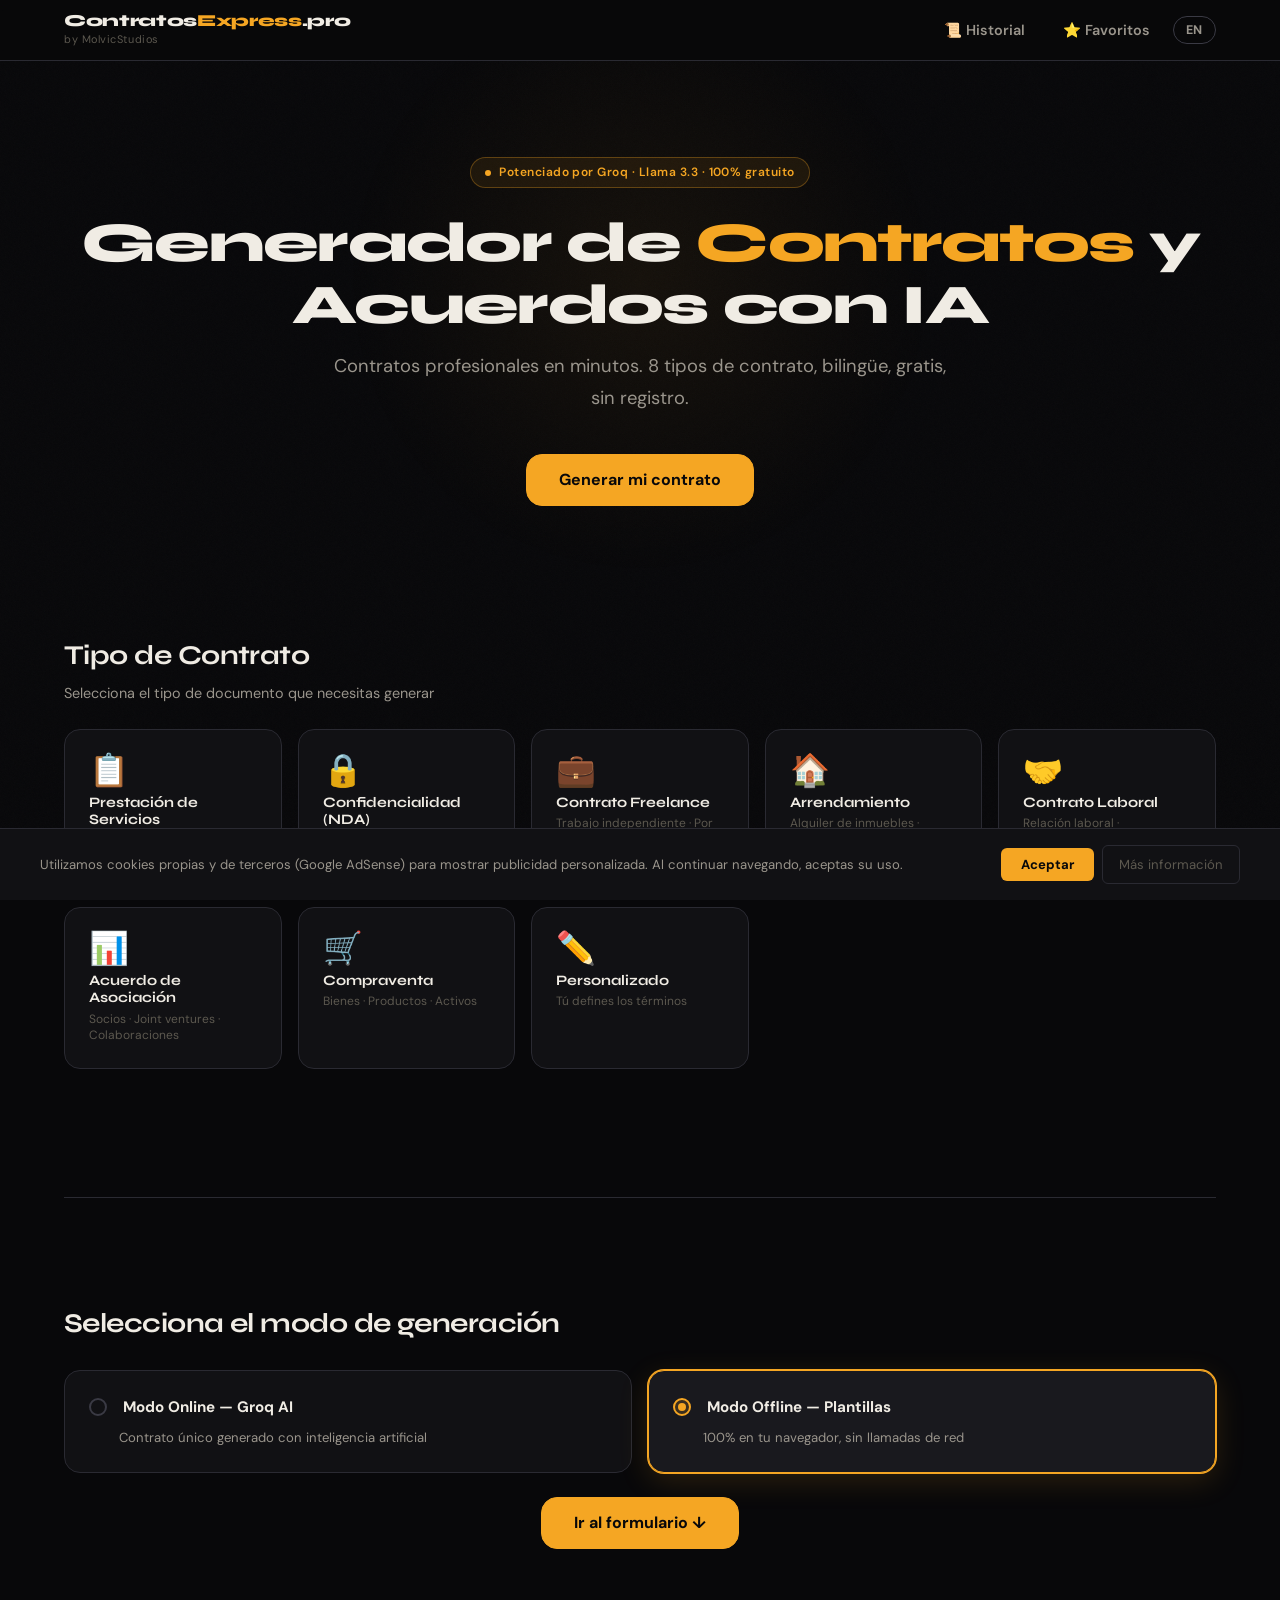
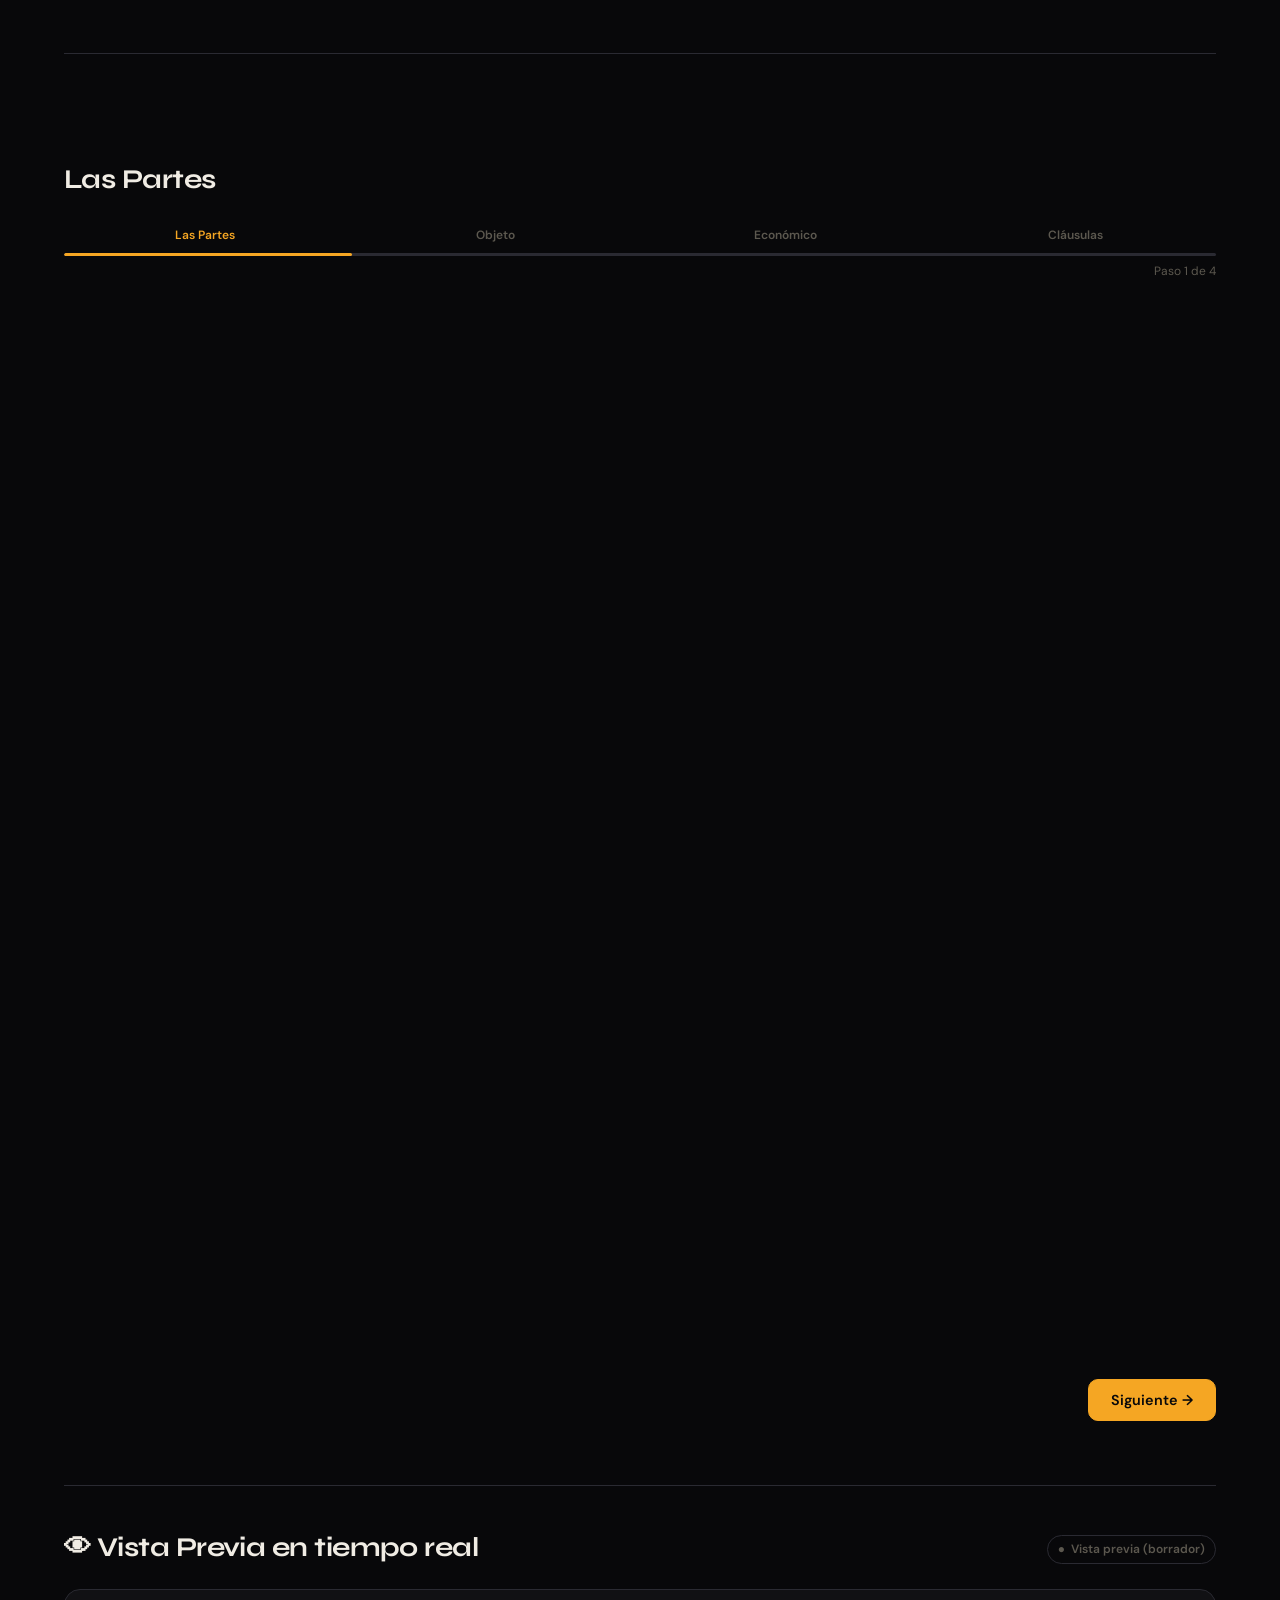
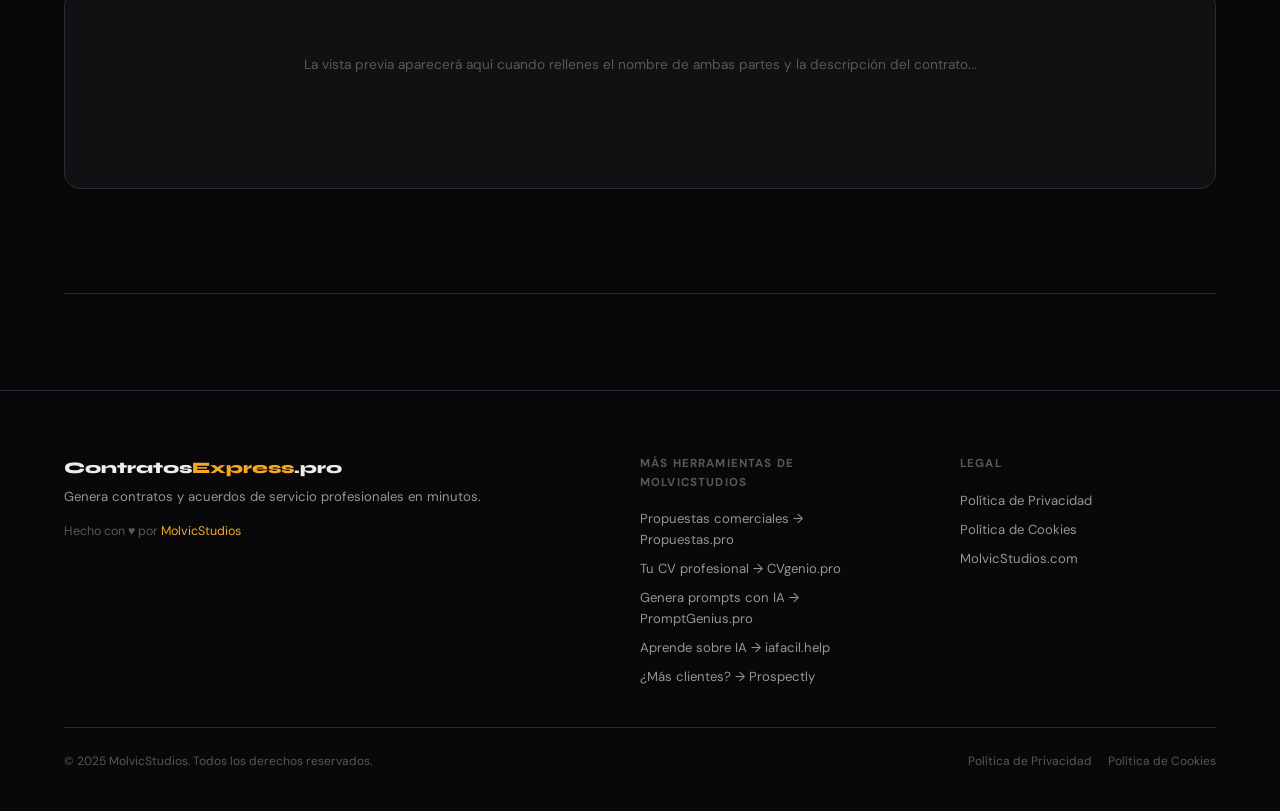
==== index.html @ d1c343bf "feat: ContratosExpress.pro v1.0 — AI contract generator with logo upload - 8 contract types: service" ====
<!DOCTYPE html>
<html lang="es">
<head>
  <meta charset="UTF-8">
  <meta name="viewport" content="width=device-width, initial-scale=1.0">

  <title>ContratosExpress.pro — Generador de Contratos y Acuerdos con IA | Gratis</title>
  <meta name="description" content="Genera contratos de servicios, NDA, freelance, arrendamiento y más en minutos. 8 tipos de contrato, bilingüe ES/EN, con IA o sin conexión. Gratis, sin registro. Por MolvicStudios.">
  <meta name="keywords" content="generador de contratos gratis, plantilla contrato de servicios, contrato freelance, NDA plantilla, contrato de arrendamiento, contract generator, service agreement template, MolvicStudios, contratos con IA">
  <meta name="author" content="MolvicStudios">
  <meta name="robots" content="index, follow, max-image-preview:large, max-snippet:-1">
  <link rel="canonical" href="https://contratosexpress.pro/">

  <meta property="og:type" content="website">
  <meta property="og:url" content="https://contratosexpress.pro/">
  <meta property="og:title" content="ContratosExpress.pro — Generador de Contratos con IA">
  <meta property="og:description" content="Contratos profesionales en minutos. 8 tipos, bilingüe, gratis.">
  <meta property="og:image" content="https://contratosexpress.pro/og-image.png">
  <meta property="og:image:width" content="1200">
  <meta property="og:image:height" content="630">
  <meta property="og:site_name" content="ContratosExpress.pro by MolvicStudios">
  <meta property="og:locale" content="es_ES">
  <meta property="og:locale:alternate" content="en_US">

  <meta name="twitter:card" content="summary_large_image">
  <meta name="twitter:title" content="ContratosExpress.pro — Generador de Contratos con IA">
  <meta name="twitter:description" content="Contratos profesionales en minutos. Gratis, bilingüe, sin registro.">
  <meta name="twitter:image" content="https://contratosexpress.pro/og-image.png">

  <meta name="google-adsense-account" content="ca-pub-1513893788851225">
  <meta name="theme-color" content="#08080a">

  <script type="application/ld+json">
  {
    "@context": "https://schema.org",
    "@type": "WebApplication",
    "name": "ContratosExpress.pro",
    "alternateName": "ContratosExpress.pro by MolvicStudios",
    "url": "https://contratosexpress.pro/",
    "description": "Generador de contratos y acuerdos de servicio profesionales con IA. 8 tipos de contrato, bilingüe ES/EN, gratis.",
    "applicationCategory": "BusinessApplication",
    "operatingSystem": "Web",
    "offers": { "@type": "Offer", "price": "0", "priceCurrency": "USD" },
    "creator": { "@type": "Organization", "name": "MolvicStudios", "url": "https://molvicstudios.com/" },
    "inLanguage": ["es", "en"],
    "featureList": [
      "8 contract types: services, NDA, freelance, rental, employment, partnership, sales, custom",
      "Online mode with Groq AI (Llama 3.3)",
      "Offline mode with professional templates",
      "Bilingual (Spanish / English)",
      "Optional clauses: confidentiality, non-compete, IP, dispute resolution",
      "History and favorites",
      "Real-time live preview",
      "Auto-save drafts",
      "Custom logo upload for document header"
    ]
  }
  </script>

  <link rel="preconnect" href="https://fonts.googleapis.com">
  <link rel="preconnect" href="https://fonts.gstatic.com" crossorigin>
  <link href="https://fonts.googleapis.com/css2?family=Syne:wght@600;700;800&family=DM+Sans:ital,opsz,wght@0,9..40,400;0,9..40,500;0,9..40,600;0,9..40,700;1,9..40,400&family=JetBrains+Mono:wght@400;500;700&display=swap" rel="stylesheet">
  <link rel="stylesheet" href="css/styles.css">
</head>
<body>

<noscript>
  <div class="noscript-msg">
    ContratosExpress.pro requiere JavaScript para funcionar. Por favor, activa JavaScript en tu navegador. / ContratosExpress.pro requires JavaScript to work. Please enable JavaScript in your browser.
  </div>
</noscript>

<!-- ── NAVBAR ──────────────────────────────────────────────────────────── -->
<nav class="navbar" role="navigation" aria-label="Navegación principal">
  <div class="container">
    <div class="navbar-inner">
      <a href="/" class="navbar-brand" aria-label="ContratosExpress.pro inicio">
        <span class="navbar-brand-name">Contratos<span>Express</span>.pro</span>
        <span class="navbar-by" data-t="nav.byMolvic">by MolvicStudios</span>
      </a>
      <div class="navbar-actions">
        <button class="btn btn-ghost btn-nav-history" id="btn-history" aria-label="Historial de contratos">
          <span data-t="nav.history">📜 Historial</span>
        </button>
        <button class="btn btn-ghost btn-nav-favorites" id="btn-favorites" aria-label="Contratos favoritos">
          <span data-t="nav.favorites">⭐ Favoritos</span>
        </button>
        <button class="btn-lang" id="btn-lang" aria-label="Cambiar idioma">EN</button>
      </div>
    </div>
  </div>
</nav>

<!-- ── HERO ────────────────────────────────────────────────────────────── -->
<header class="hero" id="hero">
  <div class="container">
    <div class="hero-badge anim-fade-up">
      <span data-t="hero.badge">Potenciado por Groq · Llama 3.3 · 100% gratuito</span>
    </div>
    <h1 class="hero-title anim-fade-up anim-delay-1">
      Generador de <span>Contratos</span> y Acuerdos con IA
    </h1>
    <p class="hero-subtitle anim-fade-up anim-delay-2" data-t="hero.subtitle">
      Contratos profesionales en minutos. 8 tipos de contrato, bilingüe, gratis, sin registro.
    </p>
    <div class="hero-cta anim-fade-up anim-delay-3">
      <button class="btn btn-primary btn-lg" id="btn-hero-cta">
        <span data-t="hero.cta">Generar mi contrato</span>
      </button>
    </div>
  </div>
</header>

<main>
  <div class="container">

    <!-- ── CONTRACT TYPES ────────────────────────────────────────────── -->
    <section id="contract-types-section" aria-labelledby="contract-types-title">
      <h2 class="section-title" id="contract-types-title" data-t="contractTypes.title">Tipo de Contrato</h2>
      <p class="section-subtitle" data-t="contractTypes.subtitle">Selecciona el tipo de documento que necesitas generar</p>
      <div class="contract-grid" id="contract-grid" role="list" aria-label="Tipos de contrato">
        <!-- Rendered by JS -->
      </div>
    </section>

    <hr class="divider">

    <!-- ── MODE SELECTOR ─────────────────────────────────────────────── -->
    <section id="mode-section" aria-labelledby="mode-title">
      <h2 class="section-title" id="mode-title" data-t="mode.title">Selecciona el modo de generación</h2>

      <div class="mode-grid">
        <!-- Online -->
        <div class="mode-card" id="mode-online" role="radio" aria-checked="false" tabindex="0">
          <div class="mode-card-header">
            <div class="mode-radio"></div>
            <div class="mode-card-title" data-t="mode.online">Modo Online — Groq AI</div>
          </div>
          <div class="mode-card-desc" data-t="mode.onlineDesc">Contrato único generado con inteligencia artificial</div>
        </div>
        <!-- Offline -->
        <div class="mode-card selected" id="mode-offline" role="radio" aria-checked="true" tabindex="0">
          <div class="mode-card-header">
            <div class="mode-radio"></div>
            <div class="mode-card-title" data-t="mode.offline">Modo Offline — Plantillas</div>
          </div>
          <div class="mode-card-desc" data-t="mode.offlineDesc">100% en tu navegador, sin llamadas de red</div>
        </div>
      </div>

      <!-- API Key Panel -->
      <div class="api-key-panel hidden-panel" id="api-key-panel">
        <label class="field-label" for="api-key-input" data-t="mode.apiKeyLabel">Tu API Key de Groq</label>
        <div class="api-key-row">
          <input
            type="password"
            id="api-key-input"
            placeholder="gsk_..."
            autocomplete="off"
            spellcheck="false"
            aria-label="API Key de Groq"
          >
          <button class="btn btn-ghost" id="btn-show-key" type="button" title="Mostrar/ocultar key" aria-label="Mostrar u ocultar API key">👁</button>
          <a href="https://console.groq.com/keys" target="_blank" rel="noopener noreferrer" class="btn btn-secondary" data-t="mode.apiKeyHelp">Obtén tu key gratis →</a>
        </div>
        <p class="api-key-note" data-t="mode.apiKeyNote">Tu key nunca se envía a nuestros servidores. Se guarda en sessionStorage del navegador.</p>

        <details class="faq-details" id="faq-groq">
          <summary class="faq-summary" data-t="mode.faqTitle">¿Qué es la API de Groq? ▾</summary>
          <div class="faq-body">
            <p data-t="mode.faqIntro">Groq ofrece acceso gratuito a modelos de IA de última generación. Sigue estos pasos:</p>
            <ol>
              <li data-t="mode.faqStep1">1. Ve a console.groq.com/keys y crea una cuenta gratis</li>
              <li data-t="mode.faqStep2">2. Crea una API Key (empieza con gsk_)</li>
              <li data-t="mode.faqStep3">3. Pégala en el campo de arriba — se guarda solo en tu navegador</li>
              <li data-t="mode.faqStep4">4. Listo, genera contratos con IA de forma gratuita</li>
            </ol>
          </div>
        </details>
      </div>

      <div style="margin-top: 24px; text-align: center;">
        <button class="btn btn-primary btn-lg" id="btn-continue-mode" data-t="mode.continueBtn">
          Ir al formulario ↓
        </button>
      </div>
    </section>

    <hr class="divider">

    <!-- ── WIZARD ─────────────────────────────────────────────────────── -->
    <section id="wizard-section" aria-labelledby="wizard-title">
      <h2 class="section-title" id="wizard-title" style="margin-bottom: var(--space-lg)">
        <span data-t="wizard.step1">Las Partes</span>
      </h2>

      <!-- Progress Bar -->
      <div class="progress-bar-wrap" aria-label="Progreso del formulario">
        <div class="progress-bar-steps">
          <div class="progress-step active" data-t="wizard.step1">Las Partes</div>
          <div class="progress-step" data-t="wizard.step2">Objeto</div>
          <div class="progress-step" data-t="wizard.step3">Económico</div>
          <div class="progress-step" data-t="wizard.step4">Cláusulas</div>
        </div>
        <div class="progress-bar-track">
          <div class="progress-bar-fill" id="progress-bar-fill" style="width:25%"></div>
        </div>
        <div class="progress-label" id="progress-label">Paso 1 de 4</div>
      </div>

      <!-- ─ STEP 1: Las Partes ─ -->
      <div class="wizard-step active" id="step-1">
        <div class="step-header">
          <h3 class="section-title" data-t="step1.title">Las Partes</h3>
          <p class="section-subtitle" data-t="step1.subtitle">Datos de las dos partes del contrato</p>
        </div>

        <!-- Primera Parte -->
        <div class="form-card">
          <div class="form-card-title" data-t="step1.party1Title">Primera Parte — Tú o tu empresa</div>

          <div class="field">
            <label class="field-label" for="field-party1-name">
              <span data-t="step1.nameLabel">Nombre completo o razón social</span>
              <span class="req">*</span>
            </label>
            <input class="field-input" id="field-party1-name" type="text"
              data-t-placeholder="step1.namePlaceholder"
              placeholder="Ana García López / Empresa ABC S.L."
              required autocomplete="name">
          </div>

          <div class="field">
            <label class="field-label" data-t="step1.typeLabel">Tipo de persona</label>
            <div class="type-toggle" id="type-toggle-party1">
              <button class="type-btn active" id="btn-party1-person" type="button" data-t="step1.typePerson">Persona física</button>
              <button class="type-btn" id="btn-party1-company" type="button" data-t="step1.typeCompany">Empresa / Persona jurídica</button>
            </div>
            <input type="hidden" id="field-party1-type" value="person">
          </div>

          <div class="field-row">
            <div class="field">
              <label class="field-label" for="field-party1-taxid" data-t="step1.taxIdLabel">Identificación fiscal / NIF</label>
              <input class="field-input" id="field-party1-taxid" type="text"
                data-t-placeholder="step1.taxIdPlaceholder"
                placeholder="NIF, CIF, RFC, RUT, EIN...">
            </div>
            <div class="field">
              <label class="field-label" for="field-party1-email" data-t="step1.emailLabel">Correo electrónico</label>
              <input class="field-input" id="field-party1-email" type="email"
                data-t-placeholder="step1.emailPlaceholder"
                placeholder="nombre@empresa.com" autocomplete="email">
            </div>
          </div>

          <div class="field">
            <label class="field-label" for="field-party1-address" data-t="step1.addressLabel">Dirección</label>
            <input class="field-input" id="field-party1-address" type="text"
              data-t-placeholder="step1.addressPlaceholder"
              placeholder="Calle, número, ciudad, país">
          </div>
        </div>

        <!-- Segunda Parte -->
        <div class="form-card">
          <div class="form-card-title" data-t="step1.party2Title">Segunda Parte — La contraparte</div>

          <div class="field">
            <label class="field-label" for="field-party2-name">
              <span data-t="step1.nameLabel">Nombre completo o razón social</span>
              <span class="req">*</span>
            </label>
            <input class="field-input" id="field-party2-name" type="text"
              data-t-placeholder="step1.namePlaceholder"
              placeholder="Juan Pérez / Empresa XYZ Ltd."
              required autocomplete="off">
          </div>

          <div class="field">
            <label class="field-label" data-t="step1.typeLabel">Tipo de persona</label>
            <div class="type-toggle" id="type-toggle-party2">
              <button class="type-btn active" id="btn-party2-person" type="button" data-t="step1.typePerson">Persona física</button>
              <button class="type-btn" id="btn-party2-company" type="button" data-t="step1.typeCompany">Empresa / Persona jurídica</button>
            </div>
            <input type="hidden" id="field-party2-type" value="person">
          </div>

          <div class="field-row">
            <div class="field">
              <label class="field-label" for="field-party2-taxid" data-t="step1.taxIdLabel">Identificación fiscal / NIF</label>
              <input class="field-input" id="field-party2-taxid" type="text"
                data-t-placeholder="step1.taxIdPlaceholder"
                placeholder="NIF, CIF, RFC, RUT, EIN...">
            </div>
            <div class="field">
              <label class="field-label" for="field-party2-email" data-t="step1.emailLabel">Correo electrónico</label>
              <input class="field-input" id="field-party2-email" type="email"
                data-t-placeholder="step1.emailPlaceholder"
                placeholder="nombre@empresa.com" autocomplete="off">
            </div>
          </div>

          <div class="field">
            <label class="field-label" for="field-party2-address" data-t="step1.addressLabel">Dirección</label>
            <input class="field-input" id="field-party2-address" type="text"
              data-t-placeholder="step1.addressPlaceholder"
              placeholder="Calle, número, ciudad, país">
          </div>
        </div>

        <div class="wizard-nav">
          <div></div>
          <div class="wizard-nav-right">
            <div class="autosave-indicator" id="autosave-indicator">
              <span class="autosave-dot"></span>
              <span data-t="wizard.autoSaved">Borrador guardado</span>
            </div>
            <button class="btn btn-primary" id="btn-next-1" type="button">
              <span data-t="wizard.next">Siguiente →</span>
            </button>
          </div>
        </div>
      </div>

      <!-- ─ STEP 2: Objeto ─ -->
      <div class="wizard-step" id="step-2">
        <div class="step-header">
          <h3 class="section-title" data-t="step2.title">Objeto del Contrato</h3>
          <p class="section-subtitle" data-t="step2.subtitle">Describe detalladamente qué se acuerda en este contrato</p>
        </div>

        <div class="form-card">
          <div class="field">
            <label class="field-label" for="field-desc">
              <span data-t="step2.descLabel">Descripción del servicio u objeto del contrato</span>
              <span class="req">*</span>
            </label>
            <textarea class="field-textarea" id="field-desc" rows="5"
              data-t-placeholder="step2.descPlaceholder"
              placeholder="Describe el servicio, producto o acuerdo principal..." maxlength="600" required></textarea>
            <div class="char-counter" id="field-desc-counter">600 caracteres restantes</div>
          </div>

          <div class="field">
            <label class="field-label" for="field-deliverables" data-t="step2.deliverablesLabel">Entregables o alcance específico</label>
            <textarea class="field-textarea" id="field-deliverables" rows="3"
              data-t-placeholder="step2.deliverablesPlaceholder"
              placeholder="¿Qué se entrega exactamente?"></textarea>
          </div>

          <div class="field">
            <label class="field-label" for="field-exclusions" data-t="step2.exclusionsLabel">Exclusiones (opcional)</label>
            <textarea class="field-textarea" id="field-exclusions" rows="2"
              data-t-placeholder="step2.exclusionsPlaceholder"
              placeholder="¿Qué NO incluye este contrato?"></textarea>
          </div>

          <div class="field-row">
            <div class="field">
              <label class="field-label" for="field-start-date" data-t="step2.startDateLabel">Fecha de inicio</label>
              <input class="field-input" id="field-start-date" type="date">
            </div>
            <div class="field">
              <label class="field-label" for="field-duration" data-t="step2.durationLabel">Fecha de fin o duración</label>
              <input class="field-input" id="field-duration" type="text"
                data-t-placeholder="step2.durationPlaceholder"
                placeholder="Ej: 6 meses · 1 año · indefinido">
            </div>
          </div>
        </div>

        <div class="wizard-nav">
          <button class="btn btn-secondary" id="btn-back-2" type="button" data-t="wizard.back">← Atrás</button>
          <div class="wizard-nav-right">
            <div class="autosave-indicator">
              <span class="autosave-dot"></span>
              <span data-t="wizard.autoSaved">Borrador guardado</span>
            </div>
            <button class="btn btn-primary" id="btn-next-2" type="button">
              <span data-t="wizard.next">Siguiente →</span>
            </button>
          </div>
        </div>
      </div>

      <!-- ─ STEP 3: Económico ─ -->
      <div class="wizard-step" id="step-3">
        <div class="step-header">
          <h3 class="section-title" data-t="step3.title">Condiciones Económicas</h3>
          <p class="section-subtitle" data-t="step3.subtitle">Precio, forma de pago y penalizaciones</p>
        </div>

        <div class="form-card">
          <div class="field-row">
            <div class="field">
              <label class="field-label" for="field-price">
                <span data-t="step3.priceLabel">Precio o compensación total</span>
                <span class="req">*</span>
              </label>
              <input class="field-input" id="field-price" type="text"
                data-t-placeholder="step3.pricePlaceholder"
                placeholder="Ej: $5,000 · €3,000/mes" required>
            </div>
            <div class="field">
              <label class="field-label" for="field-currency" data-t="step3.currencyLabel">Moneda</label>
              <select class="field-select" id="field-currency">
                <option value="USD">USD — Dólar estadounidense</option>
                <option value="EUR" selected>EUR — Euro</option>
                <option value="MXN">MXN — Peso mexicano</option>
                <option value="COP">COP — Peso colombiano</option>
                <option value="ARS">ARS — Peso argentino</option>
                <option value="CLP">CLP — Peso chileno</option>
                <option value="PEN">PEN — Sol peruano</option>
                <option value="GBP">GBP — Libra esterlina</option>
              </select>
            </div>
          </div>

          <div class="field">
            <label class="field-label" for="field-payment-type" data-t="step3.paymentTypeLabel">Forma de pago</label>
            <select class="field-select" id="field-payment-type">
              <option value="single_start" data-t-opt="step3.paymentTypes.single_start">Pago único al inicio del contrato</option>
              <option value="single_end"   data-t-opt="step3.paymentTypes.single_end">Pago único al finalizar el trabajo</option>
              <option value="split_50"     data-t-opt="step3.paymentTypes.split_50">50% de anticipo + 50% al finalizar</option>
              <option value="monthly"      data-t-opt="step3.paymentTypes.monthly">Pagos mensuales</option>
              <option value="milestones"   data-t-opt="step3.paymentTypes.milestones">Por hitos o entregables</option>
              <option value="custom"       data-t-opt="step3.paymentTypes.custom">Personalizado</option>
            </select>
          </div>

          <div class="field">
            <label class="field-label" for="field-payment-method" data-t="step3.paymentMethodLabel">Método de pago (opcional)</label>
            <input class="field-input" id="field-payment-method" type="text"
              data-t-placeholder="step3.paymentMethodPlaceholder"
              placeholder="Transferencia bancaria, PayPal, Stripe...">
          </div>

          <div class="field">
            <div class="penalty-row">
              <label>
                <input type="checkbox" class="clause-checkbox" id="check-late-penalty">
                <span data-t="step3.latePenaltyLabel">Penalización por retraso en pagos</span>
              </label>
            </div>
            <div id="late-penalty-input-wrap" style="display:none">
              <input class="field-input" id="field-late-penalty" type="text"
                data-t-placeholder="step3.latePenaltyPlaceholder"
                placeholder="Ej: interés del 1,5% mensual sobre el saldo pendiente">
            </div>
          </div>

          <div class="field">
            <label class="field-label" for="field-breach-penalty" data-t="step3.breachPenaltyLabel">Penalización por incumplimiento (opcional)</label>
            <textarea class="field-textarea" id="field-breach-penalty" rows="2"
              data-t-placeholder="step3.breachPenaltyPlaceholder"
              placeholder="Ej: indemnización equivalente al 20% del valor total..."></textarea>
          </div>
        </div>

        <div class="wizard-nav">
          <button class="btn btn-secondary" id="btn-back-3" type="button" data-t="wizard.back">← Atrás</button>
          <div class="wizard-nav-right">
            <div class="autosave-indicator">
              <span class="autosave-dot"></span>
              <span data-t="wizard.autoSaved">Borrador guardado</span>
            </div>
            <button class="btn btn-primary" id="btn-next-3" type="button">
              <span data-t="wizard.next">Siguiente →</span>
            </button>
          </div>
        </div>
      </div>

      <!-- ─ STEP 4: Cláusulas ─ -->
      <div class="wizard-step" id="step-4">
        <div class="step-header">
          <h3 class="section-title" data-t="step4.title">Cláusulas y Opciones</h3>
          <p class="section-subtitle" data-t="step4.subtitle">Personaliza las cláusulas legales y el tono del documento</p>
        </div>

        <div class="form-card">
          <div class="field">
            <label class="field-label" for="field-jurisdiction" data-t="step4.jurisdictionLabel">Jurisdicción / Ley aplicable</label>
            <input class="field-input" id="field-jurisdiction" type="text"
              data-t-placeholder="step4.jurisdictionPlaceholder"
              placeholder="Ej: Leyes de España · México · Colombia · Argentina">
          </div>
        </div>

        <div class="form-card">
          <div class="form-card-title" data-t="step4.clausesTitle">Cláusulas adicionales (todas opcionales)</div>

          <div class="clause-item">
            <label class="clause-label">
              <input class="clause-checkbox" type="checkbox" id="check-confidentiality">
              <span class="clause-text" data-t="step4.confidentiality">Cláusula de Confidencialidad (NDA integrado)</span>
            </label>
          </div>

          <div class="clause-item">
            <label class="clause-label">
              <input class="clause-checkbox" type="checkbox" id="check-non-compete">
              <span class="clause-text" data-t="step4.nonCompete">Cláusula de No Competencia</span>
            </label>
            <div class="clause-extra" id="non-compete-extra">
              <label class="field-label" for="field-non-compete-period" data-t="step4.nonCompetePeriodLabel">Duración de la no competencia</label>
              <input class="field-input" id="field-non-compete-period" type="text"
                data-t-placeholder="step4.nonCompetePeriodPlaceholder"
                placeholder="Ej: 12 meses · 2 años">
            </div>
          </div>

          <div class="clause-item">
            <label class="clause-label">
              <input class="clause-checkbox" type="checkbox" id="check-ip-rights">
              <span class="clause-text" data-t="step4.ipRights">Cláusula de Propiedad Intelectual (quién retiene los derechos)</span>
            </label>
          </div>

          <div class="clause-item">
            <label class="clause-label">
              <input class="clause-checkbox" type="checkbox" id="check-dispute-resolution">
              <span class="clause-text" data-t="step4.disputeResolution">Cláusula de Resolución de Disputas</span>
            </label>
          </div>

          <div class="clause-item">
            <label class="clause-label">
              <input class="clause-checkbox" type="checkbox" id="check-early-termination">
              <span class="clause-text" data-t="step4.earlyTermination">Cláusula de Terminación Anticipada</span>
            </label>
            <div class="clause-extra" id="early-termination-extra">
              <label class="field-label" for="field-early-termination-notice" data-t="step4.earlyTerminationNoticeLabel">Plazo de preaviso</label>
              <input class="field-input" id="field-early-termination-notice" type="text"
                data-t-placeholder="step4.earlyTerminationNoticePlaceholder"
                placeholder="Ej: 30 días · 15 días">
            </div>
          </div>

          <div class="clause-item">
            <label class="clause-label">
              <input class="clause-checkbox" type="checkbox" id="check-force-majeure">
              <span class="clause-text" data-t="step4.forceMajeure">Cláusula de Fuerza Mayor</span>
            </label>
          </div>

          <div class="clause-item">
            <label class="clause-label">
              <input class="clause-checkbox" type="checkbox" id="check-data-protection">
              <span class="clause-text" data-t="step4.dataProtection">Cláusula de Protección de Datos Personales</span>
            </label>
          </div>
        </div>

        <div class="form-card">
          <div class="form-card-title" data-t="step4.toneTitle">Tono del contrato</div>
          <div class="tone-toggle" role="group" aria-label="Tono del contrato">
            <button class="tone-btn" data-tone="formal" type="button" data-t="step4.toneFormal">Formal</button>
            <button class="tone-btn active" data-tone="standard" type="button" data-t="step4.toneStandard">Estándar</button>
            <button class="tone-btn" data-tone="simple" type="button" data-t="step4.toneSimple">Simplificado</button>
          </div>
          <input type="hidden" id="field-tone" value="standard">
        </div>

        <div class="form-card">
          <div class="field">
            <label class="field-label" for="field-notes" data-t="step4.notesLabel">Notas adicionales (opcional)</label>
            <textarea class="field-textarea" id="field-notes" rows="3"
              data-t-placeholder="step4.notesPlaceholder"
              placeholder="Condiciones especiales, instrucciones adicionales..."></textarea>
          </div>
        </div>

        <!-- ─ LOGO UPLOAD SECTION ─ -->
        <div class="logo-section">
          <div class="logo-section-title" data-t="step4.logoTitle">Logo del documento (opcional)</div>
          <div class="logo-section-subtitle" data-t="step4.logoSubtitle">Aparecerá en la cabecera de la vista previa del contrato</div>

          <div class="logo-options">
            <!-- Dropzone -->
            <div class="logo-dropzone" id="logo-dropzone" role="button" tabindex="0" aria-label="Subir logo">
              <input type="file" class="logo-file-input" id="logo-file-input"
                accept="image/png,image/jpeg,image/jpg,image/svg+xml,image/webp"
                aria-label="Seleccionar archivo de logo">
              <div class="logo-dropzone-icon">🖼️</div>
              <div class="logo-dropzone-hint" data-t="step4.logoDragHint">Arrastra una imagen aquí o haz clic para seleccionar</div>
              <div class="logo-dropzone-formats" data-t="step4.logoFormats">PNG, JPG, SVG, WebP · máx. 2 MB</div>
            </div>

            <!-- Preview -->
            <div class="logo-preview-wrap" id="logo-preview-wrap">
              <img class="logo-preview-img" id="logo-preview-img" src="" alt="Logo del contrato">
              <div class="logo-preview-name" id="logo-preview-name"></div>
              <button class="btn-logo-remove" id="btn-logo-remove" type="button" data-t="step4.logoRemove">Quitar logo</button>
            </div>

            <!-- No logo option -->
            <div class="logo-no-logo selected" id="logo-no-logo" role="button" tabindex="0" aria-label="Sin logo">
              <div class="logo-no-logo-icon">📄</div>
              <div class="logo-no-logo-text" data-t="step4.logoNoLogo">Sin logo — solo texto</div>
            </div>
          </div>

          <div class="logo-error" id="logo-error"></div>
        </div>

        <div class="wizard-nav">
          <button class="btn btn-secondary" id="btn-back-4" type="button" data-t="wizard.back">← Atrás</button>
          <div class="wizard-nav-right">
            <div class="autosave-indicator">
              <span class="autosave-dot"></span>
              <span data-t="wizard.autoSaved">Borrador guardado</span>
            </div>
            <button class="btn btn-primary btn-lg" id="btn-generate" type="button">
              <span data-t="wizard.generate">Generar Contrato</span>
            </button>
          </div>
        </div>
      </div>
    </section>

    <!-- ── LIVE PREVIEW ─────────────────────────────────────────────────── -->
    <section id="preview-section" aria-labelledby="preview-title">
      <div class="preview-header">
        <h2 class="section-title" id="preview-title" data-t="preview.title">👁 Vista Previa en tiempo real</h2>
        <div class="preview-label-tag">
          <span>●</span>
          <span data-t="preview.previewLabel">Vista previa (borrador)</span>
        </div>
      </div>
      <div class="preview-content">
        <div class="preview-logo-header" id="preview-logo-header">
          <img id="preview-logo-img" src="" alt="Logo del contrato">
        </div>
        <div class="preview-placeholder" id="preview-placeholder" data-t="preview.placeholder">
          La vista previa aparecerá aquí cuando rellenes el nombre de ambas partes y la descripción del contrato...
        </div>
        <pre class="preview-pre" id="preview-pre" style="display:none" aria-live="polite"></pre>
      </div>
    </section>

    <hr class="divider">

    <!-- ── RESULT SECTION ───────────────────────────────────────────────── -->
    <section id="result-section" aria-labelledby="result-title" aria-live="polite">

      <!-- Skeleton Loader -->
      <div id="skeleton-loader" style="display:none">
        <div class="result-doc">
          <div class="skeleton-wrap">
            <div class="skeleton-line short"></div>
            <div class="skeleton-line medium"></div>
            <div class="skeleton-line long"></div>
            <div class="skeleton-line long"></div>
            <div class="skeleton-line medium"></div>
            <div class="skeleton-line long"></div>
            <div class="skeleton-line short"></div>
            <div class="skeleton-line long"></div>
            <div class="skeleton-line medium"></div>
          </div>
        </div>
      </div>

      <!-- Result Content -->
      <div id="result-content">
        <!-- Disclaimer Banner -->
        <div class="disclaimer-banner" role="alert">
          <div class="disclaimer-banner-icon">⚠️</div>
          <div class="disclaimer-banner-text" id="result-disclaimer-text" data-t="result.disclaimer">
            AVISO LEGAL: Este documento es una plantilla orientativa generada automáticamente. NO constituye asesoramiento legal profesional. Para contratos vinculantes, consulta siempre con un abogado colegiado en tu jurisdicción.
          </div>
        </div>

        <!-- Header -->
        <div class="result-header">
          <div class="result-title-group">
            <h2 class="result-title" id="result-title" data-t="result.title">Tu Contrato Generado</h2>
            <div class="result-badge offline" id="result-badge">📄 Generado offline · Plantilla profesional</div>
          </div>
          <div class="result-actions">
            <button class="btn btn-ghost" id="btn-favorite" type="button" data-t="result.favoriteAdd">☆ Añadir a favoritos</button>
            <button class="btn btn-secondary" id="btn-copy" type="button" data-t="result.copyBtn">📋 Copiar</button>
            <button class="btn btn-secondary" id="btn-download" type="button" data-t="result.downloadBtn">⬇ Descargar .txt</button>
            <button class="btn btn-ghost" id="btn-regenerate" type="button" data-t="result.regenerateBtn">🔄 Regenerar</button>
            <button class="btn btn-secondary" id="btn-new-contract" type="button" data-t="result.newContractBtn">✚ Nuevo contrato</button>
          </div>
        </div>

        <!-- Document -->
        <div class="result-doc" role="document" aria-label="Contrato generado">
          <div class="result-doc-logo" id="result-doc-logo">
            <img id="result-doc-logo-img" src="" alt="Logo del contrato">
          </div>
          <pre class="result-pre" id="result-pre"></pre>
        </div>

        <!-- Variants -->
        <div class="variants-section">
          <div class="variants-title" data-t="result.variantsTitle">Variantes</div>
          <div class="variants-chips">
            <button class="variant-chip" data-variant="protective" type="button" data-t="result.variantProtective">Más protector (para mí)</button>
            <button class="variant-chip" data-variant="balanced" type="button" data-t="result.variantBalanced">Más equilibrado</button>
            <button class="variant-chip" data-variant="simple" type="button" data-t="result.variantSimple">Más simple</button>
            <button class="variant-chip" data-variant="penal" type="button" data-t="result.variantPenal">Añadir cláusula penal</button>
          </div>
        </div>
      </div>
    </section>

  </div><!-- /container -->
</main>

<!-- ── FOOTER ──────────────────────────────────────────────────────────── -->
<footer class="footer" role="contentinfo">
  <div class="container">
    <div class="footer-grid">
      <div>
        <div class="footer-brand-name">Contratos<span>Express</span>.pro</div>
        <p class="footer-tagline" data-t="footer.tagline">
          Genera contratos y acuerdos de servicio profesionales en minutos.
        </p>
        <div class="footer-by">
          <span data-t="footer.madeBy">Hecho con ♥ por</span>
          <a href="https://molvicstudios.com/" target="_blank" rel="noopener noreferrer"> MolvicStudios</a>
        </div>
      </div>

      <div>
        <div class="footer-col-title" data-t="footer.linksTitle">Más herramientas</div>
        <nav class="footer-links" aria-label="Herramientas MolvicStudios">
          <a href="https://propuestas.pro/" target="_blank" rel="noopener noreferrer" data-t="footer.promo.proposals">Propuestas comerciales → Propuestas.pro</a>
          <a href="https://cvgenio.pro/" target="_blank" rel="noopener noreferrer" data-t="footer.promo.cv">Tu CV profesional → CVgenio.pro</a>
          <a href="https://promptgenius.pro/" target="_blank" rel="noopener noreferrer" data-t="footer.promo.prompts">Genera prompts → PromptGenius.pro</a>
          <a href="https://iafacil.help/" target="_blank" rel="noopener noreferrer" data-t="footer.promo.ai">Aprende sobre IA → iafacil.help</a>
          <a href="https://prospectly.app/" target="_blank" rel="noopener noreferrer" data-t="footer.promo.prospectly">¿Más clientes? → Prospectly</a>
        </nav>
      </div>

      <div>
        <div class="footer-col-title">Legal</div>
        <nav class="footer-links" aria-label="Legal">
          <a href="privacy.html" data-t="legal.privacyLink">Política de Privacidad</a>
          <a href="cookies.html" data-t="legal.cookiesLink">Política de Cookies</a>
          <a href="https://molvicstudios.com/" target="_blank" rel="noopener noreferrer">MolvicStudios.com</a>
        </nav>
      </div>
    </div>

    <div class="footer-bottom">
      <span class="footer-rights" data-t="footer.rights">© 2025 MolvicStudios. Todos los derechos reservados.</span>
      <div class="footer-legal-links">
        <a href="privacy.html" data-t="legal.privacyLink">Política de Privacidad</a>
        <a href="cookies.html" data-t="legal.cookiesLink">Política de Cookies</a>
      </div>
    </div>
  </div>
</footer>

<!-- ── COOKIE BANNER ────────────────────────────────────────────────────── -->
<div class="cookie-banner" id="cookie-banner" role="dialog" aria-label="Aviso de cookies">
  <div class="cookie-banner-content">
    <p id="cookie-banner-text" data-t="cookies.text">
      Utilizamos cookies propias y de terceros (Google AdSense) para mostrar publicidad personalizada. Al continuar navegando, aceptas su uso.
    </p>
    <div class="cookie-actions">
      <button class="btn-cookie-accept" id="btn-cookie-accept" type="button" data-t="cookies.accept">Aceptar</button>
      <a href="cookies.html" class="btn-cookie-info" data-t="cookies.moreInfo">Más información</a>
    </div>
  </div>
</div>

<!-- ── PANELS ───────────────────────────────────────────────────────────── -->
<!-- History Panel -->
<div class="panel-overlay" id="overlay-history" role="dialog" aria-modal="true" aria-labelledby="history-panel-title">
  <div class="panel-box">
    <div class="panel-header">
      <div>
        <div class="panel-title" id="history-panel-title" data-t="history.title">📜 Historial de Contratos</div>
        <div class="panel-subtitle" data-t="history.subtitle">Últimos 10 contratos generados en este dispositivo</div>
      </div>
      <button class="panel-close" id="btn-close-history" type="button" aria-label="Cerrar historial">✕</button>
    </div>
    <div class="panel-body">
      <div class="history-list" id="history-list"></div>
    </div>
    <div class="panel-footer">
      <button class="btn btn-danger btn-sm" id="btn-clear-history" type="button" data-t="history.clearAll">Borrar todo el historial</button>
    </div>
  </div>
</div>

<!-- Favorites Panel -->
<div class="panel-overlay" id="overlay-favorites" role="dialog" aria-modal="true" aria-labelledby="favorites-panel-title">
  <div class="panel-box">
    <div class="panel-header">
      <div>
        <div class="panel-title" id="favorites-panel-title" data-t="favorites.title">⭐ Contratos Favoritos</div>
        <div class="panel-subtitle" data-t="favorites.subtitle">Contratos que has marcado con ★</div>
      </div>
      <button class="panel-close" id="btn-close-favorites" type="button" aria-label="Cerrar favoritos">✕</button>
    </div>
    <div class="panel-body">
      <div class="history-list" id="favorites-list"></div>
    </div>
    <div class="panel-footer">
      <button class="btn btn-danger btn-sm" id="btn-clear-favorites" type="button" data-t="favorites.clearAll">Borrar todos los favoritos</button>
    </div>
  </div>
</div>

<!-- Toast -->
<div class="error-toast" id="error-toast" role="alert" aria-live="assertive"></div>

<script type="module" src="js/app.js"></script>
</body>
</html>
---- css/styles.css ----
/* ═══════════════════════════════════════════════════════════════════
   ContratosExpress.pro — Design System
   Dark Editorial Ejecutivo + Amber Accent
   by MolvicStudios
   ═══════════════════════════════════════════════════════════════════ */

/* ── GOOGLE FONTS ──────────────────────────────────────────────── */
@import url('https://fonts.googleapis.com/css2?family=Syne:wght@600;700;800&family=DM+Sans:wght@400;500;600;700&family=JetBrains+Mono:wght@400;500;700&display=swap');

/* ── CSS VARIABLES ─────────────────────────────────────────────── */
:root {
  --bg-deep:      #08080a;
  --bg-surface:   #111114;
  --bg-elevated:  #19191e;
  --bg-hover:     #222228;
  --border:       #2a2a32;
  --border-light: #3a3a44;
  --text-primary: #f0ece4;
  --text-secondary: #9a958c;
  --text-muted:   #5c584f;
  --amber:        #f5a623;
  --amber-bright: #ffbf44;
  --amber-dim:    #c47f10;
  --amber-glow:   rgba(245,166,35,0.15);
  --amber-glow2:  rgba(245,166,35,0.08);
  --red:          #e05252;
  --red-dim:      rgba(224,82,82,0.15);
  --green:        #4ecb71;
  --green-dim:    rgba(78,203,113,0.15);
  --blue:         #5b9cf5;
  --blue-dim:     rgba(91,156,245,0.12);

  --font-display: 'Syne', sans-serif;
  --font-body:    'DM Sans', sans-serif;
  --font-mono:    'JetBrains Mono', monospace;

  --radius-sm:  6px;
  --radius-md:  10px;
  --radius-lg:  16px;
  --radius-xl:  24px;
  --radius-full: 9999px;

  --space-xs:  4px;
  --space-sm:  8px;
  --space-md:  16px;
  --space-lg:  24px;
  --space-xl:  40px;
  --space-2xl: 64px;
  --space-3xl: 96px;

  --ease: cubic-bezier(0.16, 1, 0.3, 1);
  --transition: 200ms var(--ease);

  --container: 1200px;
  --container-narrow: 860px;
}

/* ── RESET ─────────────────────────────────────────────────────── */
*, *::before, *::after { box-sizing: border-box; margin: 0; padding: 0; }
html { scroll-behavior: smooth; font-size: 16px; }
body {
  font-family: var(--font-body);
  background: var(--bg-deep);
  color: var(--text-primary);
  line-height: 1.6;
  min-height: 100vh;
  overflow-x: hidden;
  -webkit-font-smoothing: antialiased;
  -moz-osx-font-smoothing: grayscale;
}
img, svg { display: block; max-width: 100%; }
button { cursor: pointer; font-family: var(--font-body); }
a { color: var(--amber); text-decoration: none; }
a:hover { color: var(--amber-bright); }
input, textarea, select { font-family: var(--font-body); }

/* ── GRAIN OVERLAY ─────────────────────────────────────────────── */
body::before {
  content: '';
  position: fixed;
  inset: 0;
  pointer-events: none;
  z-index: 0;
  opacity: 0.025;
  background-image: url("data:image/svg+xml,%3Csvg viewBox='0 0 256 256' xmlns='http://www.w3.org/2000/svg'%3E%3Cfilter id='noise'%3E%3CfeTurbulence type='fractalNoise' baseFrequency='0.9' numOctaves='4' stitchTiles='stitch'/%3E%3C/filter%3E%3Crect width='100%25' height='100%25' filter='url(%23noise)'/%3E%3C/svg%3E");
  background-repeat: repeat;
  background-size: 128px;
}

/* ── SCROLLBAR ─────────────────────────────────────────────────── */
::-webkit-scrollbar { width: 6px; height: 6px; }
::-webkit-scrollbar-track { background: var(--bg-surface); }
::-webkit-scrollbar-thumb { background: var(--border-light); border-radius: var(--radius-full); }
::-webkit-scrollbar-thumb:hover { background: var(--text-muted); }

/* ── UTILITY ───────────────────────────────────────────────────── */
.container { max-width: var(--container); margin: 0 auto; padding: 0 var(--space-lg); }
.container-narrow { max-width: var(--container-narrow); margin: 0 auto; padding: 0 var(--space-lg); }
.sr-only { position: absolute; width: 1px; height: 1px; overflow: hidden; clip: rect(0,0,0,0); white-space: nowrap; }
.hidden { display: none !important; }
.amber { color: var(--amber); }
.muted { color: var(--text-muted); }

/* ── ANIMATIONS ────────────────────────────────────────────────── */
@keyframes fadeUp {
  from { opacity: 0; transform: translateY(20px); }
  to   { opacity: 1; transform: translateY(0); }
}
@keyframes fadeIn {
  from { opacity: 0; }
  to   { opacity: 1; }
}
@keyframes pulse {
  0%, 100% { opacity: 1; }
  50%       { opacity: 0.5; }
}
@keyframes spin {
  to { transform: rotate(360deg); }
}
@keyframes slideUp {
  from { transform: translateY(100%); opacity: 0; }
  to   { transform: translateY(0); opacity: 1; }
}
@keyframes shimmer {
  0%   { background-position: -200% 0; }
  100% { background-position:  200% 0; }
}

.anim-fade-up   { animation: fadeUp 0.5s var(--ease) both; }
.anim-fade-in   { animation: fadeIn 0.3s var(--ease) both; }
.anim-delay-1   { animation-delay: 0.1s; }
.anim-delay-2   { animation-delay: 0.2s; }
.anim-delay-3   { animation-delay: 0.3s; }
.anim-delay-4   { animation-delay: 0.4s; }

/* ── BUTTONS ───────────────────────────────────────────────────── */
.btn {
  display: inline-flex;
  align-items: center;
  gap: var(--space-sm);
  padding: 10px 22px;
  border-radius: var(--radius-md);
  font-size: 0.9rem;
  font-weight: 600;
  border: 1px solid transparent;
  transition: all var(--transition);
  white-space: nowrap;
  line-height: 1.4;
}
.btn:disabled { opacity: 0.45; cursor: not-allowed; }

.btn-primary {
  background: var(--amber);
  color: var(--bg-deep);
  border-color: var(--amber);
}
.btn-primary:hover:not(:disabled) {
  background: var(--amber-bright);
  border-color: var(--amber-bright);
  color: var(--bg-deep);
  transform: translateY(-1px);
  box-shadow: 0 4px 20px rgba(245,166,35,0.35);
}

.btn-secondary {
  background: transparent;
  color: var(--text-primary);
  border-color: var(--border-light);
}
.btn-secondary:hover:not(:disabled) {
  background: var(--bg-hover);
  border-color: var(--text-secondary);
}

.btn-ghost {
  background: transparent;
  color: var(--text-secondary);
  border-color: transparent;
  padding: 8px 14px;
}
.btn-ghost:hover:not(:disabled) {
  background: var(--bg-hover);
  color: var(--text-primary);
}

.btn-danger {
  background: transparent;
  color: var(--red);
  border-color: var(--red);
}
.btn-danger:hover:not(:disabled) {
  background: var(--red-dim);
}

.btn-lg {
  padding: 14px 32px;
  font-size: 1rem;
  font-weight: 700;
  border-radius: var(--radius-lg);
}

.btn-sm {
  padding: 6px 14px;
  font-size: 0.8rem;
}

.btn-full { width: 100%; justify-content: center; }

/* ── NAVBAR ────────────────────────────────────────────────────── */
.navbar {
  position: sticky;
  top: 0;
  z-index: 100;
  background: rgba(8,8,10,0.88);
  backdrop-filter: blur(20px);
  -webkit-backdrop-filter: blur(20px);
  border-bottom: 1px solid var(--border);
}
.navbar-inner {
  display: flex;
  align-items: center;
  justify-content: space-between;
  gap: var(--space-md);
  height: 60px;
}
.navbar-brand { display: flex; flex-direction: column; }
.navbar-brand-name {
  font-family: var(--font-display);
  font-weight: 800;
  font-size: 1.05rem;
  color: var(--text-primary);
  line-height: 1.1;
  letter-spacing: -0.02em;
}
.navbar-brand-name span { color: var(--amber); }
.navbar-by {
  font-size: 0.68rem;
  color: var(--text-muted);
  letter-spacing: 0.05em;
}
.navbar-actions {
  display: flex;
  align-items: center;
  gap: var(--space-sm);
}
.btn-lang {
  padding: 5px 12px;
  border-radius: var(--radius-full);
  border: 1px solid var(--border-light);
  background: transparent;
  color: var(--text-secondary);
  font-size: 0.78rem;
  font-weight: 700;
  letter-spacing: 0.05em;
  transition: all var(--transition);
}
.btn-lang:hover {
  border-color: var(--amber);
  color: var(--amber);
  background: var(--amber-glow2);
}

/* ── HERO ──────────────────────────────────────────────────────── */
.hero {
  padding: var(--space-3xl) 0 var(--space-2xl);
  text-align: center;
  position: relative;
  z-index: 1;
}
.hero::before {
  content: '';
  position: absolute;
  top: -80px;
  left: 50%;
  transform: translateX(-50%);
  width: 600px;
  height: 600px;
  background: radial-gradient(circle, rgba(245,166,35,0.06) 0%, transparent 70%);
  pointer-events: none;
}
.hero-badge {
  display: inline-flex;
  align-items: center;
  gap: var(--space-sm);
  padding: 5px 14px;
  border-radius: var(--radius-full);
  border: 1px solid rgba(245,166,35,0.3);
  background: var(--amber-glow2);
  color: var(--amber);
  font-size: 0.75rem;
  font-weight: 600;
  letter-spacing: 0.04em;
  margin-bottom: var(--space-lg);
}
.hero-badge::before {
  content: '';
  width: 6px; height: 6px;
  border-radius: 50%;
  background: var(--amber);
  animation: pulse 2s infinite;
}
.hero-title {
  font-family: var(--font-display);
  font-size: clamp(2rem, 5vw, 3.5rem);
  font-weight: 800;
  line-height: 1.1;
  letter-spacing: -0.03em;
  color: var(--text-primary);
  margin-bottom: var(--space-md);
}
.hero-title span { color: var(--amber); }
.hero-subtitle {
  font-size: clamp(0.95rem, 2vw, 1.15rem);
  color: var(--text-secondary);
  max-width: 620px;
  margin: 0 auto var(--space-xl);
  line-height: 1.7;
}
.hero-cta { display: flex; align-items: center; justify-content: center; gap: var(--space-md); flex-wrap: wrap; }

/* ── SECTION TITLES ────────────────────────────────────────────── */
.section-title {
  font-family: var(--font-display);
  font-size: clamp(1.2rem, 3vw, 1.7rem);
  font-weight: 700;
  letter-spacing: -0.02em;
  color: var(--text-primary);
  margin-bottom: var(--space-xs);
}
.section-subtitle {
  font-size: 0.9rem;
  color: var(--text-secondary);
  margin-bottom: var(--space-lg);
}

/* ── CONTRACT TYPE GRID ────────────────────────────────────────── */
#contract-types-section { padding: var(--space-2xl) 0; }
.contract-grid {
  display: grid;
  grid-template-columns: repeat(auto-fill, minmax(200px, 1fr));
  gap: var(--space-md);
  margin-top: var(--space-lg);
}
.contract-card {
  position: relative;
  padding: var(--space-lg);
  background: var(--bg-surface);
  border: 1px solid var(--border);
  border-radius: var(--radius-lg);
  cursor: pointer;
  transition: all var(--transition);
  text-align: left;
}
.contract-card:hover {
  border-color: var(--amber-dim);
  background: var(--bg-elevated);
  transform: translateY(-2px);
  box-shadow: 0 8px 30px rgba(0,0,0,0.4);
}
.contract-card.selected {
  border-color: var(--amber);
  background: var(--bg-elevated);
  box-shadow: 0 0 0 1px var(--amber), 0 8px 30px var(--amber-glow);
}
.contract-card.selected::after {
  content: '✓';
  position: absolute;
  top: 10px; right: 12px;
  font-size: 0.75rem;
  font-weight: 700;
  color: var(--amber);
  background: var(--amber-glow);
  width: 20px; height: 20px;
  border-radius: 50%;
  display: flex;
  align-items: center;
  justify-content: center;
}
.contract-card-icon {
  font-size: 2rem;
  margin-bottom: var(--space-sm);
  line-height: 1;
}
.contract-card-label {
  font-family: var(--font-display);
  font-size: 0.9rem;
  font-weight: 700;
  color: var(--text-primary);
  margin-bottom: 4px;
  line-height: 1.2;
}
.contract-card-desc {
  font-size: 0.75rem;
  color: var(--text-muted);
  line-height: 1.4;
}

/* ── MODE SELECTOR ─────────────────────────────────────────────── */
#mode-section { padding: var(--space-xl) 0; }
.mode-grid {
  display: grid;
  grid-template-columns: 1fr 1fr;
  gap: var(--space-md);
  margin-top: var(--space-lg);
}
.mode-card {
  padding: var(--space-lg);
  background: var(--bg-surface);
  border: 1px solid var(--border);
  border-radius: var(--radius-lg);
  cursor: pointer;
  transition: all var(--transition);
}
.mode-card:hover { border-color: var(--border-light); background: var(--bg-elevated); }
.mode-card.selected {
  border-color: var(--amber);
  background: var(--bg-elevated);
  box-shadow: 0 0 0 1px var(--amber), 0 8px 30px var(--amber-glow);
}
.mode-card-header {
  display: flex;
  align-items: center;
  gap: var(--space-md);
  margin-bottom: var(--space-sm);
}
.mode-radio {
  width: 18px; height: 18px;
  border-radius: 50%;
  border: 2px solid var(--border-light);
  flex-shrink: 0;
  transition: all var(--transition);
  position: relative;
}
.mode-card.selected .mode-radio {
  border-color: var(--amber);
  background: var(--amber-glow);
}
.mode-card.selected .mode-radio::after {
  content: '';
  position: absolute;
  inset: 3px;
  background: var(--amber);
  border-radius: 50%;
}
.mode-card-title { font-weight: 700; font-size: 0.95rem; }
.mode-card-desc { font-size: 0.82rem; color: var(--text-secondary); margin-left: 30px; }

/* API Key Panel */
.api-key-panel {
  margin-top: var(--space-lg);
  padding: var(--space-lg);
  background: var(--bg-elevated);
  border: 1px solid var(--border);
  border-radius: var(--radius-lg);
  transition: all 0.3s var(--ease);
}
.api-key-panel.hidden-panel {
  display: none;
}
.api-key-row {
  display: flex;
  gap: var(--space-sm);
  margin-top: var(--space-sm);
}
.api-key-row input {
  flex: 1;
  padding: 10px 14px;
  background: var(--bg-surface);
  border: 1px solid var(--border);
  border-radius: var(--radius-md);
  color: var(--text-primary);
  font-family: var(--font-mono);
  font-size: 0.85rem;
  transition: border-color var(--transition);
}
.api-key-row input:focus {
  outline: none;
  border-color: var(--amber);
}
.api-key-note {
  margin-top: var(--space-sm);
  font-size: 0.75rem;
  color: var(--text-muted);
  display: flex;
  align-items: center;
  gap: 6px;
}
.api-key-note::before { content: '🔒'; font-size: 0.7rem; }

/* FAQ Accordion */
.faq-details {
  margin-top: var(--space-md);
  border: 1px solid var(--border);
  border-radius: var(--radius-md);
  overflow: hidden;
}
.faq-summary {
  padding: var(--space-md);
  cursor: pointer;
  font-size: 0.85rem;
  font-weight: 600;
  color: var(--amber);
  background: var(--bg-surface);
  list-style: none;
  user-select: none;
  transition: background var(--transition);
}
.faq-summary:hover { background: var(--bg-hover); }
.faq-summary::-webkit-details-marker { display: none; }
.faq-body {
  padding: var(--space-md);
  background: var(--bg-surface);
  border-top: 1px solid var(--border);
}
.faq-body p { font-size: 0.84rem; color: var(--text-secondary); margin-bottom: var(--space-sm); }
.faq-body ol { padding-left: var(--space-lg); }
.faq-body li {
  font-size: 0.84rem;
  color: var(--text-secondary);
  margin-bottom: 6px;
  line-height: 1.5;
}

/* ── WIZARD ────────────────────────────────────────────────────── */
#wizard-section { padding: var(--space-xl) 0 var(--space-2xl); }

.progress-bar-wrap {
  margin-bottom: var(--space-xl);
}
.progress-bar-steps {
  display: flex;
  justify-content: space-between;
  gap: var(--space-sm);
  margin-bottom: var(--space-sm);
}
.progress-step {
  flex: 1;
  text-align: center;
  font-size: 0.75rem;
  font-weight: 600;
  color: var(--text-muted);
  transition: color var(--transition);
  cursor: default;
}
.progress-step.active { color: var(--amber); }
.progress-step.done   { color: var(--text-secondary); }
.progress-bar-track {
  height: 3px;
  background: var(--border);
  border-radius: var(--radius-full);
  overflow: hidden;
}
.progress-bar-fill {
  height: 100%;
  background: var(--amber);
  border-radius: var(--radius-full);
  transition: width 0.4s var(--ease);
}
.progress-label {
  font-size: 0.75rem;
  color: var(--text-muted);
  margin-top: 6px;
  text-align: right;
}

/* Wizard Step */
.wizard-step {
  display: none;
}
.wizard-step.active {
  display: block;
  animation: fadeUp 0.35s var(--ease) both;
}

.step-header {
  margin-bottom: var(--space-xl);
  padding-bottom: var(--space-md);
  border-bottom: 1px solid var(--border);
}

/* Form Fields */
.form-card {
  background: var(--bg-surface);
  border: 1px solid var(--border);
  border-radius: var(--radius-lg);
  padding: var(--space-lg);
  margin-bottom: var(--space-lg);
}
.form-card-title {
  font-family: var(--font-display);
  font-weight: 700;
  font-size: 0.95rem;
  color: var(--text-primary);
  margin-bottom: var(--space-md);
  padding-bottom: var(--space-sm);
  border-bottom: 1px solid var(--border);
}

.field {
  margin-bottom: var(--space-md);
}
.field:last-child { margin-bottom: 0; }

.field-label {
  display: block;
  font-size: 0.82rem;
  font-weight: 600;
  color: var(--text-secondary);
  margin-bottom: 6px;
  letter-spacing: 0.02em;
}
.field-label .req { color: var(--amber); margin-left: 2px; }

.field-input,
.field-textarea,
.field-select {
  width: 100%;
  padding: 10px 14px;
  background: var(--bg-elevated);
  border: 1px solid var(--border);
  border-radius: var(--radius-md);
  color: var(--text-primary);
  font-size: 0.88rem;
  transition: border-color var(--transition), box-shadow var(--transition);
  appearance: none;
  -webkit-appearance: none;
}
.field-input:focus,
.field-textarea:focus,
.field-select:focus {
  outline: none;
  border-color: var(--amber);
  box-shadow: 0 0 0 3px var(--amber-glow2);
}
.field-input::placeholder,
.field-textarea::placeholder { color: var(--text-muted); font-size: 0.83rem; }
.field-input.error,
.field-textarea.error { border-color: var(--red); }

.field-textarea {
  resize: vertical;
  min-height: 90px;
  line-height: 1.6;
}

.field-select {
  background-image: url("data:image/svg+xml,%3Csvg xmlns='http://www.w3.org/2000/svg' width='12' height='8' viewBox='0 0 12 8'%3E%3Cpath d='M1 1l5 5 5-5' stroke='%235c584f' stroke-width='1.5' fill='none' stroke-linecap='round'/%3E%3C/svg%3E");
  background-repeat: no-repeat;
  background-position: right 12px center;
  padding-right: 36px;
  cursor: pointer;
}
.field-select option { background: var(--bg-elevated); color: var(--text-primary); }

.field-row {
  display: grid;
  grid-template-columns: 1fr 1fr;
  gap: var(--space-md);
}

.char-counter {
  font-size: 0.72rem;
  color: var(--text-muted);
  text-align: right;
  margin-top: 4px;
}
.char-counter.warn { color: var(--red); }

/* Toggle Type (Persona/Empresa) */
.type-toggle {
  display: flex;
  gap: 0;
  border: 1px solid var(--border);
  border-radius: var(--radius-md);
  overflow: hidden;
}
.type-btn {
  flex: 1;
  padding: 7px 10px;
  background: transparent;
  border: none;
  color: var(--text-muted);
  font-size: 0.8rem;
  font-weight: 600;
  transition: all var(--transition);
  text-align: center;
}
.type-btn:first-child { border-right: 1px solid var(--border); }
.type-btn.active {
  background: var(--amber-glow);
  color: var(--amber);
}

/* Checkboxes & Clauses */
.clause-item {
  margin-bottom: var(--space-sm);
}
.clause-label {
  display: flex;
  align-items: center;
  gap: var(--space-sm);
  cursor: pointer;
  padding: 8px 10px;
  border-radius: var(--radius-md);
  transition: background var(--transition);
}
.clause-label:hover { background: var(--bg-elevated); }
.clause-checkbox {
  width: 16px; height: 16px;
  border-radius: 4px;
  border: 2px solid var(--border-light);
  background: transparent;
  flex-shrink: 0;
  cursor: pointer;
  accent-color: var(--amber);
  transition: border-color var(--transition);
}
.clause-checkbox:checked { border-color: var(--amber); }
.clause-text {
  font-size: 0.85rem;
  color: var(--text-secondary);
}
.clause-extra {
  display: none;
  margin-top: var(--space-sm);
  margin-left: 28px;
  animation: fadeUp 0.2s var(--ease) both;
}
.clause-extra.visible { display: block; }

/* Tone Toggle */
.tone-toggle {
  display: flex;
  gap: 0;
  border: 1px solid var(--border);
  border-radius: var(--radius-md);
  overflow: hidden;
}
.tone-btn {
  flex: 1;
  padding: 9px 10px;
  background: transparent;
  border: none;
  color: var(--text-muted);
  font-size: 0.83rem;
  font-weight: 600;
  transition: all var(--transition);
  text-align: center;
  border-right: 1px solid var(--border);
}
.tone-btn:last-child { border-right: none; }
.tone-btn.active {
  background: var(--amber-glow);
  color: var(--amber);
}

/* Penalty Checkbox + Input */
.penalty-row {
  display: flex;
  align-items: center;
  gap: var(--space-sm);
  margin-bottom: var(--space-sm);
}
.penalty-row label {
  display: flex;
  align-items: center;
  gap: 8px;
  font-size: 0.85rem;
  color: var(--text-secondary);
  cursor: pointer;
}

/* ── LOGO UPLOAD SECTION ────────────────────────────────────────── */
.logo-section {
  margin-top: var(--space-lg);
  padding: var(--space-lg);
  background: var(--bg-surface);
  border: 1px solid var(--border);
  border-radius: var(--radius-lg);
}
.logo-section-title {
  font-family: var(--font-display);
  font-weight: 700;
  font-size: 0.95rem;
  color: var(--text-primary);
  margin-bottom: 4px;
}
.logo-section-subtitle {
  font-size: 0.78rem;
  color: var(--text-muted);
  margin-bottom: var(--space-md);
}
.logo-options {
  display: flex;
  gap: var(--space-md);
  flex-wrap: wrap;
  align-items: flex-start;
}
.logo-dropzone {
  flex: 1;
  min-width: 200px;
  border: 2px dashed var(--border-light);
  border-radius: var(--radius-lg);
  padding: var(--space-lg);
  text-align: center;
  cursor: pointer;
  transition: all var(--transition);
  position: relative;
  min-height: 120px;
  display: flex;
  flex-direction: column;
  align-items: center;
  justify-content: center;
  gap: 8px;
}
.logo-dropzone:hover,
.logo-dropzone.dragover {
  border-color: var(--amber);
  background: var(--amber-glow2);
}
.logo-dropzone-icon { font-size: 2rem; opacity: 0.5; }
.logo-dropzone-hint {
  font-size: 0.8rem;
  color: var(--text-secondary);
  line-height: 1.4;
}
.logo-dropzone-formats { font-size: 0.72rem; color: var(--text-muted); }
.logo-file-input {
  position: absolute;
  inset: 0;
  opacity: 0;
  cursor: pointer;
  width: 100%;
  height: 100%;
}

.logo-preview-wrap {
  display: none;
  position: relative;
  flex: 1;
  min-width: 200px;
  border: 1px solid var(--border);
  border-radius: var(--radius-lg);
  padding: var(--space-md);
  background: var(--bg-elevated);
  text-align: center;
}
.logo-preview-wrap.visible { display: flex; flex-direction: column; align-items: center; gap: var(--space-sm); }
.logo-preview-img {
  max-width: 200px;
  max-height: 100px;
  object-fit: contain;
  border-radius: var(--radius-sm);
}
.logo-preview-name { font-size: 0.75rem; color: var(--text-muted); }
.btn-logo-remove {
  padding: 5px 12px;
  font-size: 0.76rem;
  color: var(--red);
  border: 1px solid var(--red);
  border-radius: var(--radius-sm);
  background: transparent;
  transition: all var(--transition);
}
.btn-logo-remove:hover { background: var(--red-dim); }

.logo-no-logo {
  display: flex;
  align-items: center;
  gap: var(--space-sm);
  padding: var(--space-md);
  border: 1px solid var(--border);
  border-radius: var(--radius-lg);
  cursor: pointer;
  transition: all var(--transition);
  min-height: 120px;
  flex-direction: column;
  justify-content: center;
  text-align: center;
  flex: 0 0 160px;
}
.logo-no-logo:hover { border-color: var(--border-light); background: var(--bg-elevated); }
.logo-no-logo.selected {
  border-color: var(--amber);
  background: var(--amber-glow2);
}
.logo-no-logo-icon { font-size: 1.8rem; opacity: 0.4; }
.logo-no-logo-text { font-size: 0.82rem; font-weight: 600; color: var(--text-secondary); margin-top: 6px; }
.logo-error { font-size: 0.78rem; color: var(--red); margin-top: var(--space-sm); display: none; }
.logo-error.visible { display: block; }

/* ── WIZARD NAVIGATION ─────────────────────────────────────────── */
.wizard-nav {
  display: flex;
  justify-content: space-between;
  align-items: center;
  gap: var(--space-md);
  margin-top: var(--space-xl);
  padding-top: var(--space-lg);
  border-top: 1px solid var(--border);
}
.wizard-nav-right { display: flex; gap: var(--space-sm); align-items: center; }
.autosave-indicator {
  font-size: 0.72rem;
  color: var(--text-muted);
  display: flex;
  align-items: center;
  gap: 5px;
  opacity: 0;
  transition: opacity 0.3s;
}
.autosave-indicator.visible { opacity: 1; }
.autosave-dot { width: 6px; height: 6px; background: var(--green); border-radius: 50%; }

/* ── LIVE PREVIEW ──────────────────────────────────────────────── */
#preview-section {
  padding: var(--space-xl) 0;
  border-top: 1px solid var(--border);
}
.preview-header {
  display: flex;
  align-items: center;
  justify-content: space-between;
  margin-bottom: var(--space-md);
}
.preview-label-tag {
  display: inline-flex;
  align-items: center;
  gap: 6px;
  font-size: 0.75rem;
  font-weight: 600;
  color: var(--text-muted);
  padding: 4px 10px;
  border: 1px solid var(--border);
  border-radius: var(--radius-full);
}
.preview-content {
  background: var(--bg-surface);
  border: 1px solid var(--border);
  border-radius: var(--radius-lg);
  padding: var(--space-lg);
  min-height: 200px;
  position: relative;
}
.preview-placeholder {
  color: var(--text-muted);
  font-size: 0.85rem;
  text-align: center;
  padding: var(--space-xl);
}
.preview-logo-header {
  display: none;
  text-align: center;
  margin-bottom: var(--space-md);
  padding-bottom: var(--space-md);
  border-bottom: 1px solid var(--border);
}
.preview-logo-header.visible { display: block; }
.preview-logo-header img {
  max-height: 60px;
  max-width: 240px;
  object-fit: contain;
  margin: 0 auto;
}
.preview-pre {
  font-family: var(--font-mono);
  font-size: 0.75rem;
  color: var(--text-secondary);
  white-space: pre-wrap;
  word-break: break-word;
  line-height: 1.7;
  max-height: 400px;
  overflow-y: auto;
}

/* ── RESULT SECTION ────────────────────────────────────────────── */
#result-section { padding: var(--space-2xl) 0; }

.disclaimer-banner {
  display: flex;
  gap: var(--space-md);
  padding: var(--space-md) var(--space-lg);
  background: var(--red-dim);
  border: 1px solid rgba(224,82,82,0.3);
  border-radius: var(--radius-lg);
  margin-bottom: var(--space-lg);
}
.disclaimer-banner-icon { font-size: 1.2rem; flex-shrink: 0; }
.disclaimer-banner-text {
  font-size: 0.82rem;
  color: #e8a0a0;
  line-height: 1.5;
}

.result-header {
  display: flex;
  align-items: flex-start;
  justify-content: space-between;
  gap: var(--space-md);
  flex-wrap: wrap;
  margin-bottom: var(--space-lg);
}
.result-title-group {}
.result-title {
  font-family: var(--font-display);
  font-size: 1.4rem;
  font-weight: 700;
  color: var(--text-primary);
  margin-bottom: 6px;
}
.result-badge {
  display: inline-flex;
  align-items: center;
  gap: 6px;
  font-size: 0.75rem;
  font-weight: 600;
  padding: 4px 12px;
  border-radius: var(--radius-full);
  border: 1px solid rgba(245,166,35,0.3);
  background: var(--amber-glow2);
  color: var(--amber);
}
.result-badge.offline {
  border-color: rgba(91,156,245,0.3);
  background: var(--blue-dim);
  color: var(--blue);
}

.result-actions {
  display: flex;
  gap: var(--space-sm);
  flex-wrap: wrap;
  align-items: center;
}

/* Result document */
.result-doc {
  background: var(--bg-surface);
  border: 1px solid var(--border);
  border-radius: var(--radius-lg);
  overflow: hidden;
  margin-bottom: var(--space-lg);
}
.result-doc-logo {
  display: none;
  padding: var(--space-xl) var(--space-xl) var(--space-md);
  text-align: center;
  border-bottom: 1px solid var(--border);
  background: var(--bg-elevated);
}
.result-doc-logo.visible { display: block; }
.result-doc-logo img {
  max-height: 80px;
  max-width: 300px;
  object-fit: contain;
  margin: 0 auto;
}
.result-pre {
  font-family: var(--font-mono);
  font-size: 0.8rem;
  color: var(--text-primary);
  white-space: pre-wrap;
  word-break: break-word;
  line-height: 1.8;
  padding: var(--space-xl);
  max-height: 600px;
  overflow-y: auto;
}

/* Variants */
.variants-section {
  margin-top: var(--space-lg);
  padding: var(--space-lg);
  background: var(--bg-elevated);
  border: 1px solid var(--border);
  border-radius: var(--radius-lg);
}
.variants-title {
  font-size: 0.82rem;
  font-weight: 600;
  color: var(--text-muted);
  text-transform: uppercase;
  letter-spacing: 0.08em;
  margin-bottom: var(--space-md);
}
.variants-chips {
  display: flex;
  gap: var(--space-sm);
  flex-wrap: wrap;
}
.variant-chip {
  padding: 6px 16px;
  border-radius: var(--radius-full);
  border: 1px solid var(--border-light);
  background: transparent;
  color: var(--text-secondary);
  font-size: 0.8rem;
  font-weight: 600;
  transition: all var(--transition);
}
.variant-chip:hover {
  border-color: var(--amber);
  color: var(--amber);
  background: var(--amber-glow2);
}

/* Skeleton Loader */
.skeleton-wrap {
  padding: var(--space-xl);
}
.skeleton-line {
  height: 14px;
  border-radius: var(--radius-sm);
  background: linear-gradient(90deg, var(--bg-elevated) 0%, var(--bg-hover) 50%, var(--bg-elevated) 100%);
  background-size: 200% 100%;
  animation: shimmer 1.5s infinite;
  margin-bottom: var(--space-md);
}
.skeleton-line.short { width: 40%; }
.skeleton-line.medium { width: 70%; }
.skeleton-line.long { width: 90%; }

/* ── HISTORY & FAVORITES PANELS ────────────────────────────────── */
.panel-overlay {
  display: none;
  position: fixed;
  inset: 0;
  z-index: 200;
  background: rgba(0,0,0,0.7);
  backdrop-filter: blur(6px);
  animation: fadeIn 0.2s var(--ease);
}
.panel-overlay.open { display: flex; align-items: center; justify-content: center; padding: var(--space-lg); }
.panel-box {
  background: var(--bg-surface);
  border: 1px solid var(--border);
  border-radius: var(--radius-xl);
  width: 100%;
  max-width: 720px;
  max-height: 85vh;
  display: flex;
  flex-direction: column;
  animation: fadeUp 0.3s var(--ease) both;
}
.panel-header {
  padding: var(--space-lg);
  border-bottom: 1px solid var(--border);
  display: flex;
  align-items: flex-start;
  justify-content: space-between;
  gap: var(--space-md);
}
.panel-title { font-family: var(--font-display); font-weight: 700; font-size: 1.1rem; }
.panel-subtitle { font-size: 0.8rem; color: var(--text-muted); margin-top: 2px; }
.panel-close {
  background: transparent;
  border: none;
  color: var(--text-muted);
  font-size: 1.4rem;
  line-height: 1;
  padding: 4px;
  transition: color var(--transition);
}
.panel-close:hover { color: var(--text-primary); }
.panel-body {
  flex: 1;
  overflow-y: auto;
  padding: var(--space-md);
}
.panel-footer {
  padding: var(--space-md) var(--space-lg);
  border-top: 1px solid var(--border);
  display: flex;
  justify-content: flex-end;
}

.history-list { display: flex; flex-direction: column; gap: var(--space-sm); }
.history-item {
  padding: var(--space-md);
  background: var(--bg-elevated);
  border: 1px solid var(--border);
  border-radius: var(--radius-md);
  display: flex;
  align-items: flex-start;
  gap: var(--space-md);
}
.history-item-info { flex: 1; min-width: 0; }
.history-item-type {
  font-size: 0.72rem;
  font-weight: 700;
  color: var(--amber);
  text-transform: uppercase;
  letter-spacing: 0.06em;
}
.history-item-title {
  font-size: 0.85rem;
  font-weight: 600;
  color: var(--text-primary);
  white-space: nowrap;
  overflow: hidden;
  text-overflow: ellipsis;
  margin-top: 2px;
}
.history-item-date {
  font-size: 0.72rem;
  color: var(--text-muted);
  margin-top: 2px;
}
.history-item-actions { display: flex; gap: var(--space-sm); flex-shrink: 0; align-items: center; }
.panel-empty {
  text-align: center;
  padding: var(--space-2xl) var(--space-lg);
  color: var(--text-muted);
  font-size: 0.9rem;
}

/* ── CROSS-PROMO / FOOTER ──────────────────────────────────────── */
.footer {
  border-top: 1px solid var(--border);
  padding: var(--space-2xl) 0 var(--space-xl);
  margin-top: var(--space-3xl);
}
.footer-grid {
  display: grid;
  grid-template-columns: 2fr 1fr 1fr;
  gap: var(--space-2xl);
  margin-bottom: var(--space-xl);
}
.footer-brand-name {
  font-family: var(--font-display);
  font-size: 1rem;
  font-weight: 800;
  color: var(--text-primary);
  margin-bottom: 6px;
}
.footer-brand-name span { color: var(--amber); }
.footer-tagline {
  font-size: 0.82rem;
  color: var(--text-secondary);
  line-height: 1.5;
  margin-bottom: var(--space-md);
}
.footer-by {
  font-size: 0.78rem;
  color: var(--text-muted);
}
.footer-col-title {
  font-size: 0.72rem;
  font-weight: 700;
  text-transform: uppercase;
  letter-spacing: 0.1em;
  color: var(--text-muted);
  margin-bottom: var(--space-md);
}
.footer-links {
  display: flex;
  flex-direction: column;
  gap: 8px;
}
.footer-links a {
  font-size: 0.82rem;
  color: var(--text-secondary);
  transition: color var(--transition);
}
.footer-links a:hover { color: var(--amber); }
.footer-bottom {
  padding-top: var(--space-lg);
  border-top: 1px solid var(--border);
  display: flex;
  align-items: center;
  justify-content: space-between;
  gap: var(--space-md);
  flex-wrap: wrap;
}
.footer-rights { font-size: 0.75rem; color: var(--text-muted); }
.footer-legal-links {
  display: flex;
  gap: var(--space-md);
}
.footer-legal-links a {
  font-size: 0.75rem;
  color: var(--text-muted);
  transition: color var(--transition);
}
.footer-legal-links a:hover { color: var(--text-secondary); }

/* ── COOKIE BANNER ─────────────────────────────────────────────── */
.cookie-banner {
  display: none;
  position: fixed;
  bottom: 0;
  left: 0;
  right: 0;
  z-index: 300;
  background: var(--bg-surface);
  border-top: 1px solid var(--border);
  padding: var(--space-md) var(--space-xl);
}
.cookie-banner.visible {
  display: block;
  animation: slideUp 0.4s var(--ease) both;
}
.cookie-banner-content {
  max-width: 1200px;
  margin: 0 auto;
  display: flex;
  align-items: center;
  justify-content: space-between;
  gap: var(--space-md);
  flex-wrap: wrap;
}
.cookie-banner p {
  font-size: 0.82rem;
  color: var(--text-secondary);
  flex: 1;
  line-height: 1.5;
}
.cookie-actions {
  display: flex;
  gap: var(--space-sm);
  align-items: center;
}
.btn-cookie-accept {
  padding: 8px 20px;
  font-size: 0.82rem;
  font-weight: 700;
  border: none;
  border-radius: var(--radius-sm);
  background: var(--amber);
  color: var(--bg-deep);
  cursor: pointer;
  transition: all var(--transition);
}
.btn-cookie-accept:hover { background: var(--amber-bright); }
.btn-cookie-info {
  padding: 8px 16px;
  font-size: 0.82rem;
  color: var(--text-muted);
  text-decoration: none;
  border: 1px solid var(--border);
  border-radius: var(--radius-sm);
  transition: all var(--transition);
}
.btn-cookie-info:hover { color: var(--text-secondary); border-color: var(--border-light); }

/* ── LEGAL PAGES (privacy.html, cookies.html) ───────────────────── */
.legal-page { padding: var(--space-2xl) 0 var(--space-3xl); }
.legal-page h1 {
  font-family: var(--font-display);
  font-size: clamp(1.5rem, 4vw, 2.5rem);
  font-weight: 800;
  letter-spacing: -0.03em;
  margin-bottom: var(--space-sm);
}
.legal-page .legal-date {
  font-size: 0.82rem;
  color: var(--text-muted);
  margin-bottom: var(--space-2xl);
}
.legal-page h2 {
  font-family: var(--font-display);
  font-size: 1.1rem;
  font-weight: 700;
  color: var(--text-primary);
  margin-top: var(--space-xl);
  margin-bottom: var(--space-md);
  padding-bottom: var(--space-sm);
  border-bottom: 1px solid var(--border);
}
.legal-page p {
  font-size: 0.9rem;
  color: var(--text-secondary);
  line-height: 1.75;
  margin-bottom: var(--space-md);
}
.legal-page ul, .legal-page ol {
  padding-left: var(--space-xl);
  margin-bottom: var(--space-md);
}
.legal-page li {
  font-size: 0.88rem;
  color: var(--text-secondary);
  line-height: 1.7;
  margin-bottom: 6px;
}
.legal-page a { color: var(--amber); }
.legal-page a:hover { color: var(--amber-bright); }
.legal-page strong { color: var(--text-primary); font-weight: 600; }

/* Cookie Table */
.cookie-table-wrap { overflow-x: auto; margin-bottom: var(--space-lg); }
.cookie-table {
  width: 100%;
  border-collapse: collapse;
  font-size: 0.82rem;
}
.cookie-table th {
  background: var(--bg-elevated);
  color: var(--text-secondary);
  font-weight: 600;
  font-size: 0.75rem;
  text-transform: uppercase;
  letter-spacing: 0.06em;
  padding: 10px 14px;
  text-align: left;
  border-bottom: 1px solid var(--border);
}
.cookie-table td {
  padding: 10px 14px;
  color: var(--text-secondary);
  border-bottom: 1px solid var(--border);
  vertical-align: top;
  line-height: 1.5;
}
.cookie-table tr:last-child td { border-bottom: none; }
.cookie-table tr:hover td { background: var(--bg-elevated); }
.tag-technical { color: var(--green); font-size: 0.72rem; font-weight: 700; }
.tag-functional { color: var(--blue); font-size: 0.72rem; font-weight: 700; }
.tag-advertising { color: var(--amber); font-size: 0.72rem; font-weight: 700; }
.tag-analytics { color: #c084fc; font-size: 0.72rem; font-weight: 700; }

/* Lang toggle on legal pages */
.legal-lang-toggle {
  display: flex;
  gap: var(--space-sm);
  margin-bottom: var(--space-xl);
}
.legal-lang-btn {
  padding: 5px 14px;
  border-radius: var(--radius-full);
  border: 1px solid var(--border-light);
  background: transparent;
  color: var(--text-secondary);
  font-size: 0.8rem;
  font-weight: 700;
  cursor: pointer;
  transition: all var(--transition);
}
.legal-lang-btn.active {
  border-color: var(--amber);
  color: var(--amber);
  background: var(--amber-glow2);
}

/* ── MISC ──────────────────────────────────────────────────────── */
.divider {
  border: none;
  border-top: 1px solid var(--border);
  margin: var(--space-2xl) 0;
}
.badge-new {
  display: inline-block;
  padding: 2px 8px;
  border-radius: var(--radius-full);
  background: var(--amber-glow);
  color: var(--amber);
  font-size: 0.65rem;
  font-weight: 700;
  text-transform: uppercase;
  letter-spacing: 0.06em;
  vertical-align: middle;
}

/* ── NOSCRIPT ──────────────────────────────────────────────────── */
.noscript-msg {
  text-align: center;
  padding: var(--space-xl);
  color: var(--text-secondary);
  font-size: 0.9rem;
  background: var(--bg-surface);
  border: 1px solid var(--border);
  border-radius: var(--radius-lg);
  margin: var(--space-xl) auto;
  max-width: 500px;
}

/* ── VALIDATION ERRORS ─────────────────────────────────────────── */
.field-error {
  font-size: 0.75rem;
  color: var(--red);
  margin-top: 4px;
  display: none;
}
.field-error.visible { display: block; }
.error-toast {
  position: fixed;
  top: 80px;
  right: var(--space-lg);
  z-index: 500;
  padding: var(--space-md) var(--space-lg);
  background: var(--bg-elevated);
  border: 1px solid var(--red);
  border-radius: var(--radius-md);
  color: var(--text-primary);
  font-size: 0.85rem;
  box-shadow: 0 8px 30px rgba(0,0,0,0.5);
  max-width: 360px;
  animation: fadeUp 0.3s var(--ease) both;
  display: none;
}
.error-toast.visible { display: block; }

/* ── RESPONSIVE ────────────────────────────────────────────────── */
@media (max-width: 768px) {
  :root {
    --space-xl: 28px;
    --space-2xl: 44px;
    --space-3xl: 64px;
  }

  .navbar-inner { height: 56px; }
  .navbar-actions .btn-ghost { display: none; }
  .navbar-actions .btn-ghost:nth-last-child(-n+2) { display: inline-flex; }

  .hero { padding: var(--space-2xl) 0 var(--space-xl); }

  .mode-grid { grid-template-columns: 1fr; }

  .contract-grid { grid-template-columns: repeat(2, 1fr); }

  .field-row { grid-template-columns: 1fr; }

  .footer-grid { grid-template-columns: 1fr; gap: var(--space-xl); }

  .result-header { flex-direction: column; }
  .result-actions { justify-content: flex-start; }

  .panel-box { max-height: 95vh; }

  .wizard-nav { flex-wrap: wrap; }

  .logo-options { flex-direction: column; }
  .logo-no-logo { flex: none; width: 100%; flex-direction: row; min-height: auto; padding: var(--space-md); }
}

@media (max-width: 480px) {
  .contract-grid { grid-template-columns: 1fr 1fr; }
  .hero-title { font-size: 1.7rem; }
  .btn-lg { padding: 12px 24px; font-size: 0.92rem; }
  .variants-chips { gap: 6px; }
  .variant-chip { font-size: 0.75rem; padding: 5px 12px; }

  .navbar-actions .btn-ghost { display: none; }
  .navbar-actions .btn-lang { display: inline-flex; }
  .navbar-actions .btn-nav-history { display: none; }
  .navbar-actions .btn-nav-favorites { display: none; }
}

@media (min-width: 1440px) {
  .hero-title { font-size: 4rem; }
}
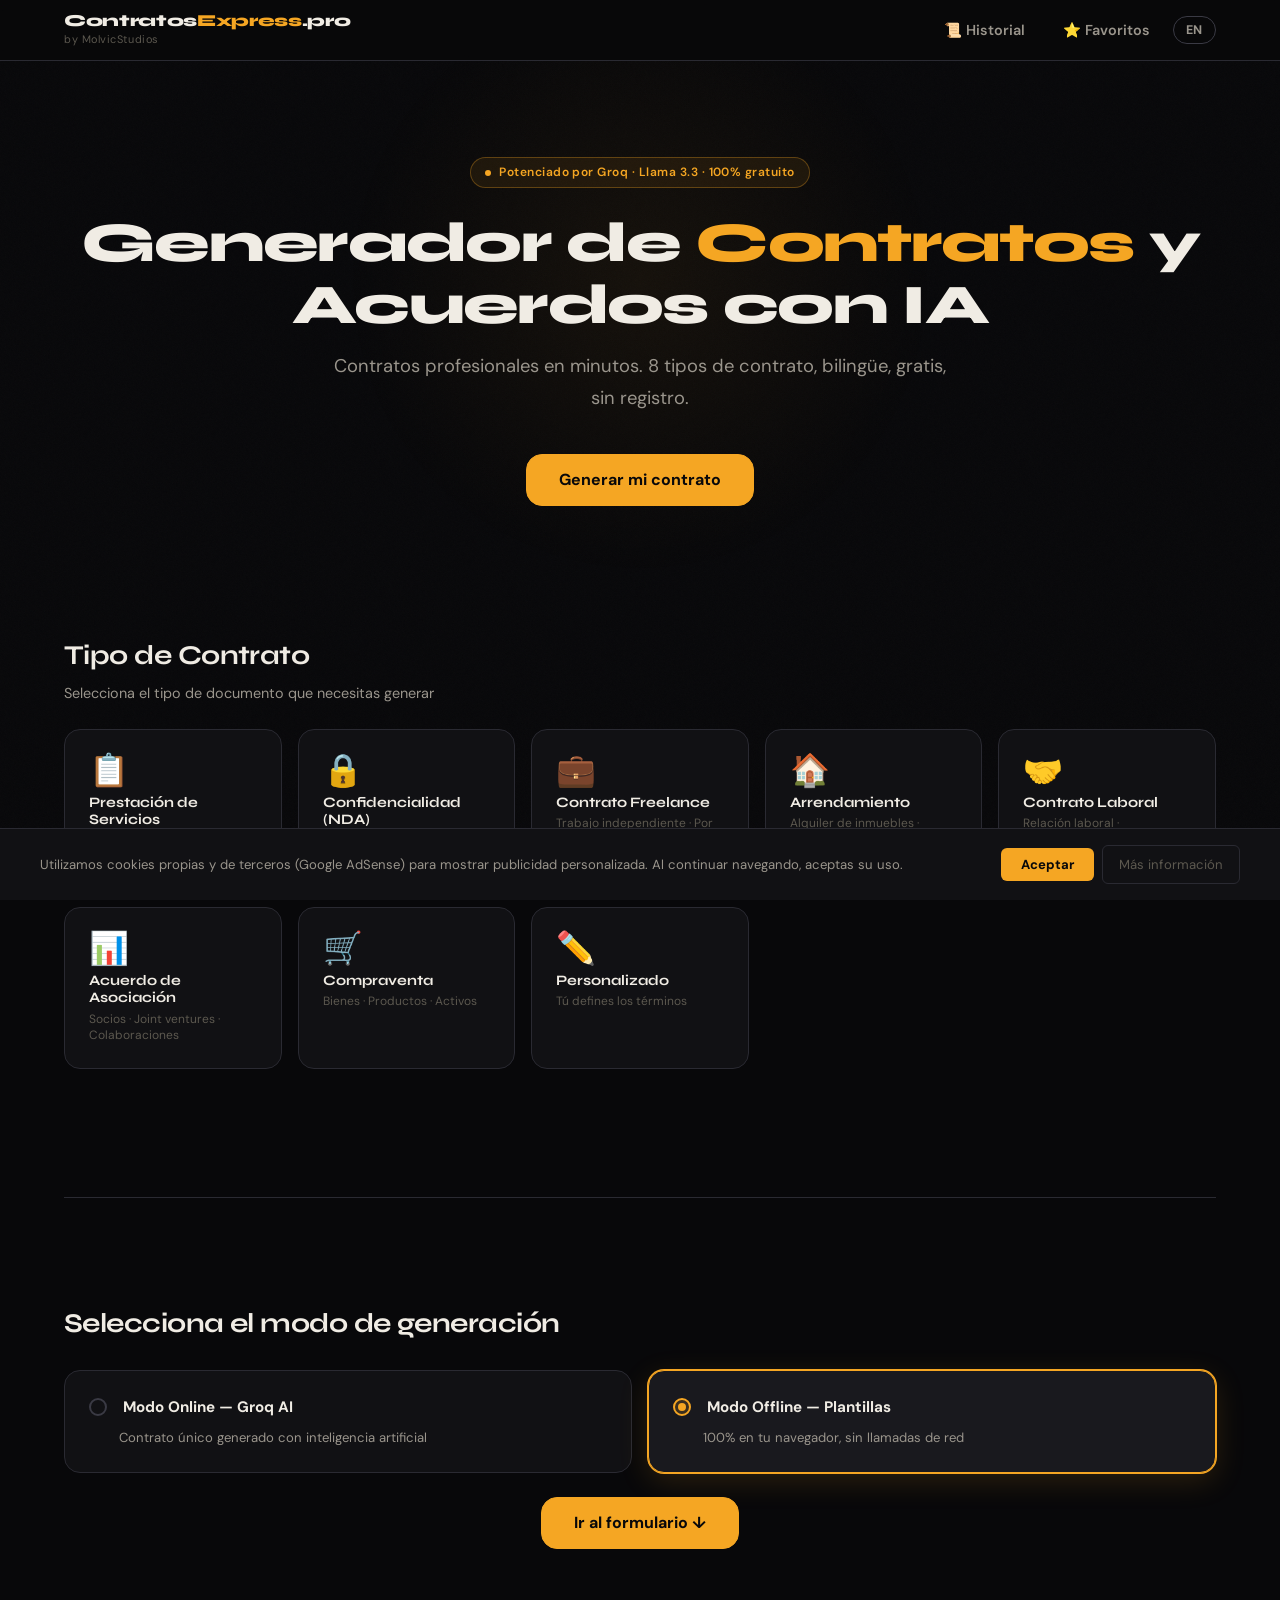
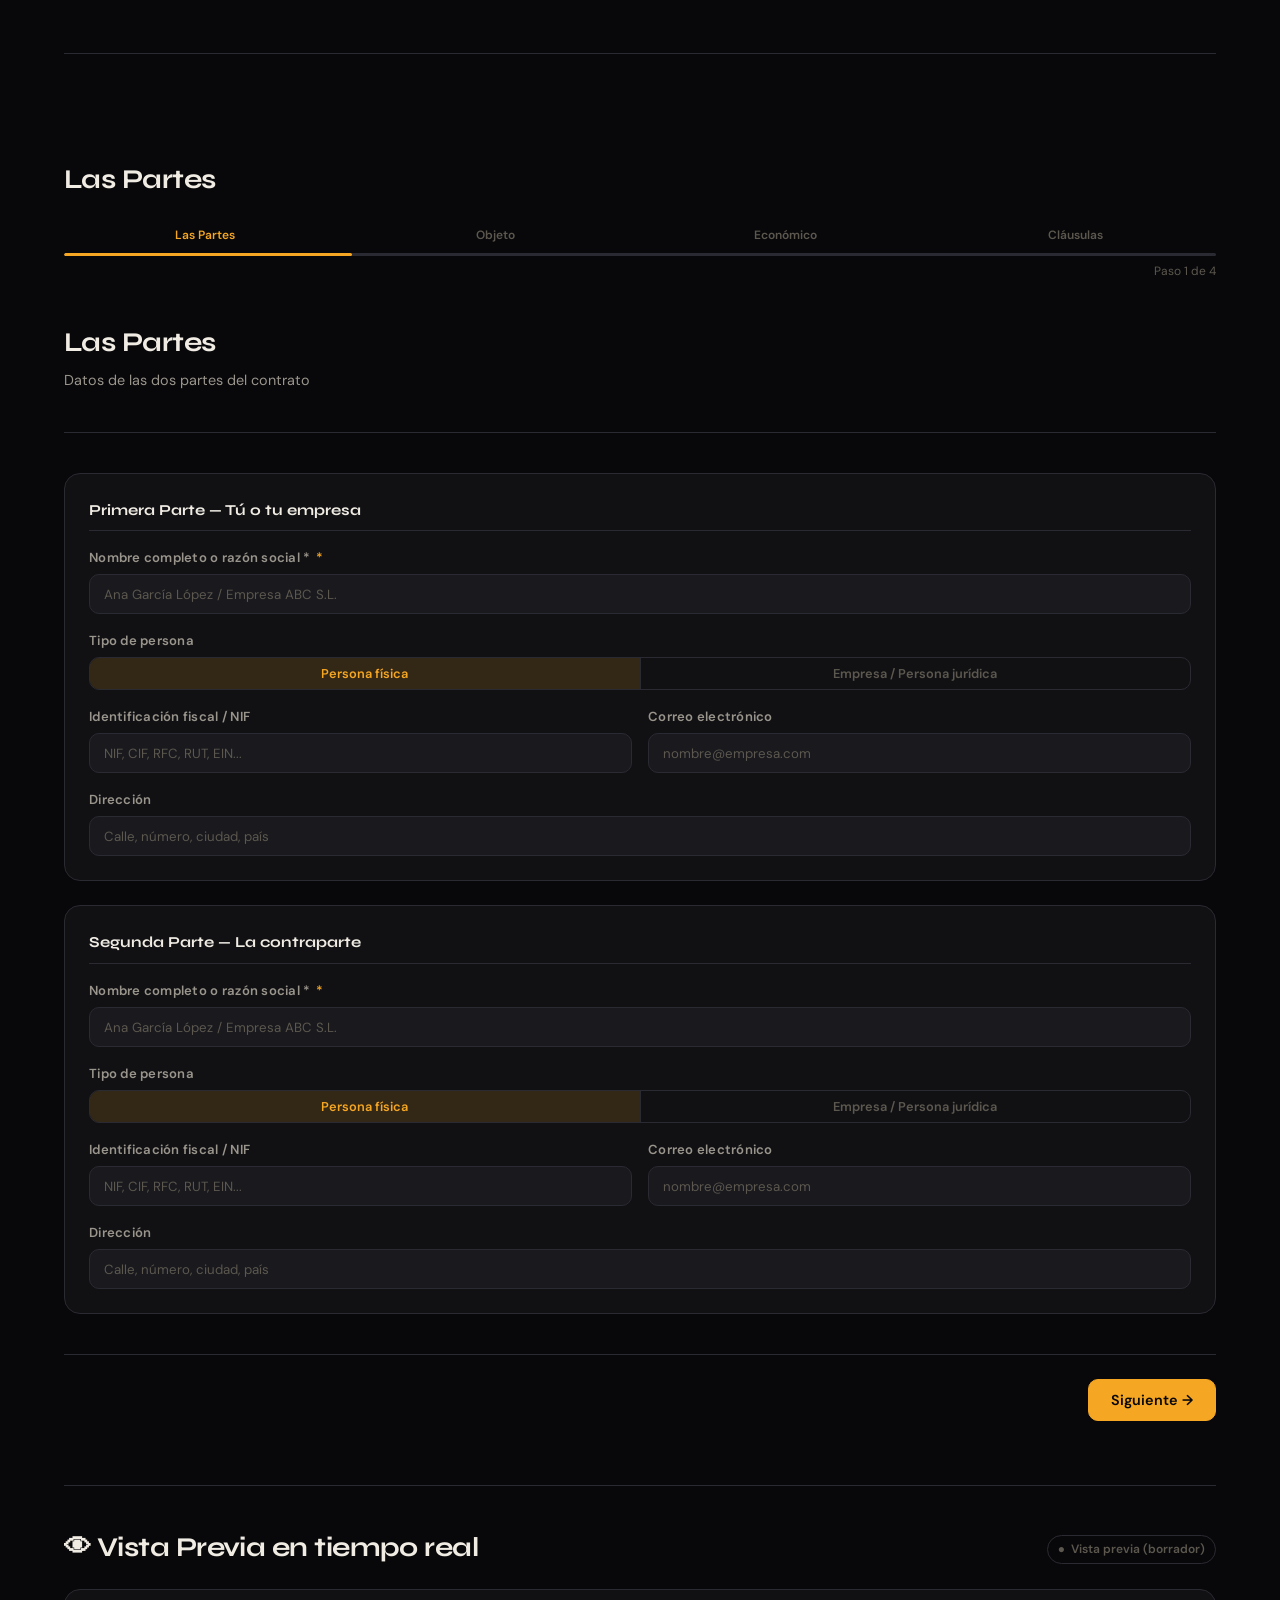
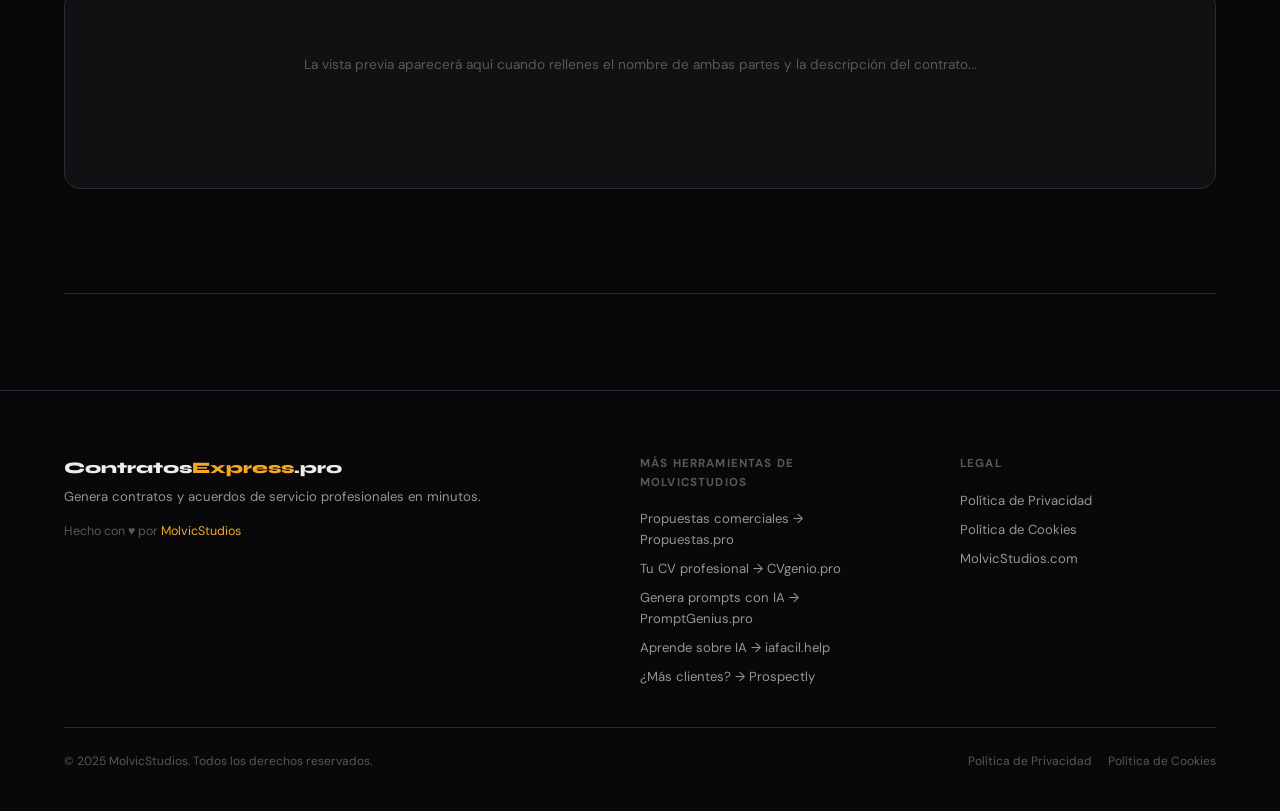
==== commit 061fad02: "feat: add DOCX and PDF export to result section - PDF export: opens a print-ready HTML window with s" ====
--- a/index.html
+++ b/index.html
@@ -682,6 +682,8 @@
             <button class="btn btn-ghost" id="btn-favorite" type="button" data-t="result.favoriteAdd">☆ Añadir a favoritos</button>
             <button class="btn btn-secondary" id="btn-copy" type="button" data-t="result.copyBtn">📋 Copiar</button>
             <button class="btn btn-secondary" id="btn-download" type="button" data-t="result.downloadBtn">⬇ Descargar .txt</button>
+            <button class="btn btn-secondary" id="btn-download-docx" type="button" data-t="result.downloadDocxBtn">📝 Descargar .docx</button>
+            <button class="btn btn-secondary" id="btn-download-pdf" type="button" data-t="result.downloadPdfBtn">🖨 Exportar PDF</button>
             <button class="btn btn-ghost" id="btn-regenerate" type="button" data-t="result.regenerateBtn">🔄 Regenerar</button>
             <button class="btn btn-secondary" id="btn-new-contract" type="button" data-t="result.newContractBtn">✚ Nuevo contrato</button>
           </div>
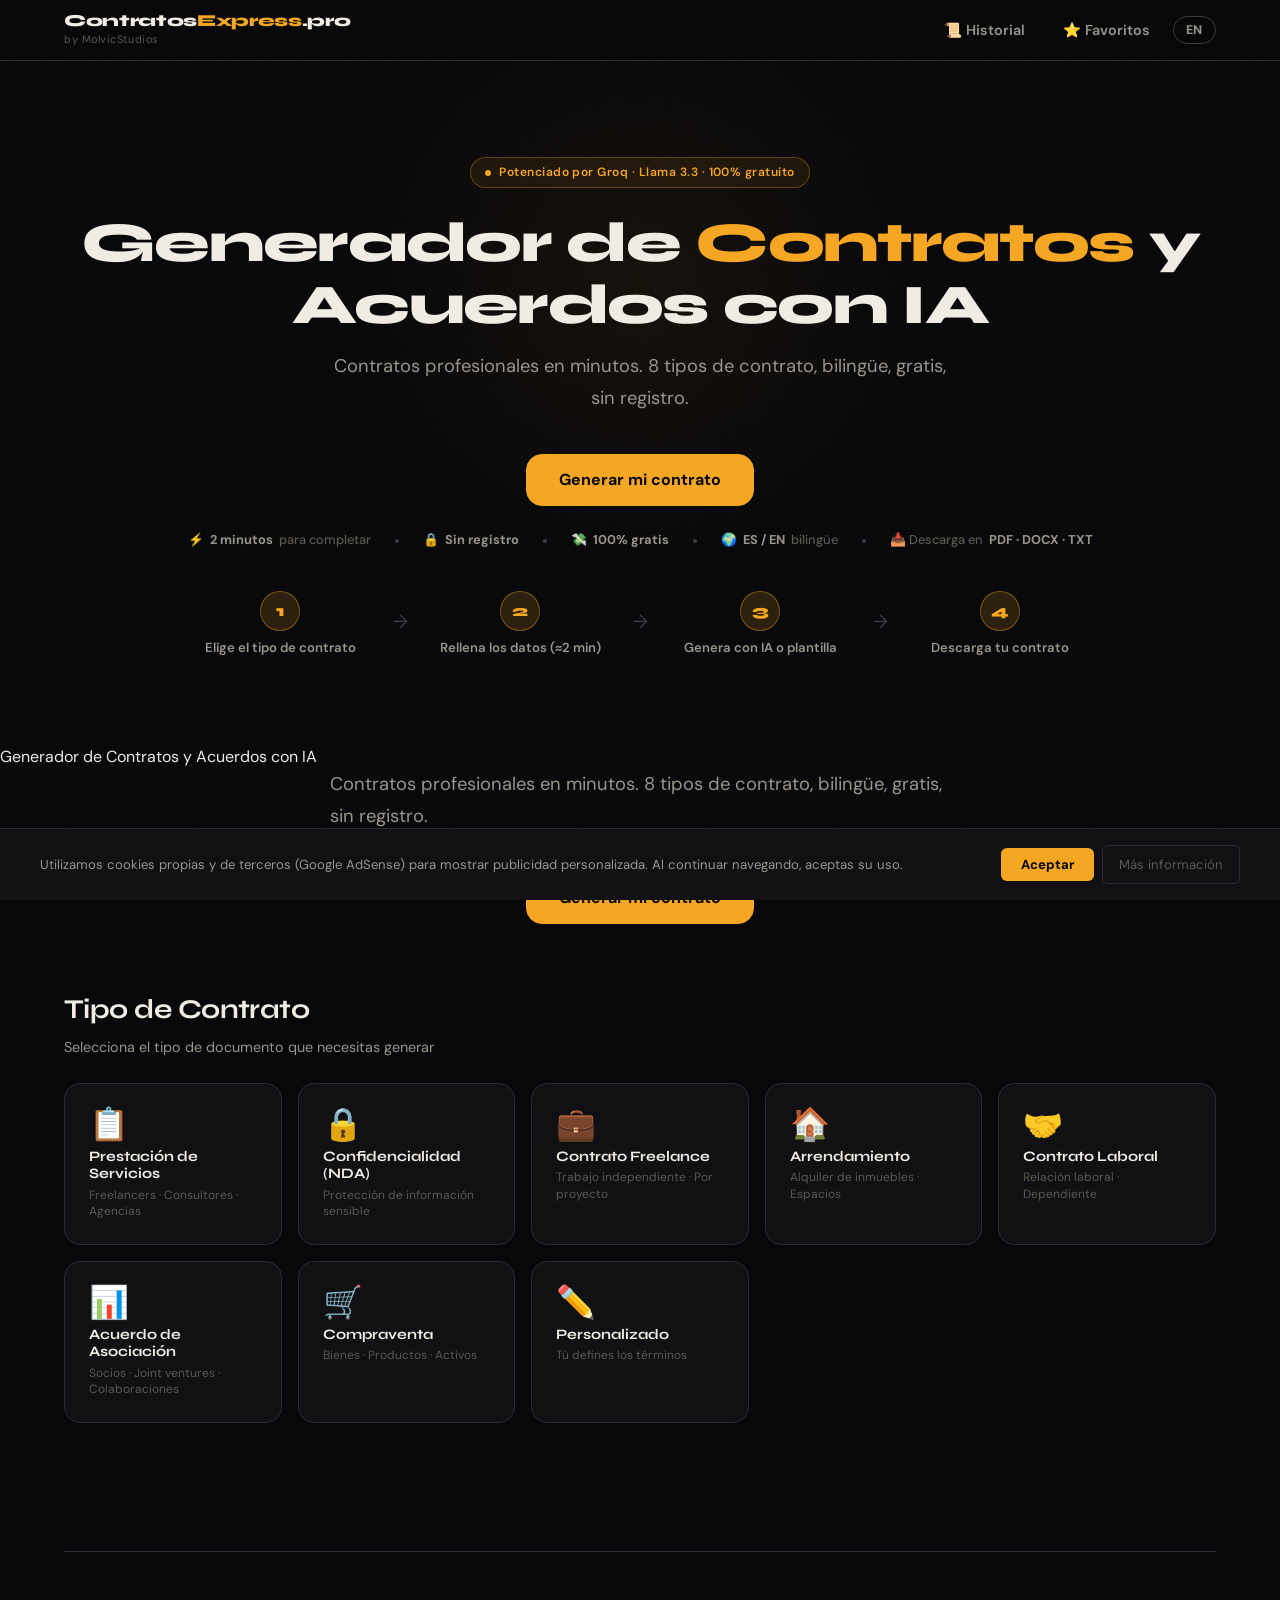
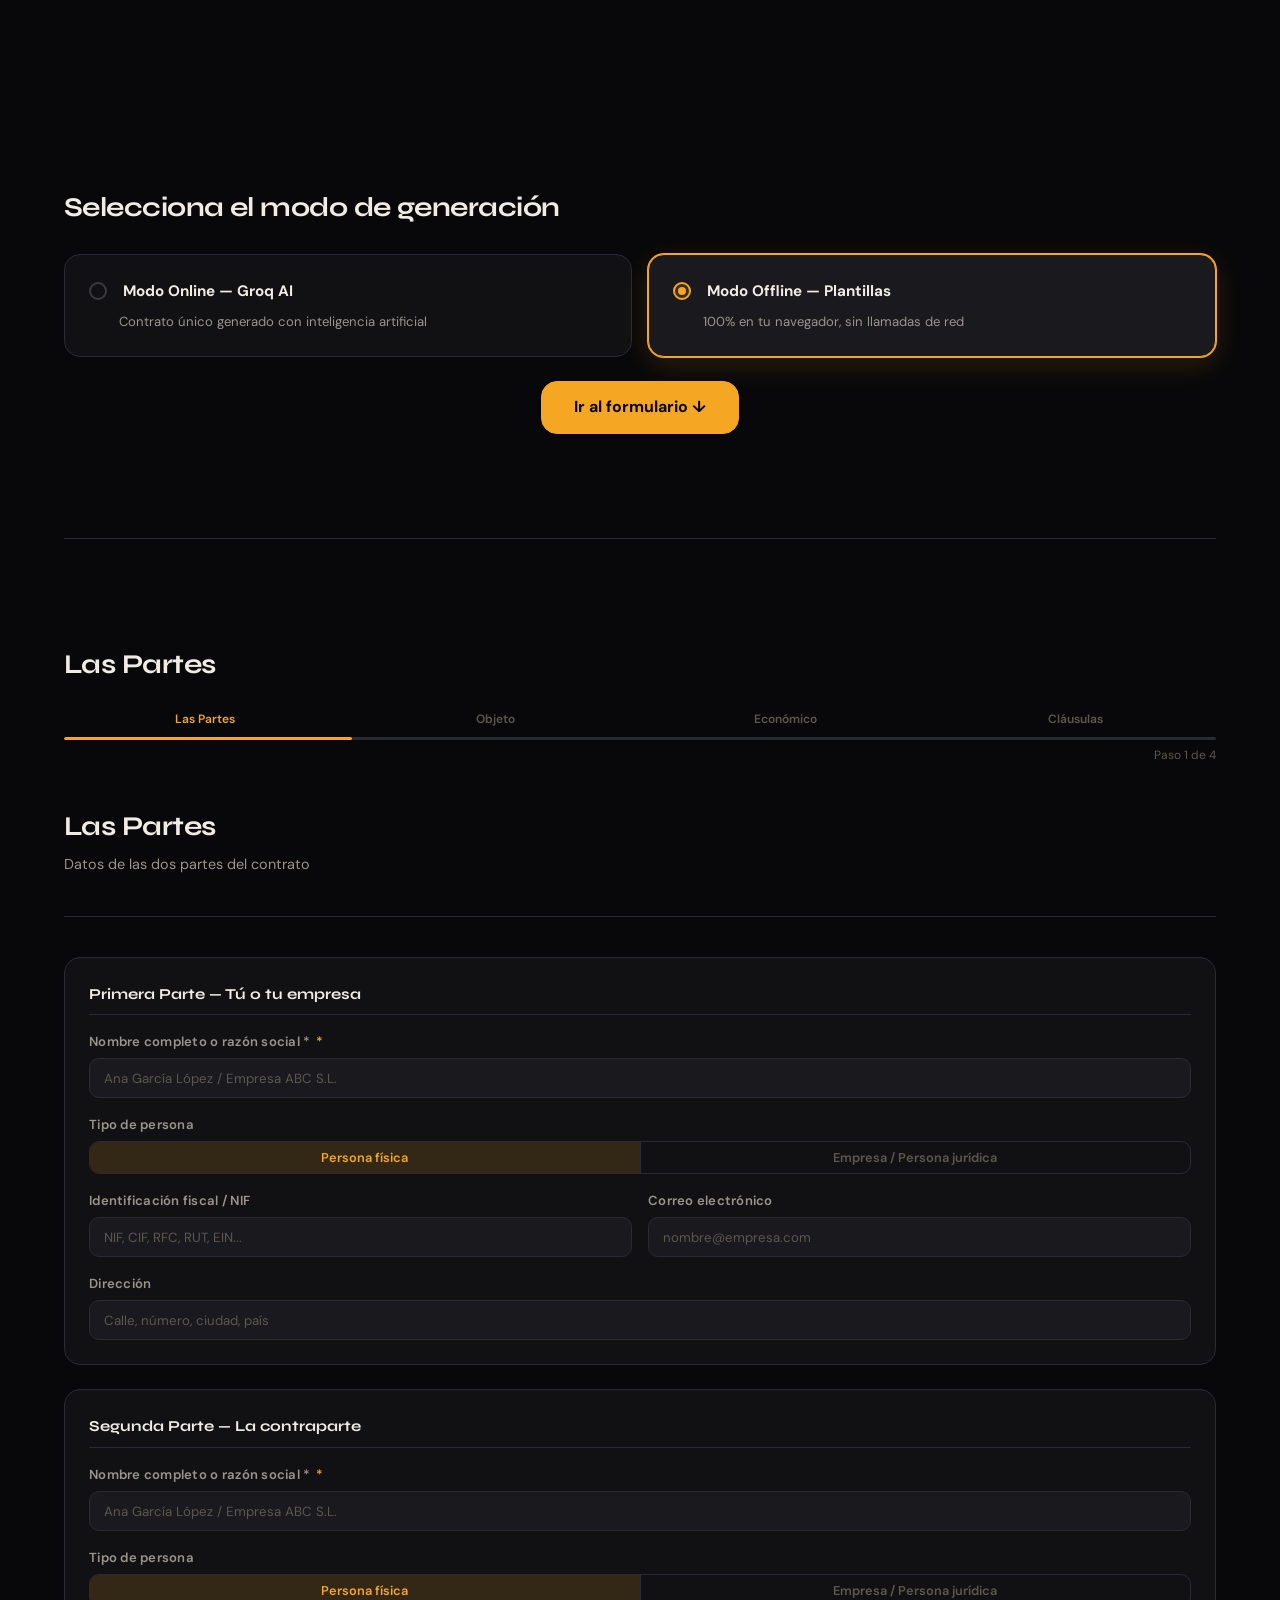
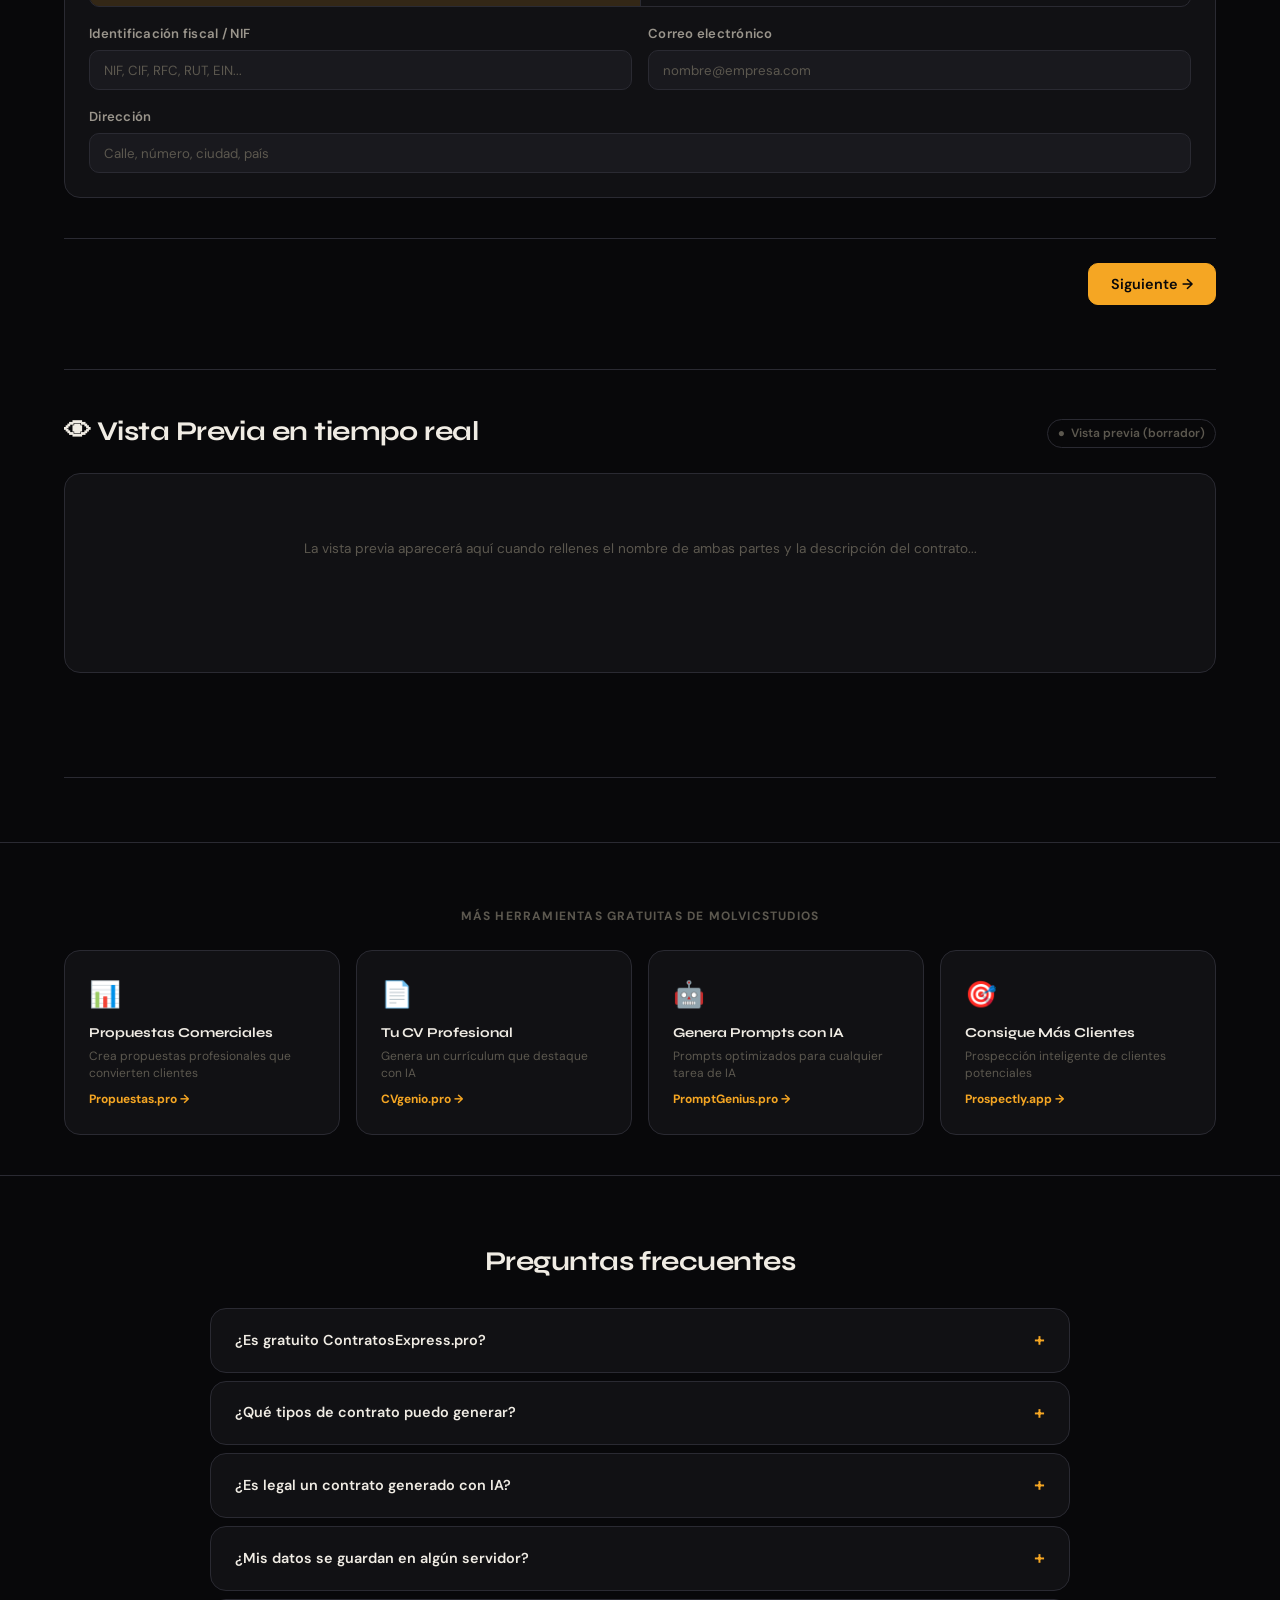
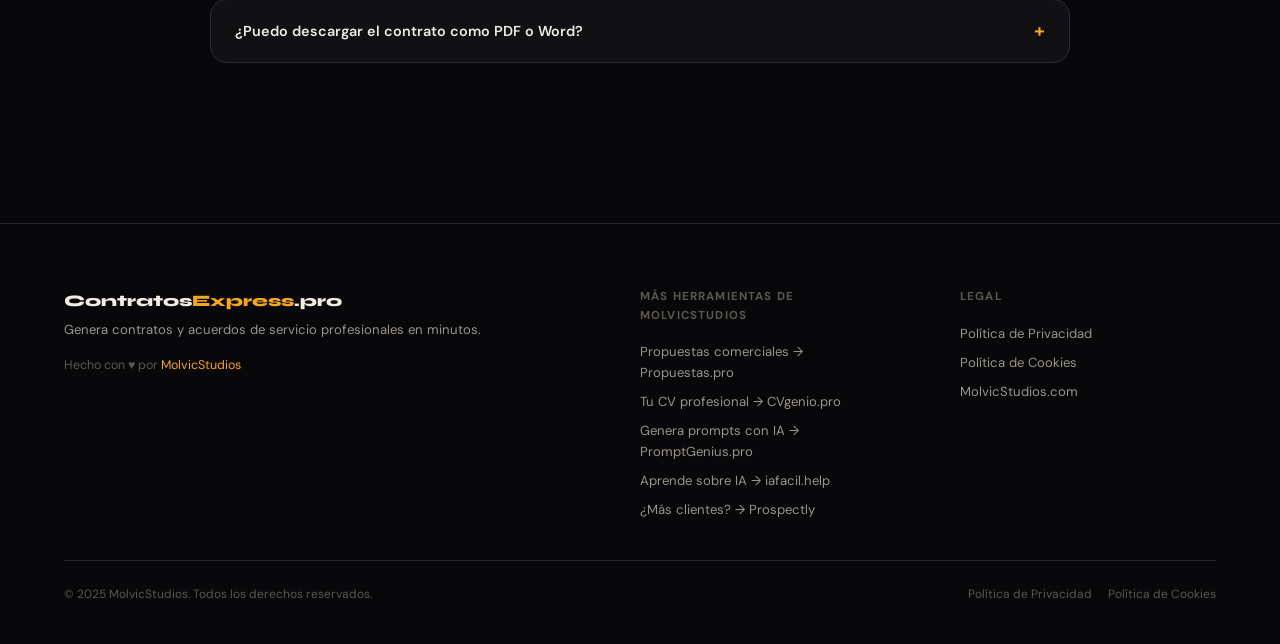
==== commit 577aaebe: "feat: add favicon and improve SEO with new sitemap and robots.txt - Added a new SVG favicon for the " ====
--- a/index.html
+++ b/index.html
@@ -61,6 +61,64 @@
   <link rel="preconnect" href="https://fonts.gstatic.com" crossorigin>
   <link href="https://fonts.googleapis.com/css2?family=Syne:wght@600;700;800&family=DM+Sans:ital,opsz,wght@0,9..40,400;0,9..40,500;0,9..40,600;0,9..40,700;1,9..40,400&family=JetBrains+Mono:wght@400;500;700&display=swap" rel="stylesheet">
   <link rel="stylesheet" href="css/styles.css">
+
+  <!-- Favicon -->
+  <link rel="icon" type="image/svg+xml" href="/favicon.svg">
+  <link rel="alternate icon" href="/favicon.ico">
+  <link rel="apple-touch-icon" href="/apple-touch-icon.png">
+
+  <!-- hreflang: bilingüe en la misma URL -->
+  <link rel="alternate" hreflang="es" href="https://contratosexpress.pro/">
+  <link rel="alternate" hreflang="en" href="https://contratosexpress.pro/">
+  <link rel="alternate" hreflang="x-default" href="https://contratosexpress.pro/">
+
+  <!-- Module preload para arranque más rápido -->
+  <link rel="modulepreload" href="js/app.js">
+  <link rel="modulepreload" href="js/translations.js">
+  <link rel="modulepreload" href="js/templates.js">
+
+  <!-- Google AdSense — se activa condicionalmente desde JS tras aceptar cookies -->
+  <script id="adsense-script" data-src="https://pagead2.googlesyndication.com/pagead/js/adsbygoogle.js?client=ca-pub-1513893788851225" data-crossorigin="anonymous"></script>
+
+  <!-- Schema.org: FAQPage para rich snippets en Google -->
+  <script type="application/ld+json">
+  {
+    "@context": "https://schema.org",
+    "@type": "FAQPage",
+    "mainEntity": [
+      {
+        "@type": "Question",
+        "name": "¿Es gratuito ContratosExpress.pro?",
+        "acceptedAnswer": { "@type": "Answer", "text": "Sí, completamente gratuito. No requiere registro, suscripción ni tarjeta de crédito. Genera contratos profesionales sin coste." }
+      },
+      {
+        "@type": "Question",
+        "name": "¿Qué tipos de contrato puedo generar?",
+        "acceptedAnswer": { "@type": "Answer", "text": "Puedes generar 8 tipos: Prestación de Servicios, NDA (Confidencialidad), Contrato Freelance, Arrendamiento, Contrato Laboral, Acuerdo de Asociación, Compraventa y Personalizado." }
+      },
+      {
+        "@type": "Question",
+        "name": "¿Es legal un contrato generado con IA?",
+        "acceptedAnswer": { "@type": "Answer", "text": "Los contratos generados son plantillas orientativas y de referencia. Para que sean legalmente vinculantes en tu jurisdicción, te recomendamos revisarlos con un abogado colegiado. El documento es un excelente punto de partida." }
+      },
+      {
+        "@type": "Question",
+        "name": "¿Mis datos se guardan en algún servidor?",
+        "acceptedAnswer": { "@type": "Answer", "text": "No. En el modo offline, todo el proceso ocurre 100% en tu navegador. En el modo online con Groq AI, los datos del formulario se envían directamente a la API de Groq (no a nuestros servidores). El historial y favoritos se guardan solo en el localStorage de tu dispositivo." }
+      },
+      {
+        "@type": "Question",
+        "name": "¿Puedo descargar el contrato como PDF o Word?",
+        "acceptedAnswer": { "@type": "Answer", "text": "Sí. Puedes descargar el contrato en formato .txt, .docx (Word) o exportarlo a PDF directamente desde la interfaz, sin necesidad de instalar ningún programa." }
+      },
+      {
+        "@type": "Question",
+        "name": "¿En qué idiomas está disponible?",
+        "acceptedAnswer": { "@type": "Answer", "text": "ContratosExpress.pro es completamente bilingüe: español e inglés. Puedes cambiar el idioma en cualquier momento con el botón EN/ES en la barra de navegación." }
+      }
+    ]
+  }
+  </script>
 </head>
 <body>
 
@@ -108,6 +166,49 @@
         <span data-t="hero.cta">Generar mi contrato</span>
       </button>
     </div>
+    <!-- Trust signals -->
+    <div class="trust-signals anim-fade-up anim-delay-4">
+      <div class="trust-item">⚡ <strong>2 minutos</strong> para completar</div>
+      <div class="trust-sep"></div>
+      <div class="trust-item">🔒 <strong>Sin registro</strong></div>
+      <div class="trust-sep"></div>
+      <div class="trust-item">💸 <strong>100% gratis</strong></div>
+      <div class="trust-sep"></div>
+      <div class="trust-item">🌍 <strong>ES / EN</strong> bilingüe</div>
+      <div class="trust-sep"></div>
+      <div class="trust-item">📥 Descarga en <strong>PDF · DOCX · TXT</strong></div>
+    </div>
+    <!-- Cómo funciona -->
+    <div class="how-it-works anim-fade-up anim-delay-4">
+      <div class="how-step">
+        <div class="how-step-num">1</div>
+        <div class="how-step-label" data-t="how.step1">Elige el tipo de contrato</div>
+      </div>
+      <div class="how-step">
+        <div class="how-step-num">2</div>
+        <div class="how-step-label" data-t="how.step2">Rellena los datos (≈2 min)</div>
+      </div>
+      <div class="how-step">
+        <div class="how-step-num">3</div>
+        <div class="how-step-label" data-t="how.step3">Genera con IA o plantilla</div>
+      </div>
+      <div class="how-step">
+        <div class="how-step-num">4</div>
+        <div class="how-step-label" data-t="how.step4">Descarga tu contrato</div>
+      </div>
+    </div>
+  </div>
+</header>
+      Generador de <span>Contratos</span> y Acuerdos con IA
+    </h1>
+    <p class="hero-subtitle anim-fade-up anim-delay-2" data-t="hero.subtitle">
+      Contratos profesionales en minutos. 8 tipos de contrato, bilingüe, gratis, sin registro.
+    </p>
+    <div class="hero-cta anim-fade-up anim-delay-3">
+      <button class="btn btn-primary btn-lg" id="btn-hero-cta">
+        <span data-t="hero.cta">Generar mi contrato</span>
+      </button>
+    </div>
   </div>
 </header>
 
@@ -124,6 +225,16 @@
     </section>
 
     <hr class="divider">
+
+    <!-- ── AD SLOT: IN-CONTENT (entre tipos y modo) ──────────────────── -->
+    <div class="ad-slot ad-slot-in-article" id="ad-slot-incontent" aria-hidden="true">
+      <ins class="adsbygoogle"
+           style="display:block"
+           data-ad-client="ca-pub-1513893788851225"
+           data-ad-slot="auto"
+           data-ad-format="auto"
+           data-full-width-responsive="true"></ins>
+    </div>
 
     <!-- ── MODE SELECTOR ─────────────────────────────────────────────── -->
     <section id="mode-section" aria-labelledby="mode-title">
@@ -681,9 +792,17 @@
           <div class="result-actions">
             <button class="btn btn-ghost" id="btn-favorite" type="button" data-t="result.favoriteAdd">☆ Añadir a favoritos</button>
             <button class="btn btn-secondary" id="btn-copy" type="button" data-t="result.copyBtn">📋 Copiar</button>
-            <button class="btn btn-secondary" id="btn-download" type="button" data-t="result.downloadBtn">⬇ Descargar .txt</button>
-            <button class="btn btn-secondary" id="btn-download-docx" type="button" data-t="result.downloadDocxBtn">📝 Descargar .docx</button>
-            <button class="btn btn-secondary" id="btn-download-pdf" type="button" data-t="result.downloadPdfBtn">🖨 Exportar PDF</button>
+            <!-- Dropdown de descarga -->
+            <div class="dropdown-wrap">
+              <button class="btn btn-secondary" id="btn-download-toggle" type="button" aria-haspopup="true" aria-expanded="false">
+                ⬇ <span data-t="result.downloadBtn">Descargar</span> ▾
+              </button>
+              <div class="dropdown-menu" id="download-dropdown" role="menu">
+                <button class="dropdown-item" id="btn-download" type="button" role="menuitem">📄 .txt</button>
+                <button class="dropdown-item" id="btn-download-docx" type="button" role="menuitem">📝 .docx (Word)</button>
+                <button class="dropdown-item" id="btn-download-pdf" type="button" role="menuitem">🖨 PDF</button>
+              </div>
+            </div>
             <button class="btn btn-ghost" id="btn-regenerate" type="button" data-t="result.regenerateBtn">🔄 Regenerar</button>
             <button class="btn btn-secondary" id="btn-new-contract" type="button" data-t="result.newContractBtn">✚ Nuevo contrato</button>
           </div>
@@ -712,6 +831,80 @@
 
   </div><!-- /container -->
 </main>
+
+<!-- ── AD SLOT POST-RESULTADO ──────────────────────────────────────────── -->
+<div class="ad-slot ad-slot-banner" id="ad-slot-postresult" aria-hidden="true" style="display:none">
+  <div class="container">
+    <ins class="adsbygoogle"
+         style="display:block"
+         data-ad-client="ca-pub-1513893788851225"
+         data-ad-slot="auto"
+         data-ad-format="auto"
+         data-full-width-responsive="true"></ins>
+  </div>
+</div>
+
+<!-- ── CROSS-SELL ─────────────────────────────────────────────────────── -->
+<section class="crosssell-section" id="crosssell-section" aria-label="Más herramientas">
+  <div class="container">
+    <p class="crosssell-title" data-t="crosssell.title">Más herramientas gratuitas de MolvicStudios</p>
+    <div class="crosssell-grid">
+      <a href="https://propuestas.pro/" target="_blank" rel="noopener noreferrer" class="crosssell-card">
+        <div class="crosssell-card-icon">📊</div>
+        <div class="crosssell-card-label" data-t="crosssell.proposals.label">Propuestas Comerciales</div>
+        <div class="crosssell-card-desc" data-t="crosssell.proposals.desc">Crea propuestas profesionales que convierten clientes</div>
+        <span class="crosssell-card-cta">Propuestas.pro →</span>
+      </a>
+      <a href="https://cvgenio.pro/" target="_blank" rel="noopener noreferrer" class="crosssell-card">
+        <div class="crosssell-card-icon">📄</div>
+        <div class="crosssell-card-label" data-t="crosssell.cv.label">Tu CV Profesional</div>
+        <div class="crosssell-card-desc" data-t="crosssell.cv.desc">Genera un currículum que destaque con IA</div>
+        <span class="crosssell-card-cta">CVgenio.pro →</span>
+      </a>
+      <a href="https://promptgenius.pro/" target="_blank" rel="noopener noreferrer" class="crosssell-card">
+        <div class="crosssell-card-icon">🤖</div>
+        <div class="crosssell-card-label" data-t="crosssell.prompts.label">Genera Prompts con IA</div>
+        <div class="crosssell-card-desc" data-t="crosssell.prompts.desc">Prompts optimizados para cualquier tarea de IA</div>
+        <span class="crosssell-card-cta">PromptGenius.pro →</span>
+      </a>
+      <a href="https://prospectly.app/" target="_blank" rel="noopener noreferrer" class="crosssell-card">
+        <div class="crosssell-card-icon">🎯</div>
+        <div class="crosssell-card-label" data-t="crosssell.prospectly.label">Consigue Más Clientes</div>
+        <div class="crosssell-card-desc" data-t="crosssell.prospectly.desc">Prospección inteligente de clientes potenciales</div>
+        <span class="crosssell-card-cta">Prospectly.app →</span>
+      </a>
+    </div>
+  </div>
+</section>
+
+<!-- ── FAQ SECTION ─────────────────────────────────────────────────────── -->
+<section class="faq-section" id="faq-section" aria-labelledby="faq-title">
+  <div class="container">
+    <h2 class="section-title" id="faq-title" style="text-align:center" data-t="faq.title">Preguntas frecuentes</h2>
+    <div class="faq-list">
+      <details class="faq-item">
+        <summary data-t="faq.q1">¿Es gratuito ContratosExpress.pro?</summary>
+        <div class="faq-item-body" data-t="faq.a1">Sí, completamente gratuito. No requiere registro, suscripción ni tarjeta de crédito.</div>
+      </details>
+      <details class="faq-item">
+        <summary data-t="faq.q2">¿Qué tipos de contrato puedo generar?</summary>
+        <div class="faq-item-body" data-t="faq.a2">8 tipos: Prestación de Servicios, NDA, Freelance, Arrendamiento, Laboral, Asociación, Compraventa y Personalizado.</div>
+      </details>
+      <details class="faq-item">
+        <summary data-t="faq.q3">¿Es legal un contrato generado con IA?</summary>
+        <div class="faq-item-body" data-t="faq.a3">Los contratos son plantillas orientativas. Para que sean vinculantes en tu jurisdicción, te recomendamos revisarlos con un abogado colegiado.</div>
+      </details>
+      <details class="faq-item">
+        <summary data-t="faq.q4">¿Mis datos se guardan en algún servidor?</summary>
+        <div class="faq-item-body" data-t="faq.a4">No. En modo offline todo ocurre en tu navegador. En modo online los datos van directamente a la API de Groq. El historial se guarda solo en tu dispositivo.</div>
+      </details>
+      <details class="faq-item">
+        <summary data-t="faq.q5">¿Puedo descargar el contrato como PDF o Word?</summary>
+        <div class="faq-item-body" data-t="faq.a5">Sí. Puedes descargar en .txt, .docx (Word) o exportar a PDF directamente desde la interfaz.</div>
+      </details>
+    </div>
+  </div>
+</section>
 
 <!-- ── FOOTER ──────────────────────────────────────────────────────────── -->
 <footer class="footer" role="contentinfo">
@@ -779,7 +972,7 @@
     <div class="panel-header">
       <div>
         <div class="panel-title" id="history-panel-title" data-t="history.title">📜 Historial de Contratos</div>
-        <div class="panel-subtitle" data-t="history.subtitle">Últimos 10 contratos generados en este dispositivo</div>
+        <div class="panel-subtitle" data-t="history.subtitle">Últimos 50 contratos generados en este dispositivo</div>
       </div>
       <button class="panel-close" id="btn-close-history" type="button" aria-label="Cerrar historial">✕</button>
     </div>
@@ -814,6 +1007,14 @@
 <!-- Toast -->
 <div class="error-toast" id="error-toast" role="alert" aria-live="assertive"></div>
 
+<!-- ── STICKY FOOTER AD (móvil) ────────────────────────────────────────── -->
+<div class="ad-sticky-footer" id="ad-sticky-footer" aria-hidden="true">
+  <ins class="adsbygoogle"
+       style="display:inline-block;width:320px;height:50px"
+       data-ad-client="ca-pub-1513893788851225"
+       data-ad-slot="auto"></ins>
+</div>
+
 <script type="module" src="js/app.js"></script>
 </body>
 </html>
--- a/css/styles.css
+++ b/css/styles.css
@@ -5,7 +5,7 @@
    ═══════════════════════════════════════════════════════════════════ */
 
 /* ── GOOGLE FONTS ──────────────────────────────────────────────── */
-@import url('https://fonts.googleapis.com/css2?family=Syne:wght@600;700;800&family=DM+Sans:wght@400;500;600;700&family=JetBrains+Mono:wght@400;500;700&display=swap');
+/* NOTE: Fonts are loaded via <link> in HTML (faster). @import removed to prevent double-loading. */
 
 /* ── CSS VARIABLES ─────────────────────────────────────────────── */
 :root {
@@ -1549,3 +1549,267 @@
 @media (min-width: 1440px) {
   .hero-title { font-size: 4rem; }
 }
+
+/* ── AD SLOTS (reserva de espacio anti-CLS) ────────────────────── */
+.ad-slot {
+  display: flex;
+  align-items: center;
+  justify-content: center;
+  width: 100%;
+  overflow: hidden;
+  background: transparent;
+}
+.ad-slot-banner   { min-height: 90px; }
+.ad-slot-rect     { min-height: 250px; }
+.ad-slot-mobile   { min-height: 60px; }
+.ad-slot-in-article { min-height: 90px; margin: var(--space-xl) 0; }
+
+/* Sticky footer ad — móvil solamente */
+.ad-sticky-footer {
+  display: none;
+  position: fixed;
+  bottom: 0;
+  left: 0;
+  right: 0;
+  z-index: 180;
+  background: var(--bg-surface);
+  border-top: 1px solid var(--border);
+  padding: 4px 0;
+  text-align: center;
+  min-height: 60px;
+}
+@media (max-width: 768px) {
+  .ad-sticky-footer { display: flex; align-items: center; justify-content: center; }
+  /* Cuando hay sticky ad, empujamos el cookie banner hacia arriba */
+  .cookie-banner { bottom: 60px; }
+}
+
+/* ── TRUST SIGNALS (hero) ──────────────────────────────────────── */
+.trust-signals {
+  display: flex;
+  align-items: center;
+  justify-content: center;
+  gap: var(--space-lg);
+  flex-wrap: wrap;
+  margin-top: var(--space-lg);
+}
+.trust-item {
+  display: flex;
+  align-items: center;
+  gap: 6px;
+  font-size: 0.8rem;
+  color: var(--text-muted);
+  font-weight: 500;
+}
+.trust-item strong { color: var(--text-secondary); }
+.trust-sep {
+  width: 4px; height: 4px;
+  border-radius: 50%;
+  background: var(--border-light);
+  flex-shrink: 0;
+}
+
+/* ── HOW IT WORKS ──────────────────────────────────────────────── */
+.how-it-works {
+  display: flex;
+  align-items: flex-start;
+  justify-content: center;
+  gap: var(--space-xl);
+  padding: var(--space-xl) 0 var(--space-lg);
+  flex-wrap: wrap;
+}
+.how-step {
+  display: flex;
+  flex-direction: column;
+  align-items: center;
+  text-align: center;
+  gap: var(--space-sm);
+  flex: 1;
+  min-width: 140px;
+  max-width: 200px;
+  position: relative;
+}
+.how-step:not(:last-child)::after {
+  content: '→';
+  position: absolute;
+  right: calc(-1 * var(--space-xl) / 2 - 8px);
+  top: 16px;
+  font-size: 1.2rem;
+  color: var(--border-light);
+}
+.how-step-num {
+  width: 40px; height: 40px;
+  border-radius: 50%;
+  background: var(--amber-glow);
+  border: 1px solid rgba(245,166,35,0.4);
+  color: var(--amber);
+  font-family: var(--font-display);
+  font-weight: 800;
+  font-size: 1rem;
+  display: flex;
+  align-items: center;
+  justify-content: center;
+  flex-shrink: 0;
+}
+.how-step-label {
+  font-size: 0.82rem;
+  font-weight: 600;
+  color: var(--text-secondary);
+  line-height: 1.3;
+}
+@media (max-width: 480px) {
+  .how-step:not(:last-child)::after { display: none; }
+  .how-it-works { gap: var(--space-lg); }
+  .how-step { min-width: 80px; max-width: 100px; }
+}
+
+/* ── DOWNLOAD DROPDOWN ─────────────────────────────────────────── */
+.dropdown-wrap {
+  position: relative;
+  display: inline-flex;
+}
+.dropdown-menu {
+  display: none;
+  position: absolute;
+  top: calc(100% + 4px);
+  right: 0;
+  z-index: 50;
+  background: var(--bg-elevated);
+  border: 1px solid var(--border-light);
+  border-radius: var(--radius-md);
+  padding: 4px;
+  min-width: 180px;
+  box-shadow: 0 8px 24px rgba(0,0,0,0.5);
+  animation: fadeUp 0.15s var(--ease) both;
+}
+.dropdown-menu.open { display: block; }
+.dropdown-item {
+  display: flex;
+  align-items: center;
+  gap: 8px;
+  width: 100%;
+  padding: 9px 14px;
+  border: none;
+  background: transparent;
+  color: var(--text-secondary);
+  font-size: 0.85rem;
+  font-weight: 500;
+  border-radius: var(--radius-sm);
+  cursor: pointer;
+  text-align: left;
+  transition: all var(--transition);
+}
+.dropdown-item:hover {
+  background: var(--bg-hover);
+  color: var(--text-primary);
+}
+
+/* ── CROSS-SELL SECTION ────────────────────────────────────────── */
+.crosssell-section {
+  padding: var(--space-2xl) 0 var(--space-xl);
+  border-top: 1px solid var(--border);
+}
+.crosssell-title {
+  font-size: 0.75rem;
+  font-weight: 700;
+  text-transform: uppercase;
+  letter-spacing: 0.1em;
+  color: var(--text-muted);
+  margin-bottom: var(--space-lg);
+  text-align: center;
+}
+.crosssell-grid {
+  display: grid;
+  grid-template-columns: repeat(auto-fit, minmax(200px, 1fr));
+  gap: var(--space-md);
+}
+.crosssell-card {
+  display: block;
+  padding: var(--space-lg);
+  background: var(--bg-surface);
+  border: 1px solid var(--border);
+  border-radius: var(--radius-lg);
+  text-decoration: none;
+  transition: all var(--transition);
+}
+.crosssell-card:hover {
+  border-color: var(--amber-dim);
+  background: var(--bg-elevated);
+  transform: translateY(-2px);
+  box-shadow: 0 8px 30px rgba(0,0,0,0.4);
+}
+.crosssell-card-icon { font-size: 1.6rem; margin-bottom: 6px; }
+.crosssell-card-label {
+  font-family: var(--font-display);
+  font-size: 0.85rem;
+  font-weight: 700;
+  color: var(--text-primary);
+  margin-bottom: 4px;
+}
+.crosssell-card-desc {
+  font-size: 0.75rem;
+  color: var(--text-muted);
+  line-height: 1.4;
+}
+.crosssell-card-cta {
+  display: inline-flex;
+  align-items: center;
+  gap: 4px;
+  margin-top: var(--space-sm);
+  font-size: 0.75rem;
+  font-weight: 700;
+  color: var(--amber);
+}
+@media (max-width: 480px) {
+  .crosssell-grid { grid-template-columns: 1fr 1fr; }
+}
+
+/* ── FAQ SCHEMA SECTION ────────────────────────────────────────── */
+.faq-section {
+  padding: var(--space-2xl) 0;
+  border-top: 1px solid var(--border);
+}
+.faq-list {
+  display: flex;
+  flex-direction: column;
+  gap: var(--space-sm);
+  max-width: var(--container-narrow);
+  margin: var(--space-lg) auto 0;
+}
+.faq-item {
+  background: var(--bg-surface);
+  border: 1px solid var(--border);
+  border-radius: var(--radius-lg);
+  overflow: hidden;
+}
+.faq-item summary {
+  padding: var(--space-md) var(--space-lg);
+  cursor: pointer;
+  font-size: 0.9rem;
+  font-weight: 600;
+  color: var(--text-primary);
+  list-style: none;
+  user-select: none;
+  display: flex;
+  justify-content: space-between;
+  align-items: center;
+  transition: background var(--transition);
+}
+.faq-item summary::-webkit-details-marker { display: none; }
+.faq-item summary::after {
+  content: '+';
+  font-size: 1.2rem;
+  color: var(--amber);
+  flex-shrink: 0;
+  transition: transform var(--transition);
+}
+.faq-item[open] summary::after { transform: rotate(45deg); }
+.faq-item summary:hover { background: var(--bg-elevated); }
+.faq-item[open] summary { background: var(--bg-elevated); border-bottom: 1px solid var(--border); }
+.faq-item-body {
+  padding: var(--space-md) var(--space-lg);
+  font-size: 0.87rem;
+  color: var(--text-secondary);
+  line-height: 1.7;
+}
+
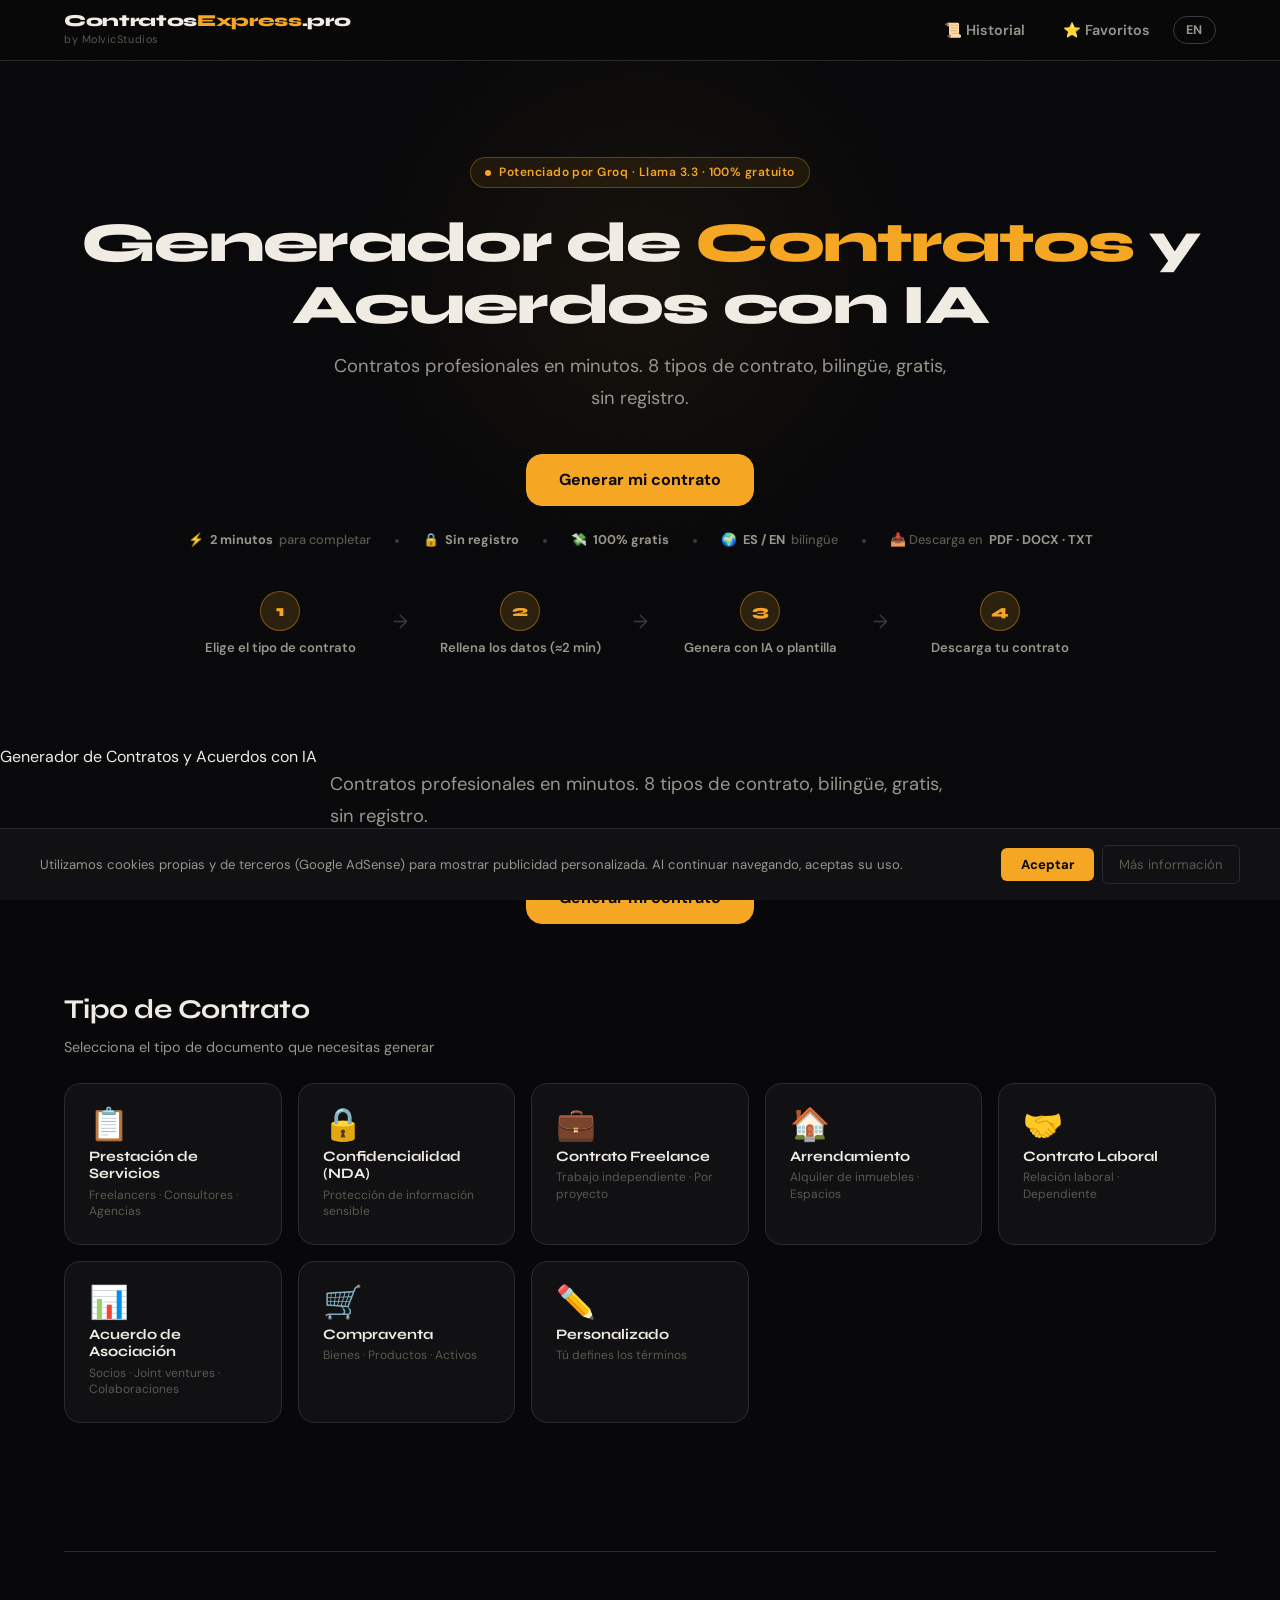
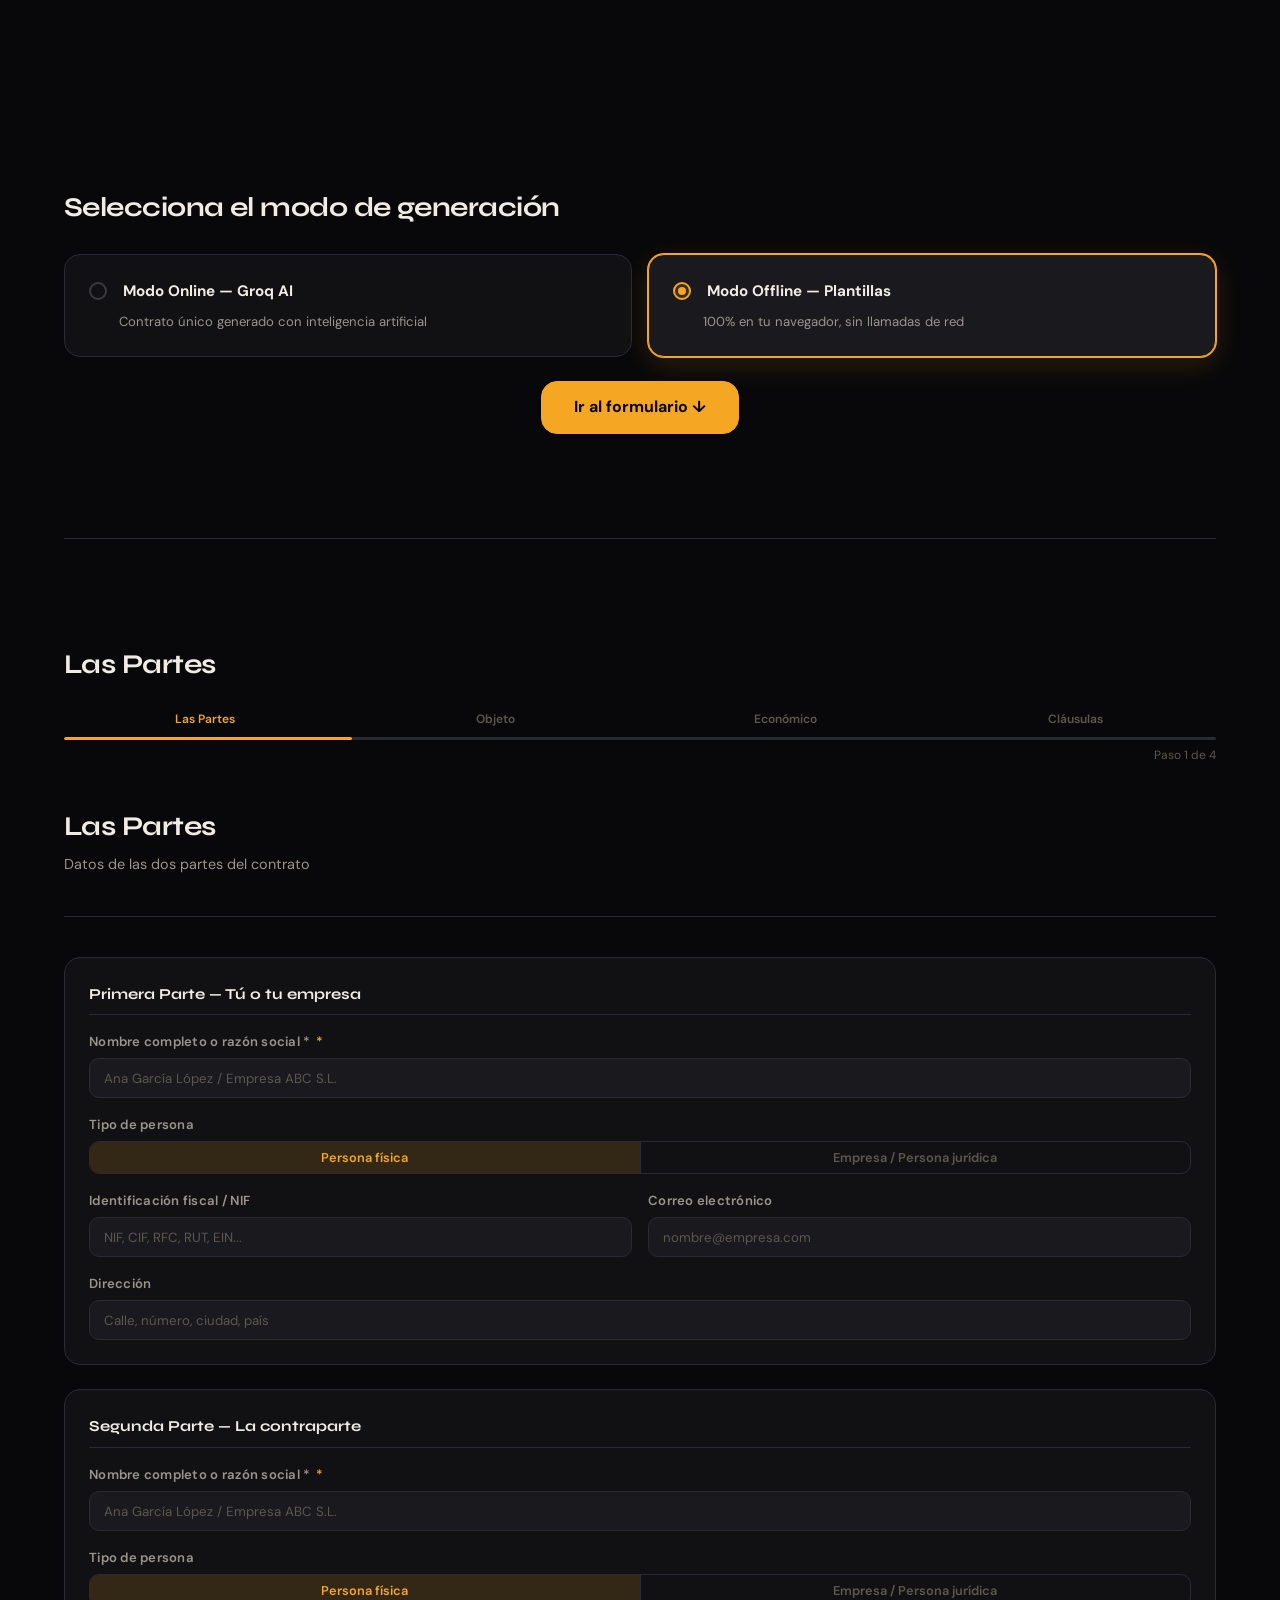
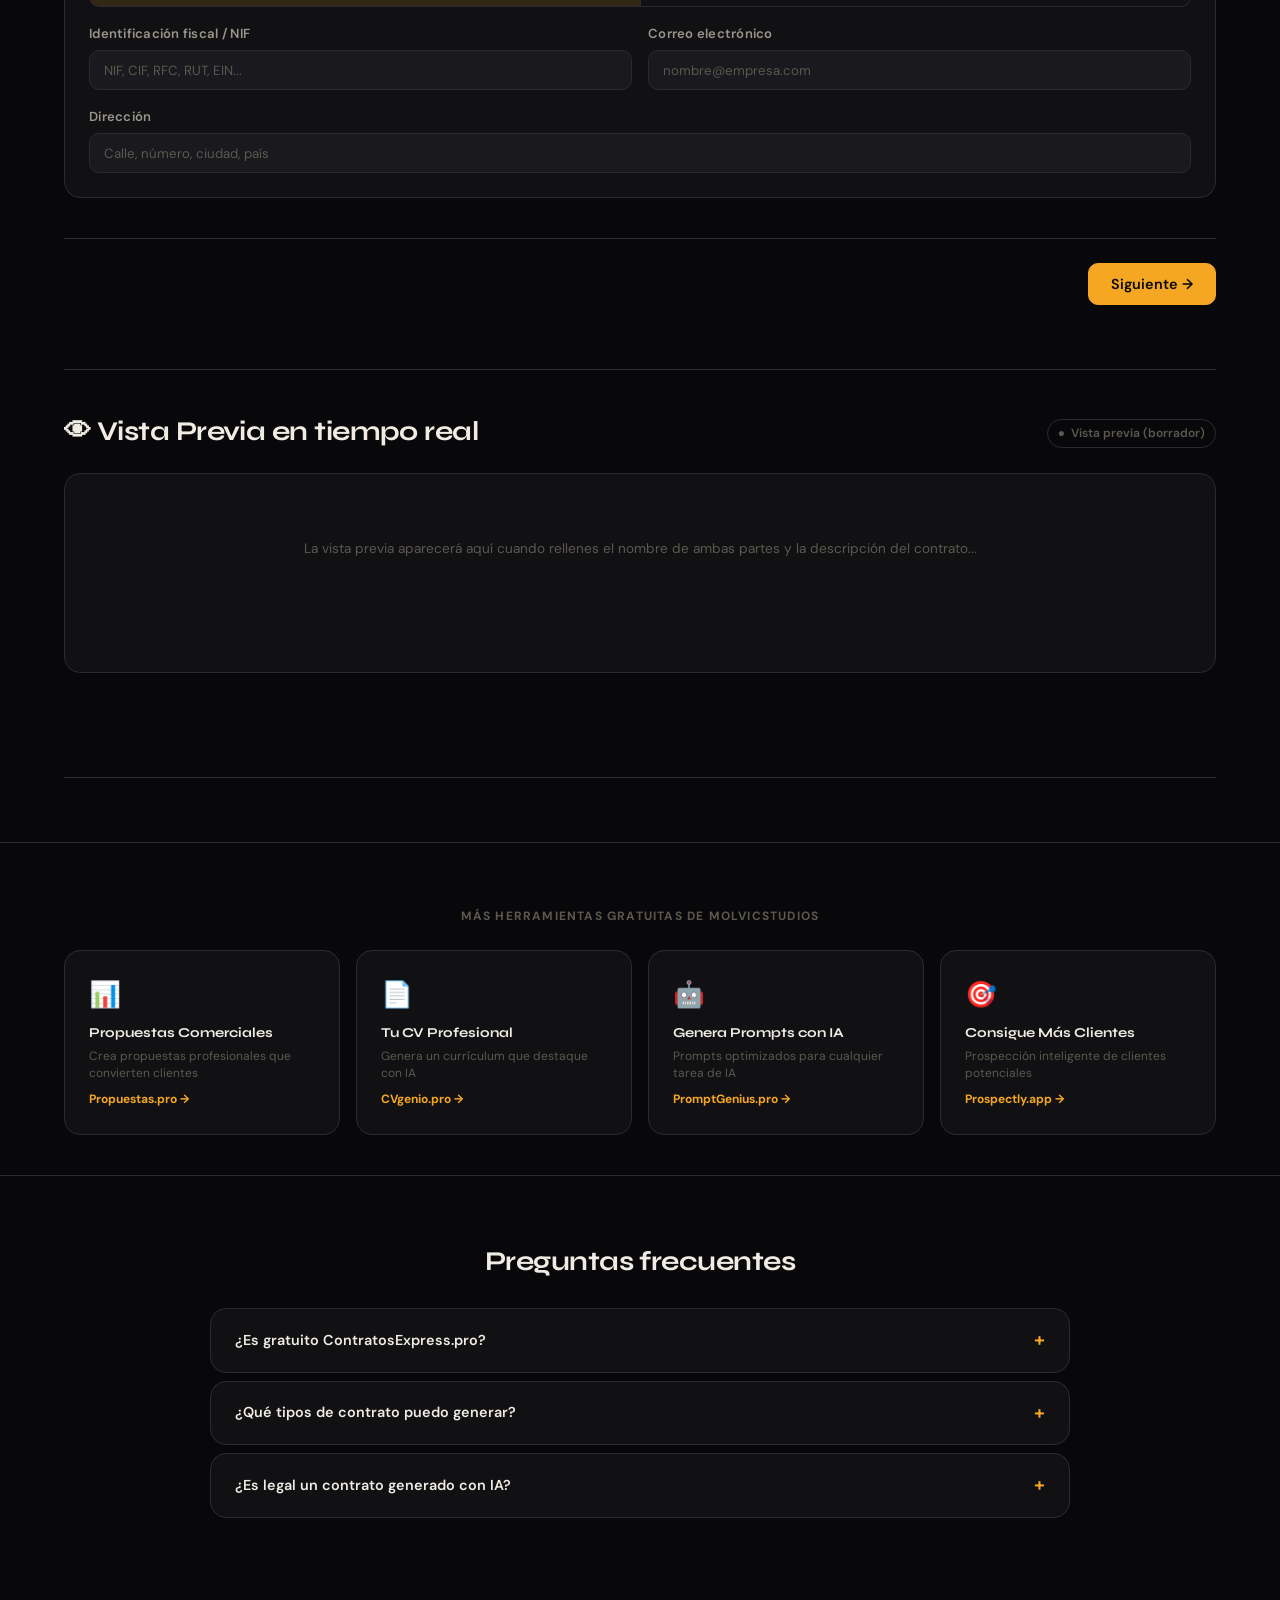
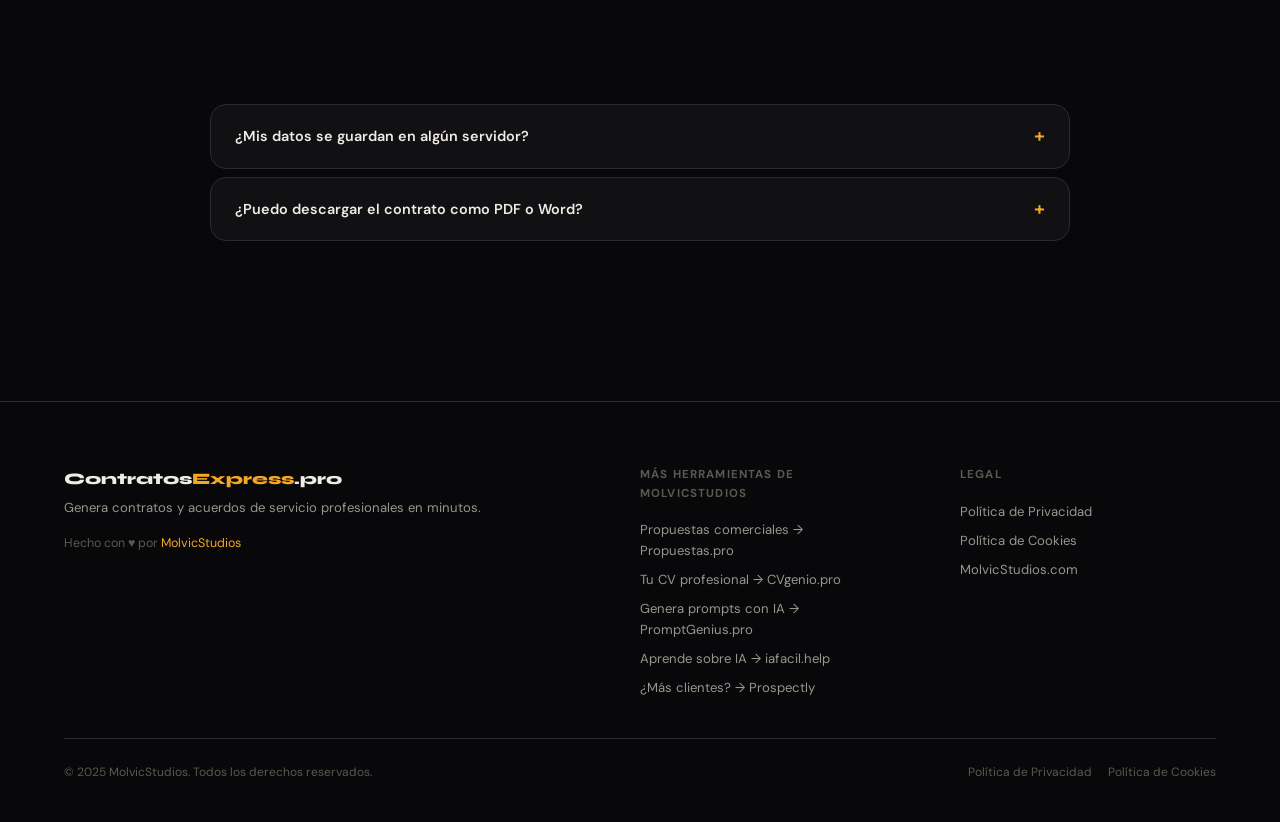
==== commit f753b3cb: "feat: add ad slots to various contract templates for monetization" ====
--- a/index.html
+++ b/index.html
@@ -894,6 +894,17 @@
         <summary data-t="faq.q3">¿Es legal un contrato generado con IA?</summary>
         <div class="faq-item-body" data-t="faq.a3">Los contratos son plantillas orientativas. Para que sean vinculantes en tu jurisdicción, te recomendamos revisarlos con un abogado colegiado.</div>
       </details>
+
+      <!-- ── AD SLOT IN-FAQ ─────────────────────────────────────────────── -->
+      <div class="ad-slot ad-slot-in-article" aria-hidden="true">
+        <ins class="adsbygoogle"
+             style="display:block; text-align:center;"
+             data-ad-layout="in-article"
+             data-ad-format="fluid"
+             data-ad-client="ca-pub-1513893788851225"
+             data-ad-slot="auto"></ins>
+      </div>
+
       <details class="faq-item">
         <summary data-t="faq.q4">¿Mis datos se guardan en algún servidor?</summary>
         <div class="faq-item-body" data-t="faq.a4">No. En modo offline todo ocurre en tu navegador. En modo online los datos van directamente a la API de Groq. El historial se guarda solo en tu dispositivo.</div>
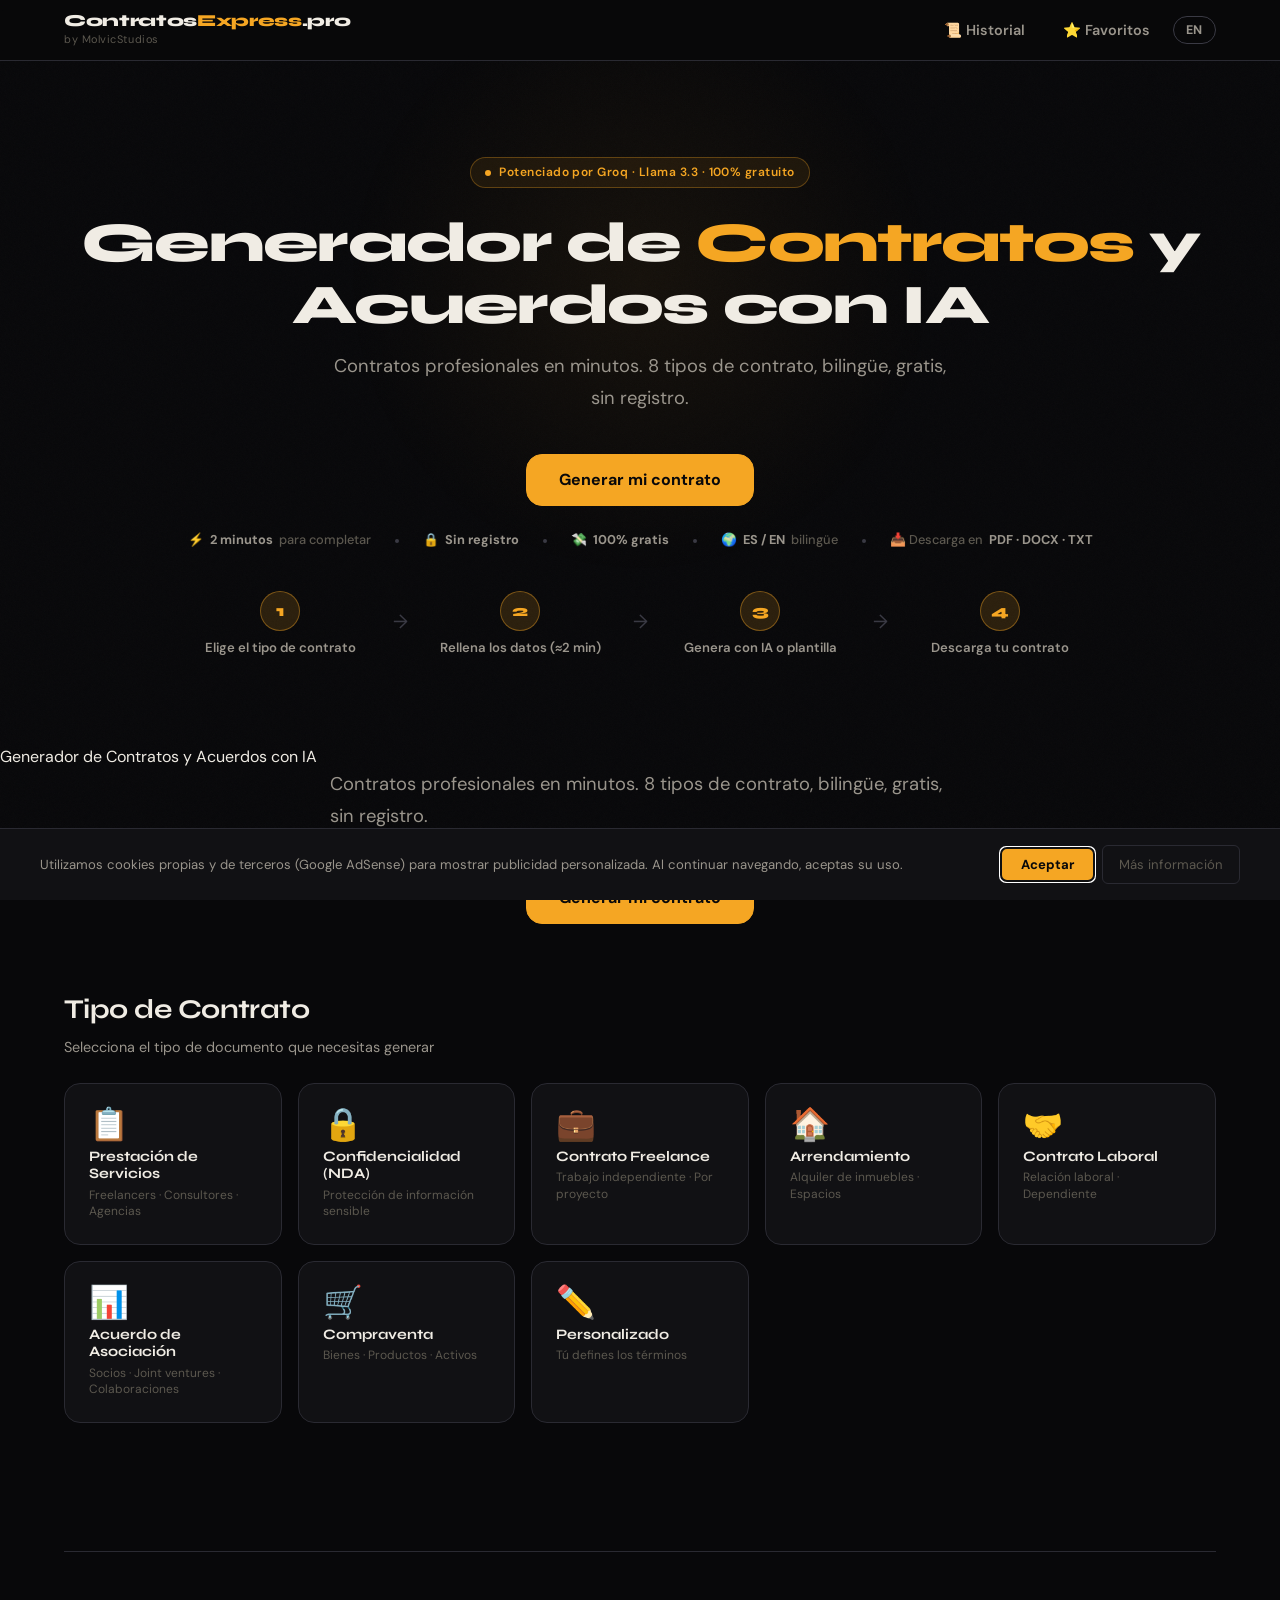
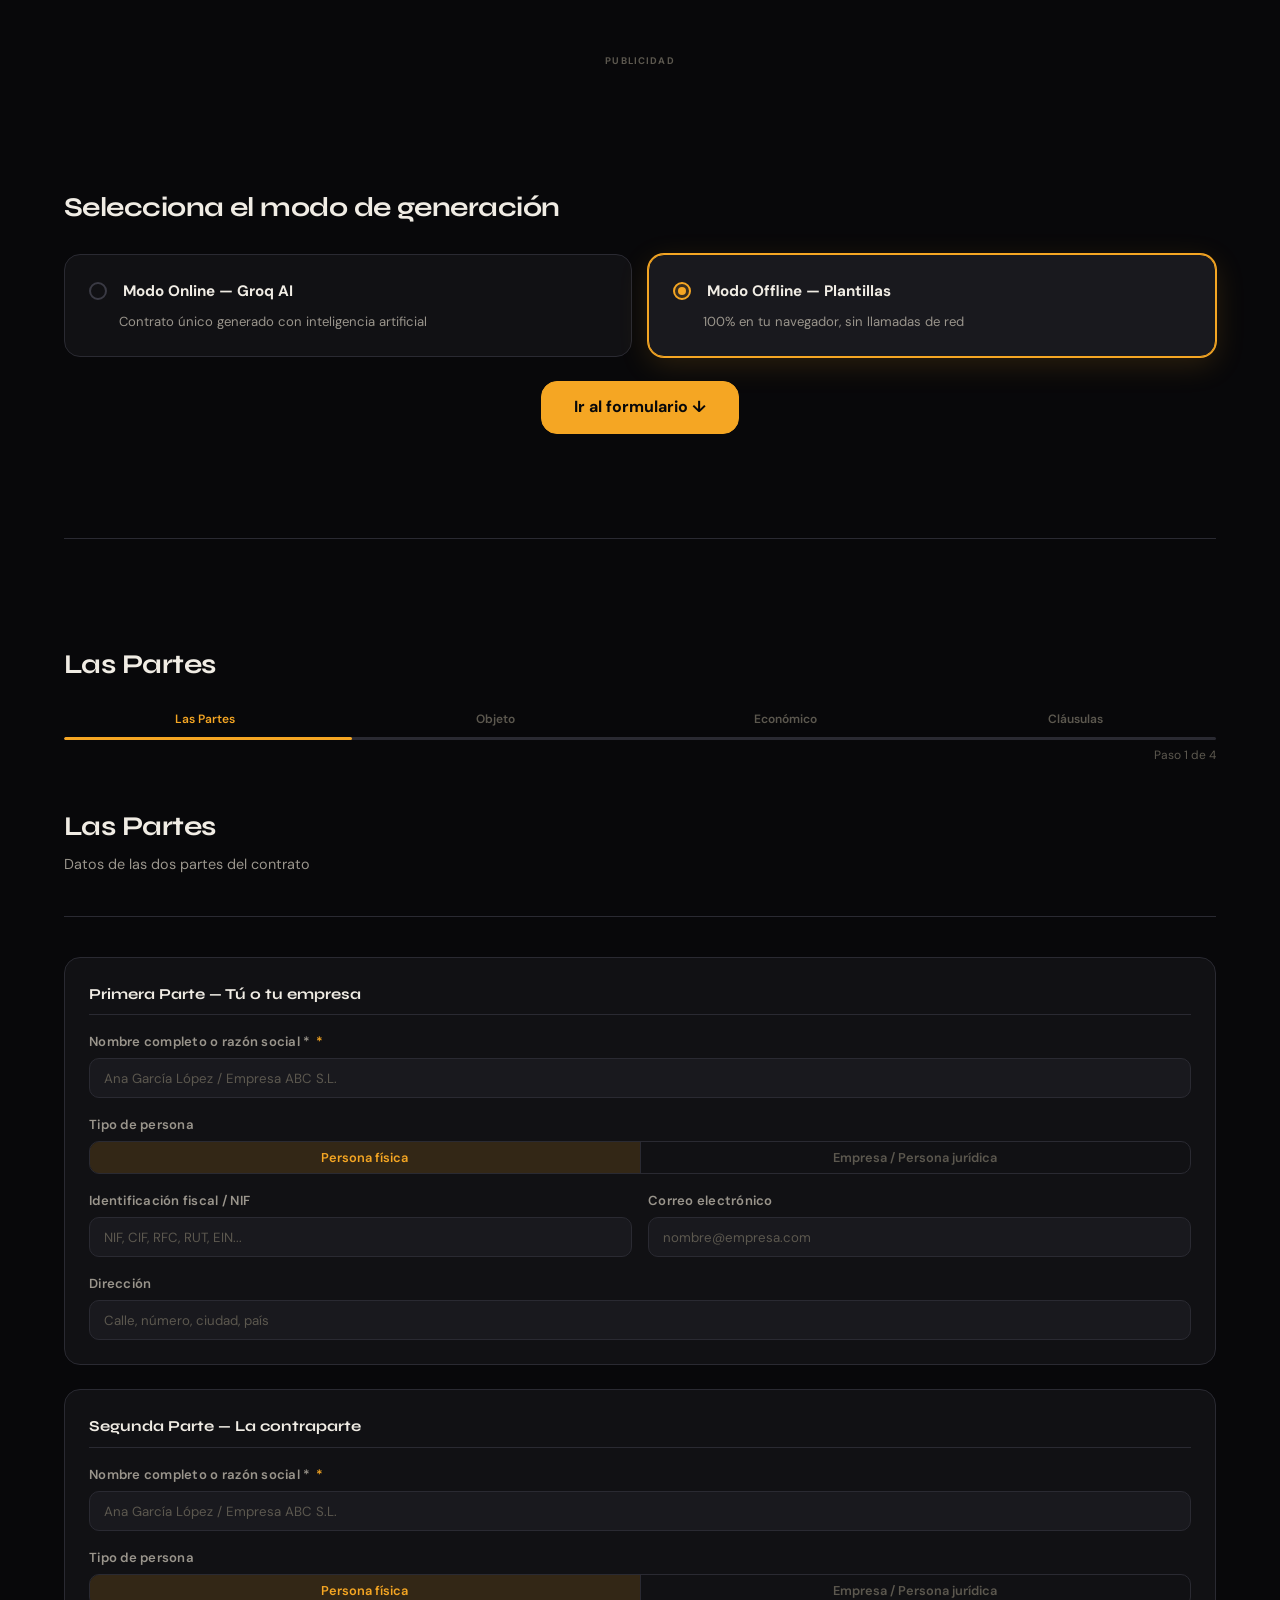
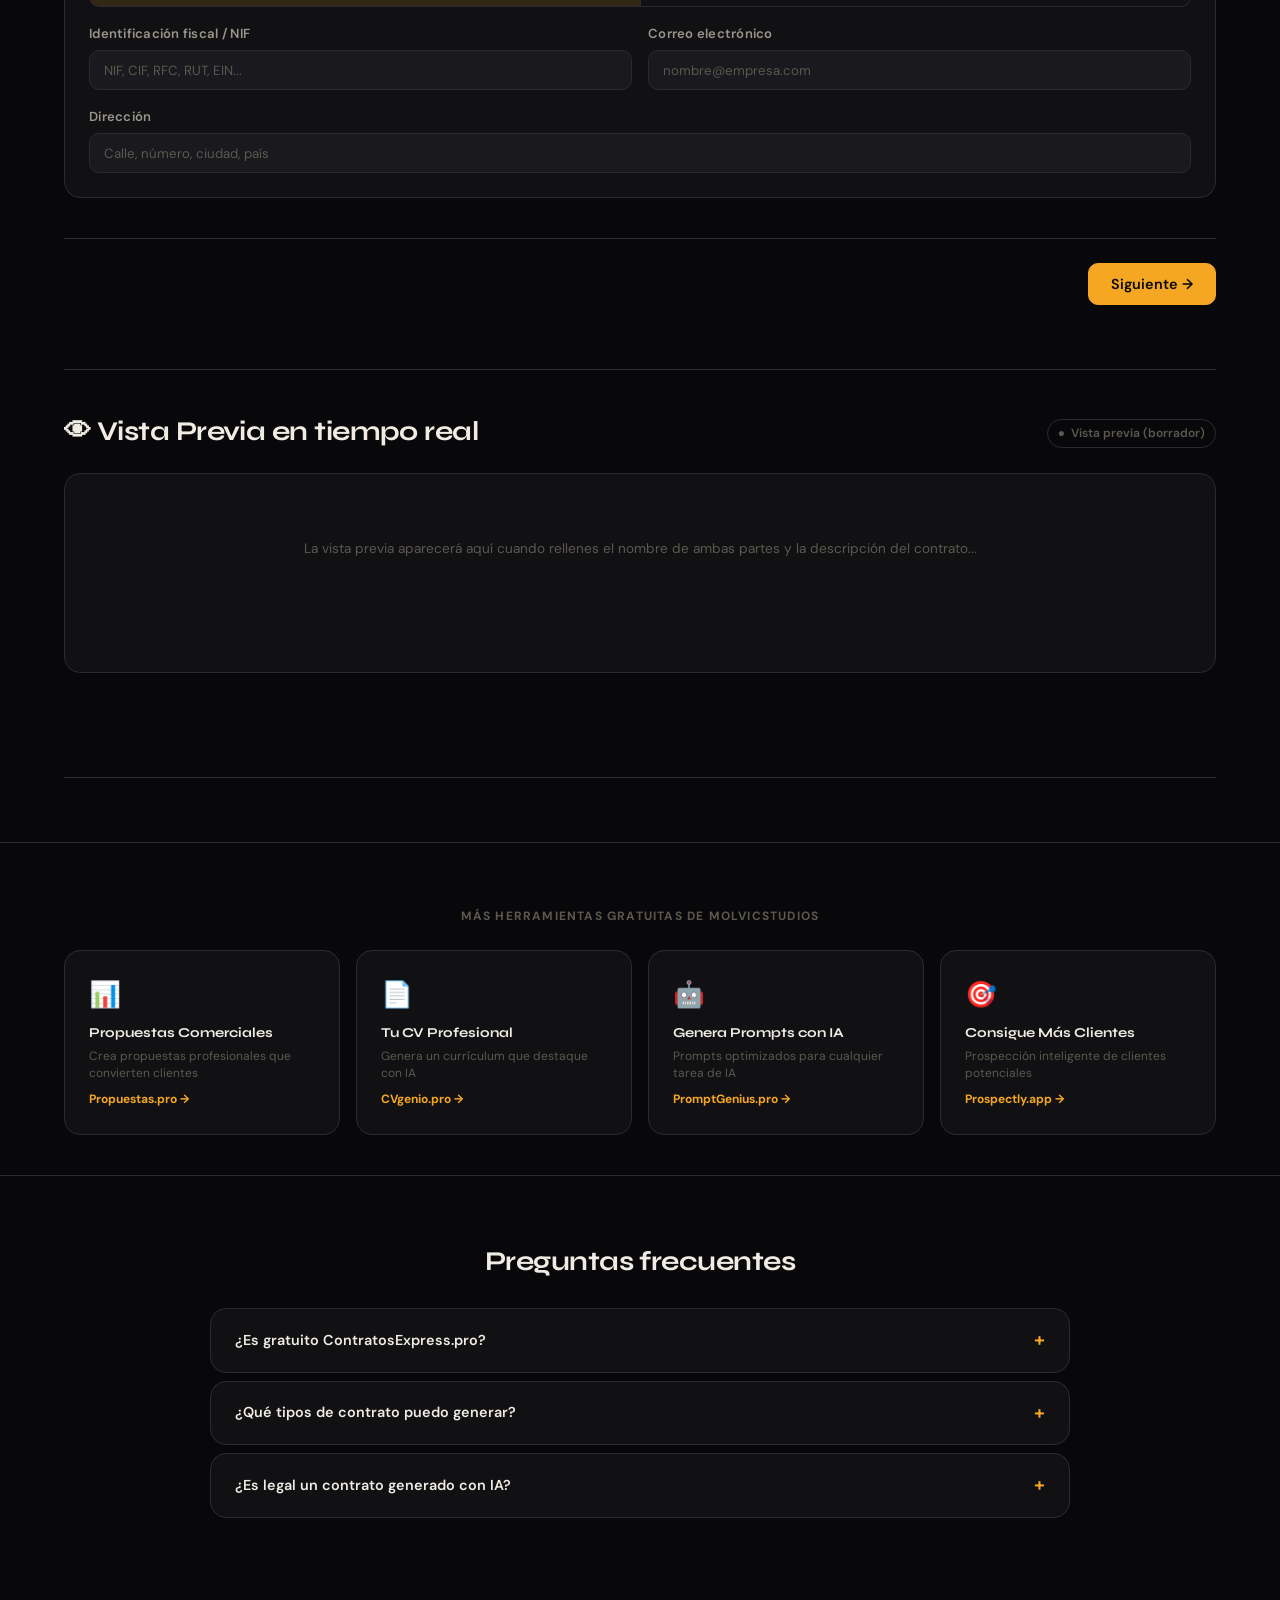
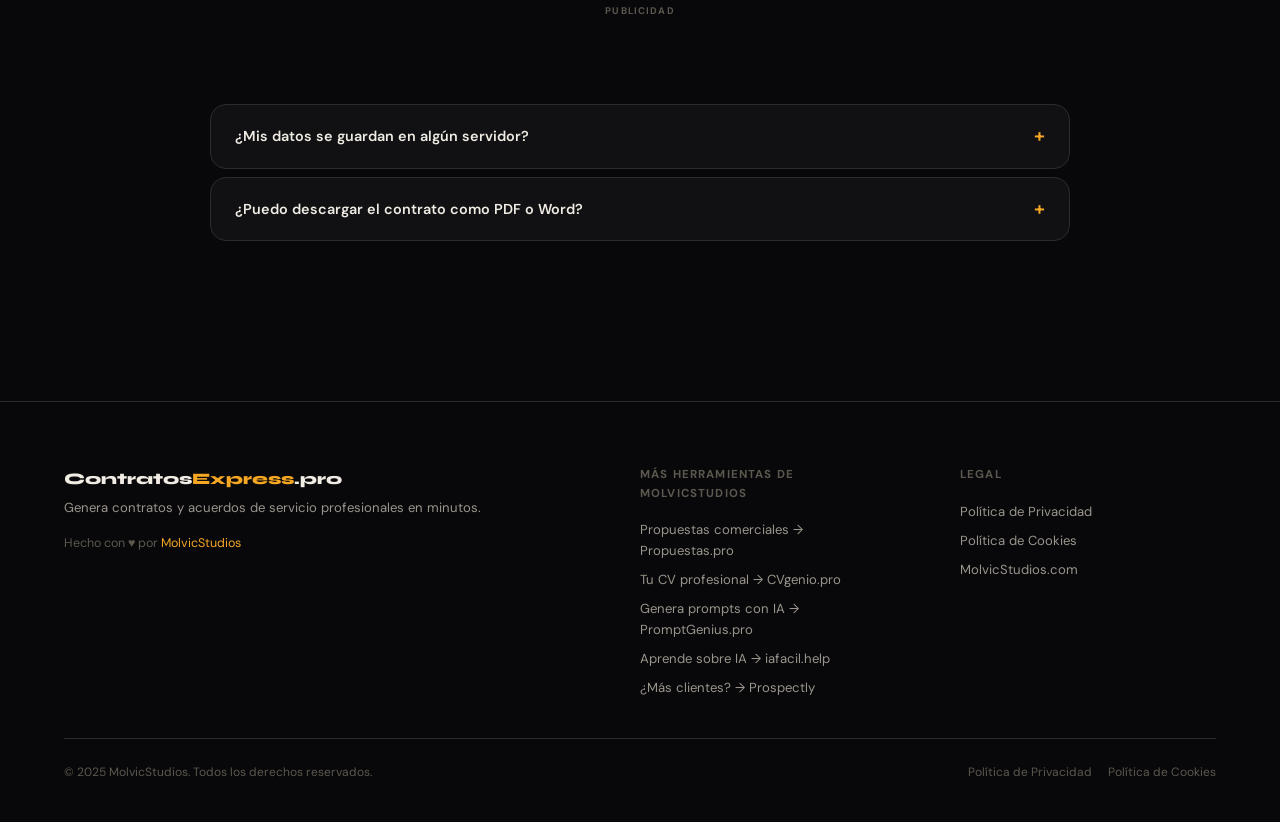
==== commit 80304f1a: "feat: Implement conditional loading of Google AdSense scripts based on cookie consent; add cookie ba" ====
--- a/index.html
+++ b/index.html
@@ -228,10 +228,11 @@
 
     <!-- ── AD SLOT: IN-CONTENT (entre tipos y modo) ──────────────────── -->
     <div class="ad-slot ad-slot-in-article" id="ad-slot-incontent" aria-hidden="true">
+      <div class="ad-label">Publicidad</div>
       <ins class="adsbygoogle"
            style="display:block"
            data-ad-client="ca-pub-1513893788851225"
-           data-ad-slot="auto"
+           data-ad-slot="7933598081"
            data-ad-format="auto"
            data-full-width-responsive="true"></ins>
     </div>
@@ -835,10 +836,11 @@
 <!-- ── AD SLOT POST-RESULTADO ──────────────────────────────────────────── -->
 <div class="ad-slot ad-slot-banner" id="ad-slot-postresult" aria-hidden="true" style="display:none">
   <div class="container">
+    <div class="ad-label">Publicidad</div>
     <ins class="adsbygoogle"
          style="display:block"
          data-ad-client="ca-pub-1513893788851225"
-         data-ad-slot="auto"
+         data-ad-slot="7933598081"
          data-ad-format="auto"
          data-full-width-responsive="true"></ins>
   </div>
@@ -897,12 +899,13 @@
 
       <!-- ── AD SLOT IN-FAQ ─────────────────────────────────────────────── -->
       <div class="ad-slot ad-slot-in-article" aria-hidden="true">
+        <div class="ad-label">Publicidad</div>
         <ins class="adsbygoogle"
              style="display:block; text-align:center;"
              data-ad-layout="in-article"
              data-ad-format="fluid"
              data-ad-client="ca-pub-1513893788851225"
-             data-ad-slot="auto"></ins>
+             data-ad-slot="7933598081"></ins>
       </div>
 
       <details class="faq-item">
@@ -954,7 +957,7 @@
     </div>
 
     <div class="footer-bottom">
-      <span class="footer-rights" data-t="footer.rights">© 2025 MolvicStudios. Todos los derechos reservados.</span>
+      <span class="footer-rights" data-t="footer.rights">© 2026 MolvicStudios. Todos los derechos reservados.</span>
       <div class="footer-legal-links">
         <a href="privacy.html" data-t="legal.privacyLink">Política de Privacidad</a>
         <a href="cookies.html" data-t="legal.cookiesLink">Política de Cookies</a>
@@ -1019,11 +1022,12 @@
 <div class="error-toast" id="error-toast" role="alert" aria-live="assertive"></div>
 
 <!-- ── STICKY FOOTER AD (móvil) ────────────────────────────────────────── -->
-<div class="ad-sticky-footer" id="ad-sticky-footer" aria-hidden="true">
+<div class="ad-sticky-footer" id="ad-sticky-footer" aria-hidden="true" style="position:relative;">
+  <div class="ad-label">Publicidad</div>
   <ins class="adsbygoogle"
        style="display:inline-block;width:320px;height:50px"
        data-ad-client="ca-pub-1513893788851225"
-       data-ad-slot="auto"></ins>
+       data-ad-slot="7933598081"></ins>
 </div>
 
 <script type="module" src="js/app.js"></script>
--- a/css/styles.css
+++ b/css/styles.css
@@ -1553,6 +1553,7 @@
 /* ── AD SLOTS (reserva de espacio anti-CLS) ────────────────────── */
 .ad-slot {
   display: flex;
+  flex-direction: column;
   align-items: center;
   justify-content: center;
   width: 100%;
@@ -1563,6 +1564,28 @@
 .ad-slot-rect     { min-height: 250px; }
 .ad-slot-mobile   { min-height: 60px; }
 .ad-slot-in-article { min-height: 90px; margin: var(--space-xl) 0; }
+
+/* Etiqueta legal "Publicidad" — cumplimiento AdSense + LSSI Art.20 */
+.ad-label {
+  display: block;
+  width: 100%;
+  font-size: 0.6rem;
+  font-weight: 700;
+  text-transform: uppercase;
+  letter-spacing: 0.12em;
+  color: var(--text-muted);
+  text-align: center;
+  padding: 2px 0 3px;
+  line-height: 1;
+  order: -1;
+}
+.ad-sticky-footer .ad-label {
+  position: absolute;
+  top: 2px;
+  left: 0;
+  right: 0;
+  font-size: 0.5rem;
+}
 
 /* Sticky footer ad — móvil solamente */
 .ad-sticky-footer {
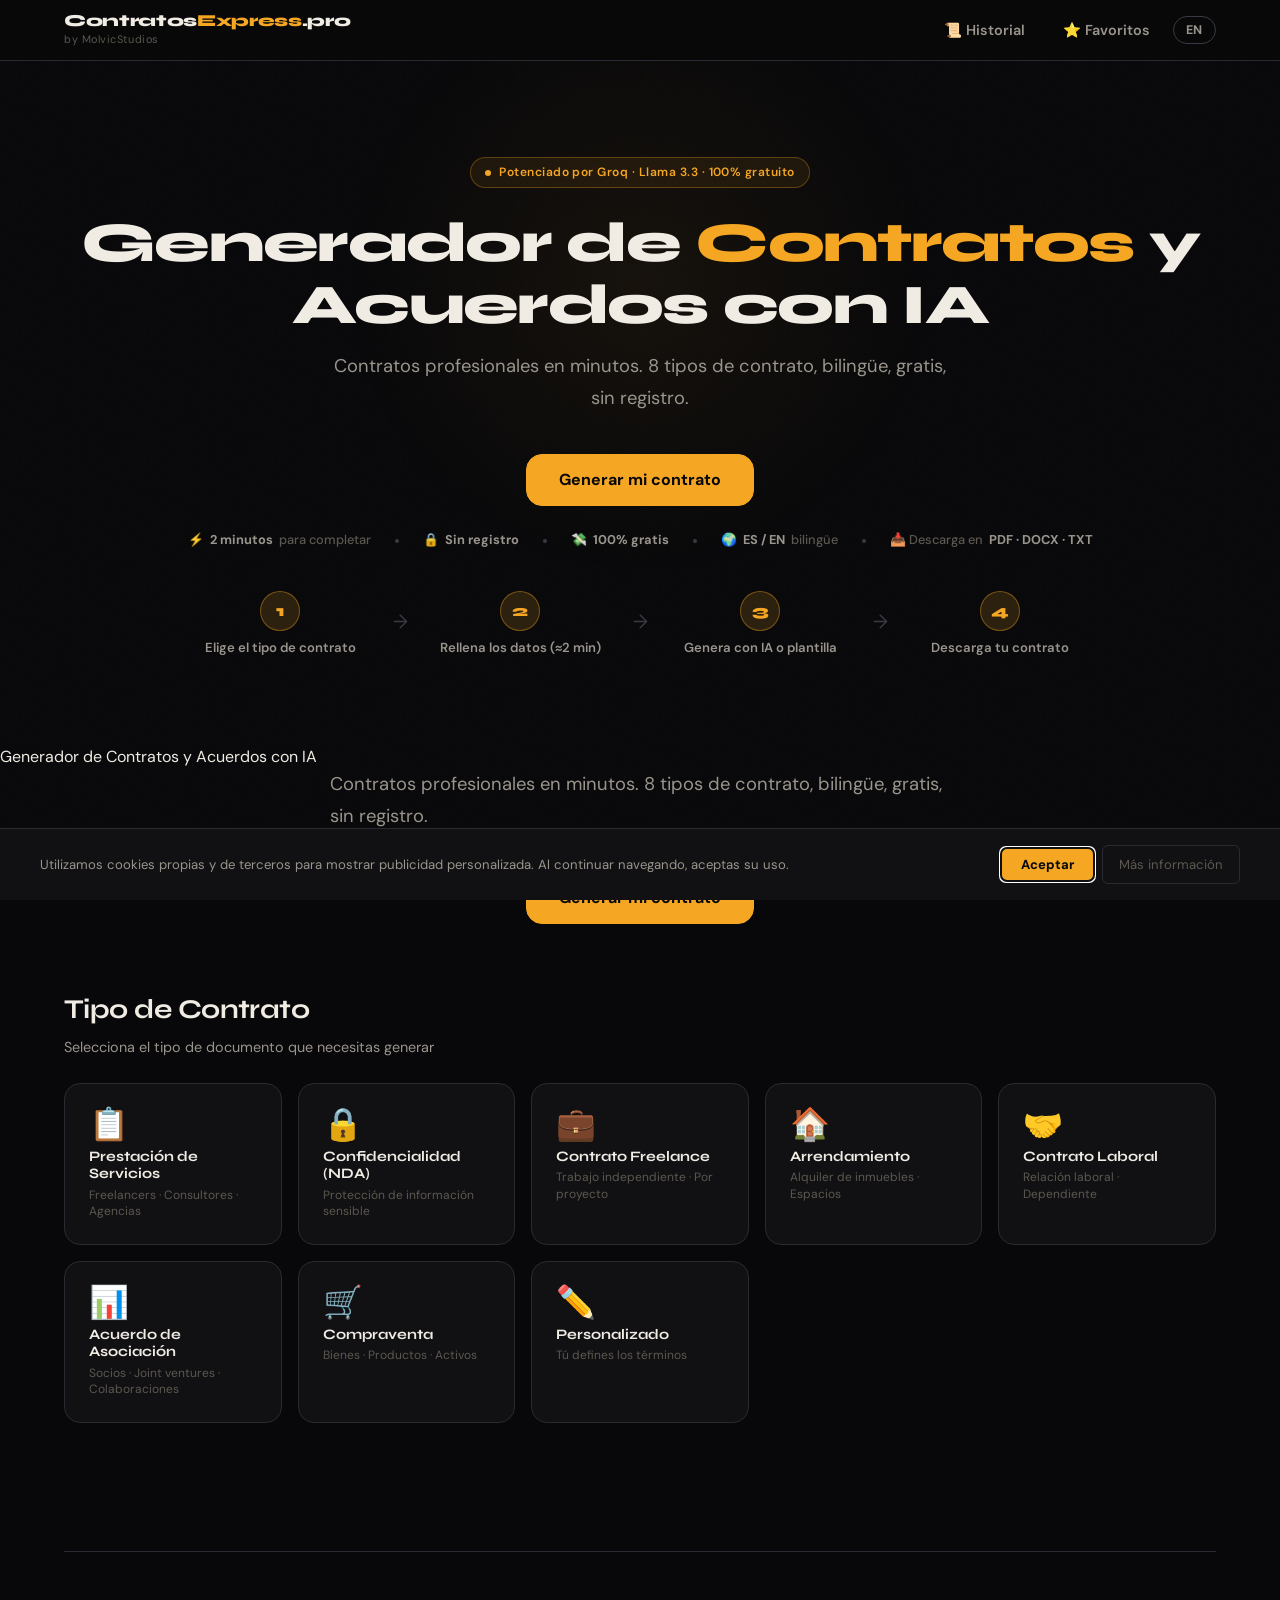
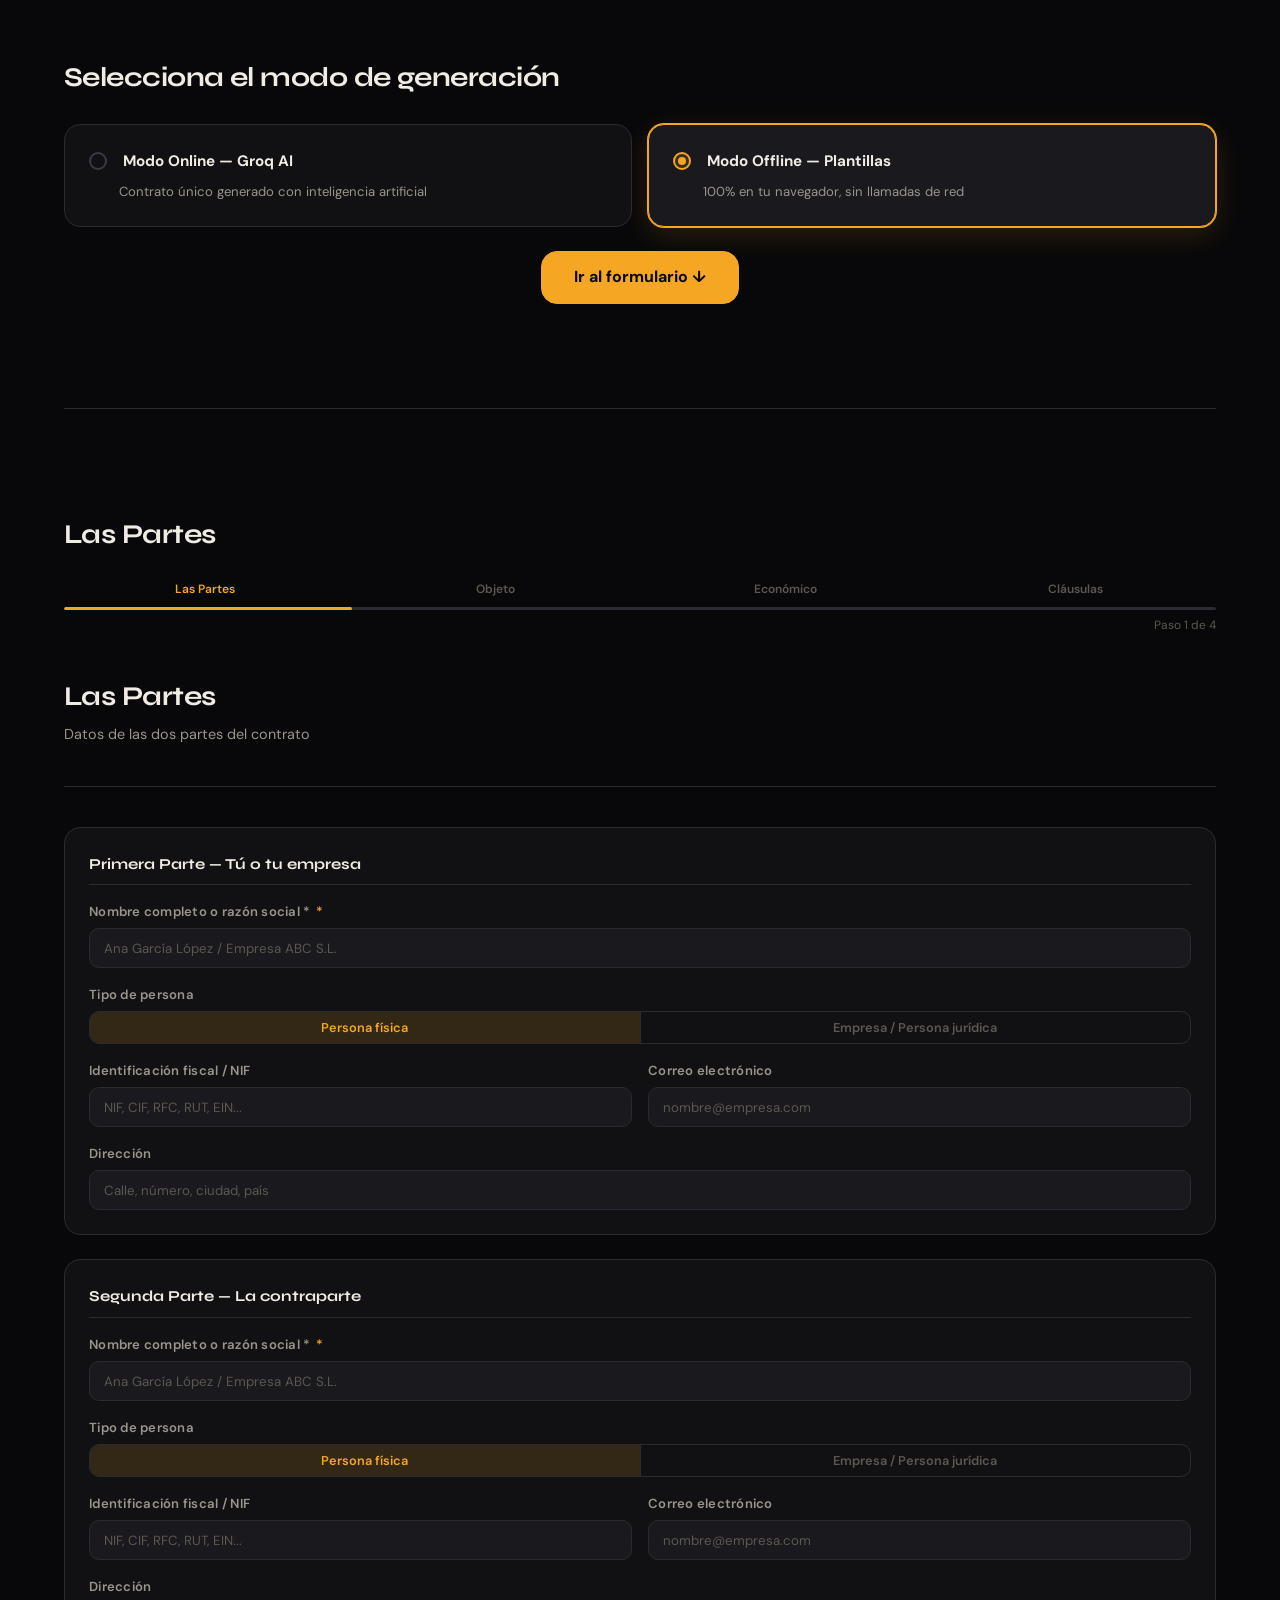
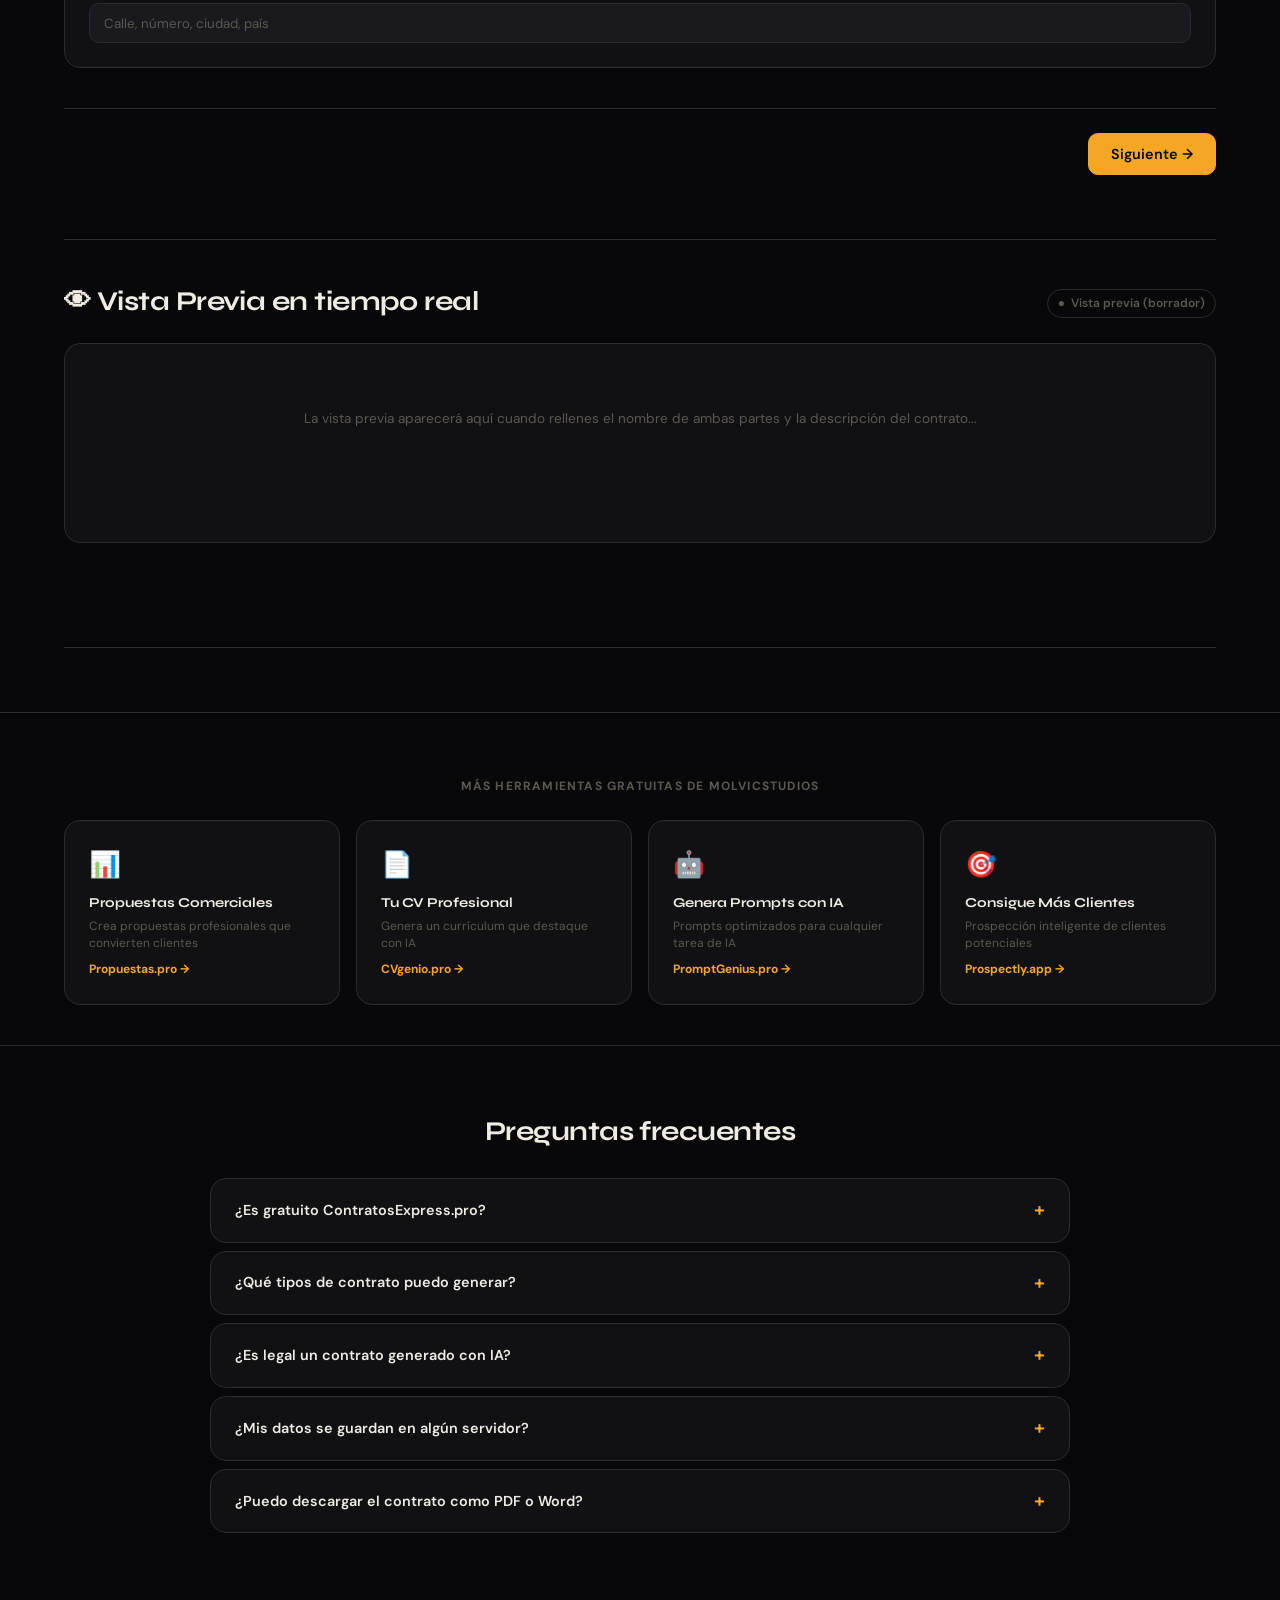
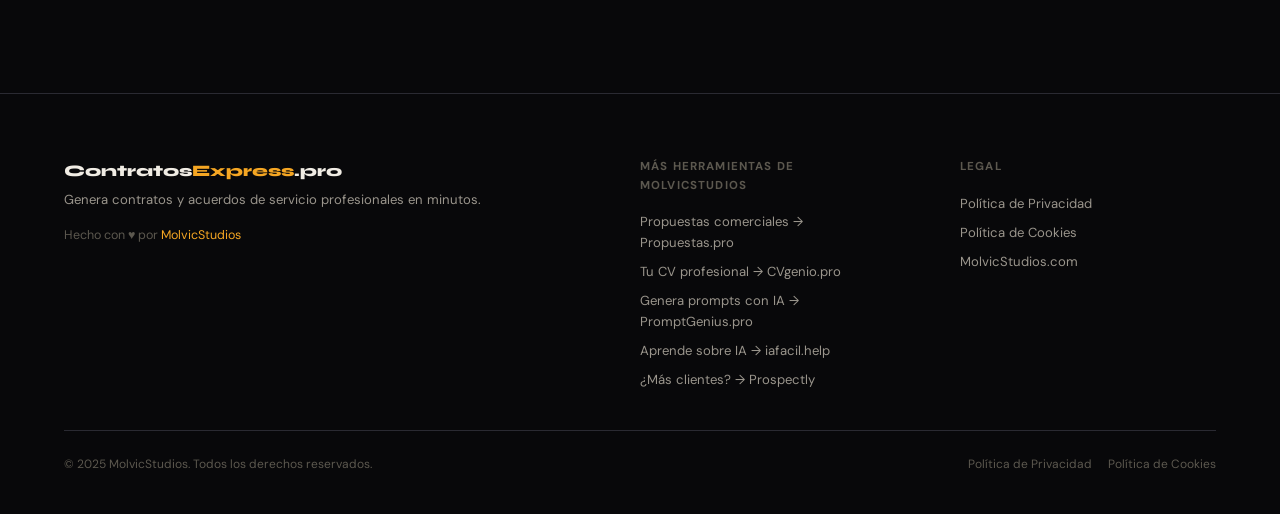
==== commit d8590122: "feat: replace Google AdSense with TheMoneyTizer (InMobi Choice CMP), add vercel.json - Remove all Ad" ====
--- a/index.html
+++ b/index.html
@@ -26,8 +26,6 @@
   <meta name="twitter:title" content="ContratosExpress.pro — Generador de Contratos con IA">
   <meta name="twitter:description" content="Contratos profesionales en minutos. Gratis, bilingüe, sin registro.">
   <meta name="twitter:image" content="https://contratosexpress.pro/og-image.png">
-
-  <meta name="google-adsense-account" content="ca-pub-1513893788851225">
   <meta name="theme-color" content="#08080a">
 
   <script type="application/ld+json">
@@ -76,9 +74,6 @@
   <link rel="modulepreload" href="js/app.js">
   <link rel="modulepreload" href="js/translations.js">
   <link rel="modulepreload" href="js/templates.js">
-
-  <!-- Google AdSense — se activa condicionalmente desde JS tras aceptar cookies -->
-  <script id="adsense-script" data-src="https://pagead2.googlesyndication.com/pagead/js/adsbygoogle.js?client=ca-pub-1513893788851225" data-crossorigin="anonymous"></script>
 
   <!-- Schema.org: FAQPage para rich snippets en Google -->
   <script type="application/ld+json">
@@ -119,6 +114,169 @@
     ]
   }
   </script>
+
+  <!-- InMobi Choice. Consent Manager Tag v3.0 (for TCF 2.3) -->
+  <script type="text/javascript" async=true>
+  (function() {
+    var host = "www.themoneytizer.com";
+    var element = document.createElement('script');
+    var firstScript = document.getElementsByTagName('script')[0];
+    var url = 'https://cmp.inmobi.com'
+      .concat('/choice/', '6Fv0cGNfc_bw8', '/', host, '/choice.js?tag_version=V3');
+    var uspTries = 0;
+    var uspTriesLimit = 3;
+    element.async = true;
+    element.type = 'text/javascript';
+    element.src = url;
+
+    firstScript.parentNode.insertBefore(element, firstScript);
+
+    function makeStub() {
+      var TCF_LOCATOR_NAME = '__tcfapiLocator';
+      var queue = [];
+      var win = window;
+      var cmpFrame;
+
+      function addFrame() {
+        var doc = win.document;
+        var otherCMP = !!(win.frames[TCF_LOCATOR_NAME]);
+
+        if (!otherCMP) {
+          if (doc.body) {
+            var iframe = doc.createElement('iframe');
+
+            iframe.style.cssText = 'display:none';
+            iframe.name = TCF_LOCATOR_NAME;
+            doc.body.appendChild(iframe);
+          } else {
+            setTimeout(addFrame, 5);
+          }
+        }
+        return !otherCMP;
+      }
+
+      function tcfAPIHandler() {
+        var gdprApplies;
+        var args = arguments;
+
+        if (!args.length) {
+          return queue;
+        } else if (args[0] === 'setGdprApplies') {
+          if (
+            args.length > 3 &&
+            args[2] === 2 &&
+            typeof args[3] === 'boolean'
+          ) {
+            gdprApplies = args[3];
+            if (typeof args[2] === 'function') {
+              args[2]('set', true);
+            }
+          }
+        } else if (args[0] === 'ping') {
+          var retr = {
+            gdprApplies: gdprApplies,
+            cmpLoaded: false,
+            cmpStatus: 'stub'
+          };
+
+          if (typeof args[2] === 'function') {
+            args[2](retr);
+          }
+        } else {
+          if(args[0] === 'init' && typeof args[3] === 'object') {
+            args[3] = Object.assign(args[3], { tag_version: 'V3' });
+          }
+          queue.push(args);
+        }
+      }
+
+      function postMessageEventHandler(event) {
+        var msgIsString = typeof event.data === 'string';
+        var json = {};
+
+        try {
+          if (msgIsString) {
+            json = JSON.parse(event.data);
+          } else {
+            json = event.data;
+          }
+        } catch (ignore) {}
+
+        var payload = json.__tcfapiCall;
+
+        if (payload) {
+          window.__tcfapi(
+            payload.command,
+            payload.version,
+            function(retValue, success) {
+              var returnMsg = {
+                __tcfapiReturn: {
+                  returnValue: retValue,
+                  success: success,
+                  callId: payload.callId
+                }
+              };
+              if (msgIsString) {
+                returnMsg = JSON.stringify(returnMsg);
+              }
+              if (event && event.source && event.source.postMessage) {
+                event.source.postMessage(returnMsg, '*');
+              }
+            },
+            payload.parameter
+          );
+        }
+      }
+
+      while (win) {
+        try {
+          if (win.frames[TCF_LOCATOR_NAME]) {
+            cmpFrame = win;
+            break;
+          }
+        } catch (ignore) {}
+
+        if (win === window.top) {
+          break;
+        }
+        win = win.parent;
+      }
+      if (!cmpFrame) {
+        addFrame();
+        win.__tcfapi = tcfAPIHandler;
+        win.addEventListener('message', postMessageEventHandler, false);
+      }
+    };
+
+    makeStub();
+
+    var uspStubFunction = function() {
+      var arg = arguments;
+      if (typeof window.__uspapi !== uspStubFunction) {
+        setTimeout(function() {
+          if (typeof window.__uspapi !== 'undefined') {
+            window.__uspapi.apply(window.__uspapi, arg);
+          }
+        }, 500);
+      }
+    };
+
+    var checkIfUspIsReady = function() {
+      uspTries++;
+      if (window.__uspapi === uspStubFunction && uspTries < uspTriesLimit) {
+        console.warn('USP is not accessible');
+      } else {
+        clearInterval(uspInterval);
+      }
+    };
+
+    if (typeof window.__uspapi === 'undefined') {
+      window.__uspapi = uspStubFunction;
+      var uspInterval = setInterval(checkIfUspIsReady, 6000);
+    }
+  })();
+  </script>
+  <!-- End InMobi Choice. Consent Manager Tag v3.0 (for TCF 2.3) -->
 </head>
 <body>
 
@@ -226,17 +384,6 @@
 
     <hr class="divider">
 
-    <!-- ── AD SLOT: IN-CONTENT (entre tipos y modo) ──────────────────── -->
-    <div class="ad-slot ad-slot-in-article" id="ad-slot-incontent" aria-hidden="true">
-      <div class="ad-label">Publicidad</div>
-      <ins class="adsbygoogle"
-           style="display:block"
-           data-ad-client="ca-pub-1513893788851225"
-           data-ad-slot="7933598081"
-           data-ad-format="auto"
-           data-full-width-responsive="true"></ins>
-    </div>
-
     <!-- ── MODE SELECTOR ─────────────────────────────────────────────── -->
     <section id="mode-section" aria-labelledby="mode-title">
       <h2 class="section-title" id="mode-title" data-t="mode.title">Selecciona el modo de generación</h2>
@@ -832,19 +979,6 @@
 
   </div><!-- /container -->
 </main>
-
-<!-- ── AD SLOT POST-RESULTADO ──────────────────────────────────────────── -->
-<div class="ad-slot ad-slot-banner" id="ad-slot-postresult" aria-hidden="true" style="display:none">
-  <div class="container">
-    <div class="ad-label">Publicidad</div>
-    <ins class="adsbygoogle"
-         style="display:block"
-         data-ad-client="ca-pub-1513893788851225"
-         data-ad-slot="7933598081"
-         data-ad-format="auto"
-         data-full-width-responsive="true"></ins>
-  </div>
-</div>
 
 <!-- ── CROSS-SELL ─────────────────────────────────────────────────────── -->
 <section class="crosssell-section" id="crosssell-section" aria-label="Más herramientas">
@@ -897,17 +1031,6 @@
         <div class="faq-item-body" data-t="faq.a3">Los contratos son plantillas orientativas. Para que sean vinculantes en tu jurisdicción, te recomendamos revisarlos con un abogado colegiado.</div>
       </details>
 
-      <!-- ── AD SLOT IN-FAQ ─────────────────────────────────────────────── -->
-      <div class="ad-slot ad-slot-in-article" aria-hidden="true">
-        <div class="ad-label">Publicidad</div>
-        <ins class="adsbygoogle"
-             style="display:block; text-align:center;"
-             data-ad-layout="in-article"
-             data-ad-format="fluid"
-             data-ad-client="ca-pub-1513893788851225"
-             data-ad-slot="7933598081"></ins>
-      </div>
-
       <details class="faq-item">
         <summary data-t="faq.q4">¿Mis datos se guardan en algún servidor?</summary>
         <div class="faq-item-body" data-t="faq.a4">No. En modo offline todo ocurre en tu navegador. En modo online los datos van directamente a la API de Groq. El historial se guarda solo en tu dispositivo.</div>
@@ -970,7 +1093,7 @@
 <div class="cookie-banner" id="cookie-banner" role="dialog" aria-label="Aviso de cookies">
   <div class="cookie-banner-content">
     <p id="cookie-banner-text" data-t="cookies.text">
-      Utilizamos cookies propias y de terceros (Google AdSense) para mostrar publicidad personalizada. Al continuar navegando, aceptas su uso.
+      Utilizamos cookies propias y de terceros para mostrar publicidad personalizada. Al continuar navegando, aceptas su uso.
     </p>
     <div class="cookie-actions">
       <button class="btn-cookie-accept" id="btn-cookie-accept" type="button" data-t="cookies.accept">Aceptar</button>
@@ -1021,15 +1144,6 @@
 <!-- Toast -->
 <div class="error-toast" id="error-toast" role="alert" aria-live="assertive"></div>
 
-<!-- ── STICKY FOOTER AD (móvil) ────────────────────────────────────────── -->
-<div class="ad-sticky-footer" id="ad-sticky-footer" aria-hidden="true" style="position:relative;">
-  <div class="ad-label">Publicidad</div>
-  <ins class="adsbygoogle"
-       style="display:inline-block;width:320px;height:50px"
-       data-ad-client="ca-pub-1513893788851225"
-       data-ad-slot="7933598081"></ins>
-</div>
-
 <script type="module" src="js/app.js"></script>
 </body>
 </html>
--- a/css/styles.css
+++ b/css/styles.css
@@ -1550,63 +1550,6 @@
   .hero-title { font-size: 4rem; }
 }
 
-/* ── AD SLOTS (reserva de espacio anti-CLS) ────────────────────── */
-.ad-slot {
-  display: flex;
-  flex-direction: column;
-  align-items: center;
-  justify-content: center;
-  width: 100%;
-  overflow: hidden;
-  background: transparent;
-}
-.ad-slot-banner   { min-height: 90px; }
-.ad-slot-rect     { min-height: 250px; }
-.ad-slot-mobile   { min-height: 60px; }
-.ad-slot-in-article { min-height: 90px; margin: var(--space-xl) 0; }
-
-/* Etiqueta legal "Publicidad" — cumplimiento AdSense + LSSI Art.20 */
-.ad-label {
-  display: block;
-  width: 100%;
-  font-size: 0.6rem;
-  font-weight: 700;
-  text-transform: uppercase;
-  letter-spacing: 0.12em;
-  color: var(--text-muted);
-  text-align: center;
-  padding: 2px 0 3px;
-  line-height: 1;
-  order: -1;
-}
-.ad-sticky-footer .ad-label {
-  position: absolute;
-  top: 2px;
-  left: 0;
-  right: 0;
-  font-size: 0.5rem;
-}
-
-/* Sticky footer ad — móvil solamente */
-.ad-sticky-footer {
-  display: none;
-  position: fixed;
-  bottom: 0;
-  left: 0;
-  right: 0;
-  z-index: 180;
-  background: var(--bg-surface);
-  border-top: 1px solid var(--border);
-  padding: 4px 0;
-  text-align: center;
-  min-height: 60px;
-}
-@media (max-width: 768px) {
-  .ad-sticky-footer { display: flex; align-items: center; justify-content: center; }
-  /* Cuando hay sticky ad, empujamos el cookie banner hacia arriba */
-  .cookie-banner { bottom: 60px; }
-}
-
 /* ── TRUST SIGNALS (hero) ──────────────────────────────────────── */
 .trust-signals {
   display: flex;
